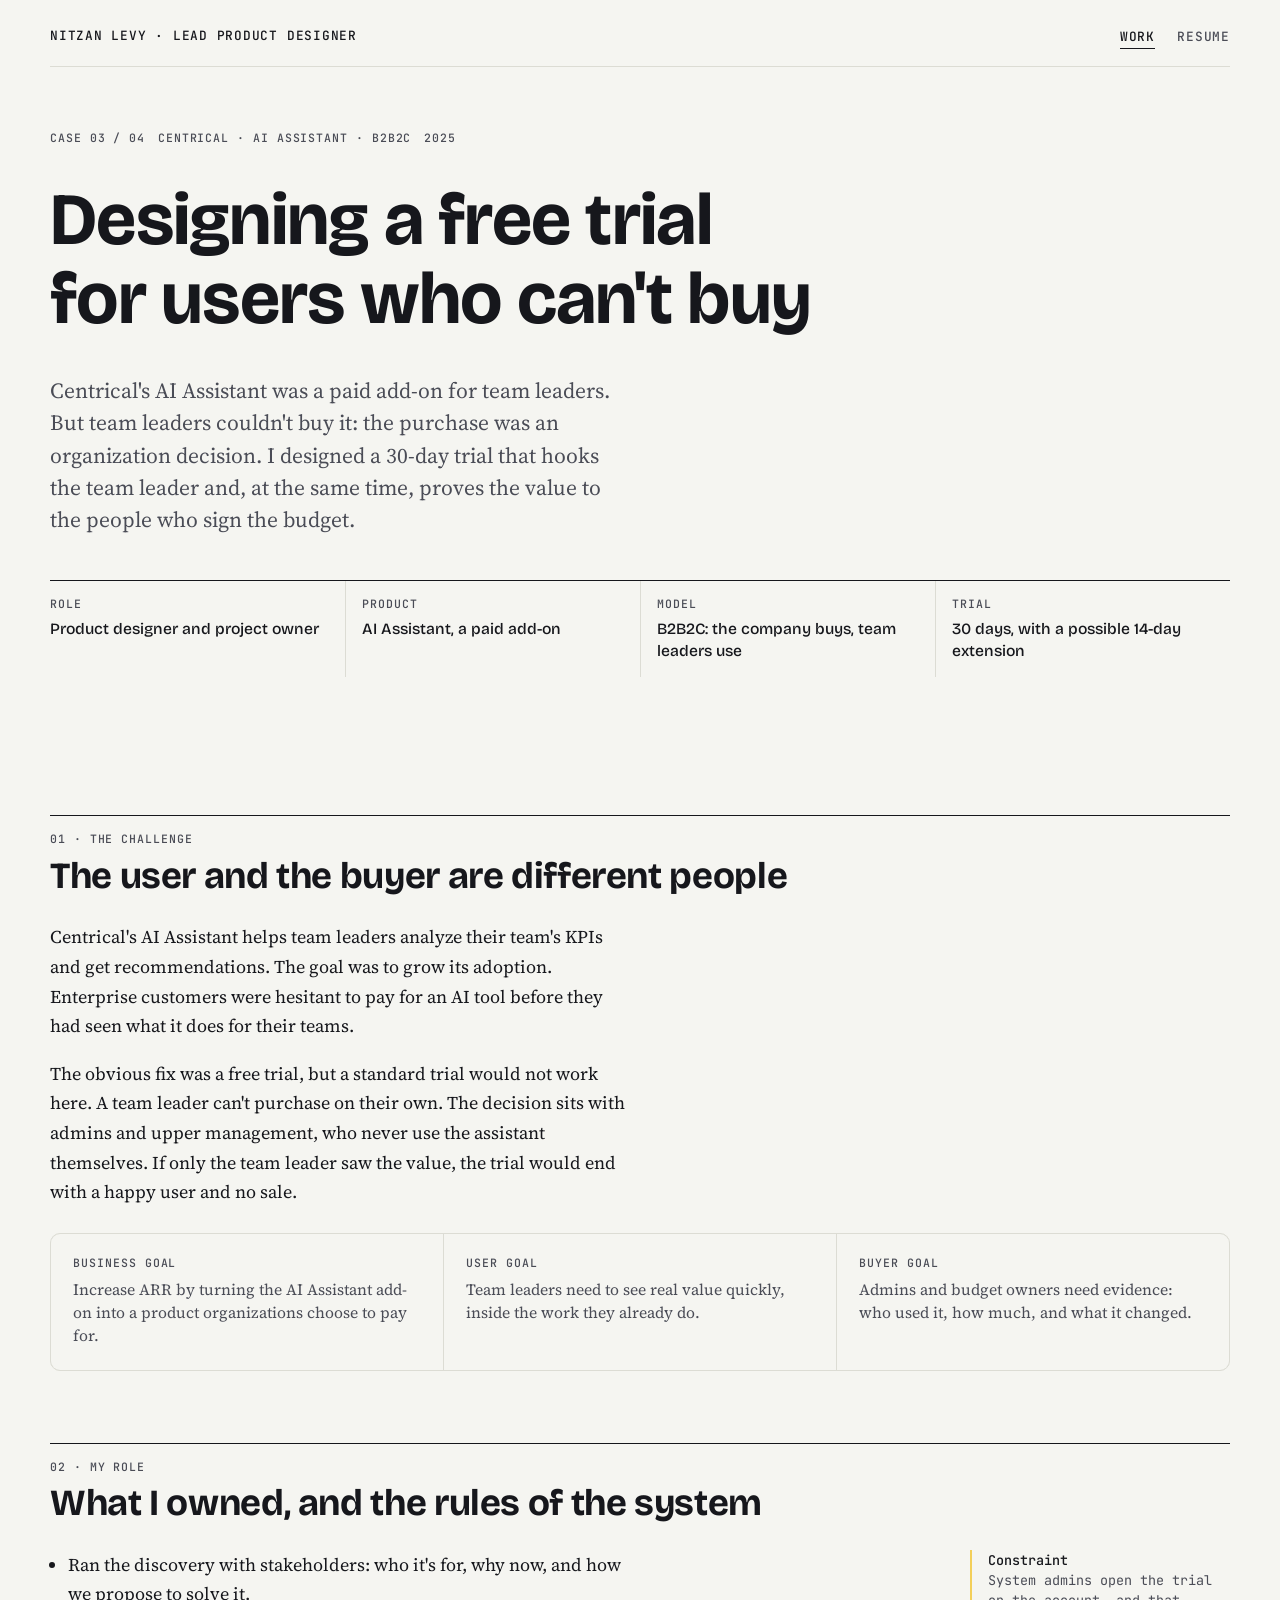
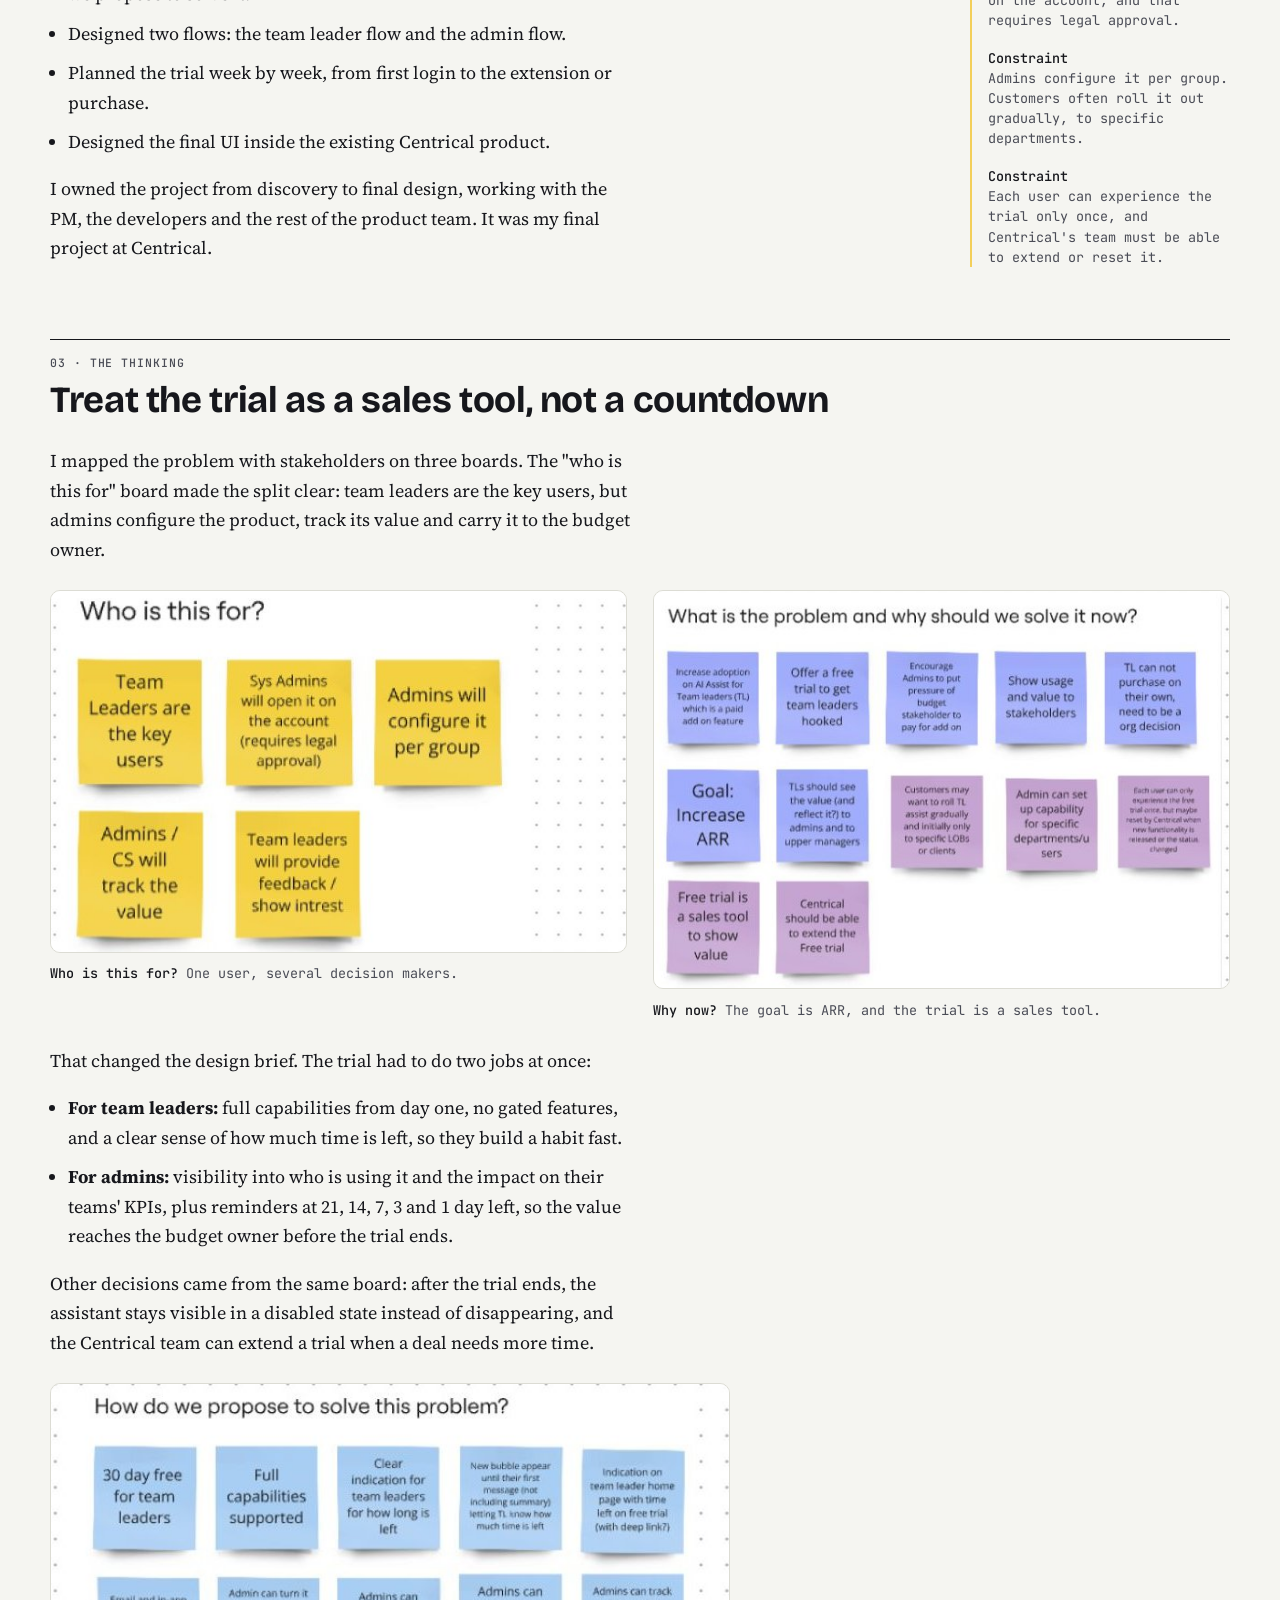
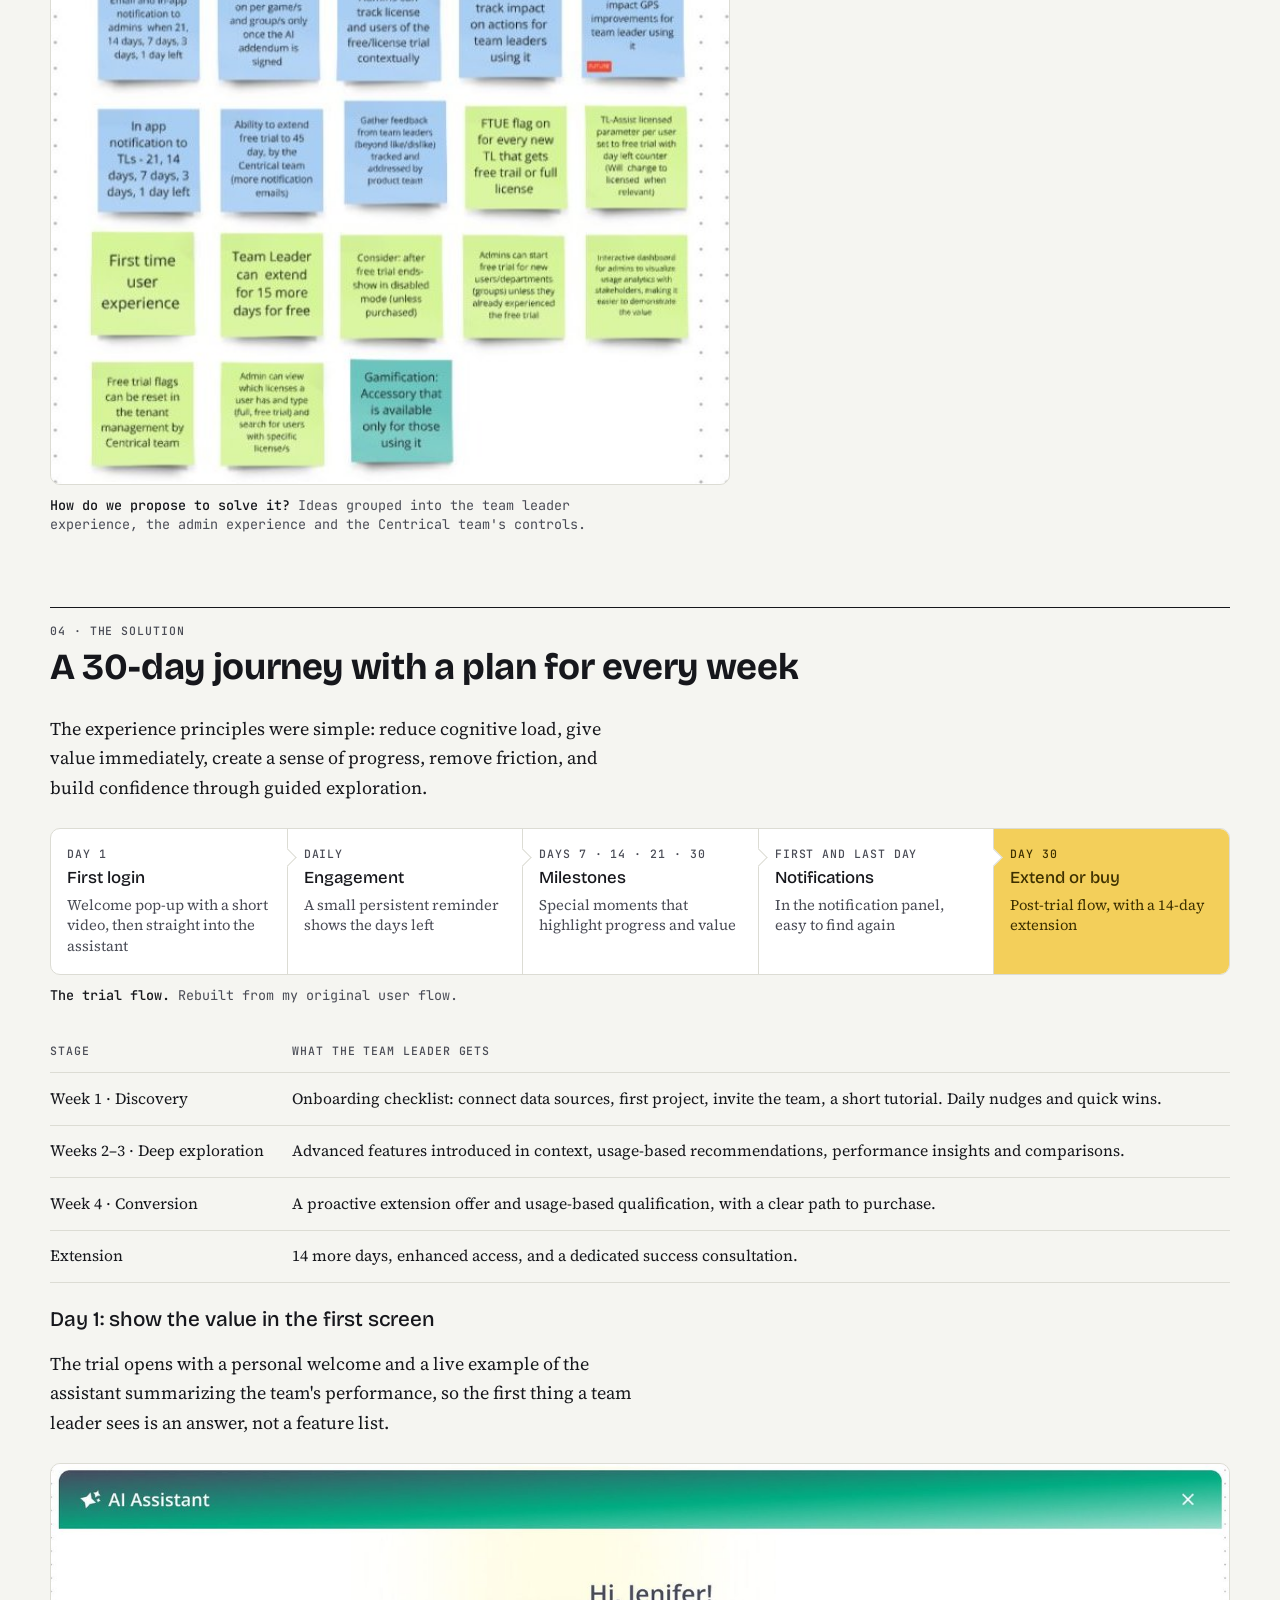
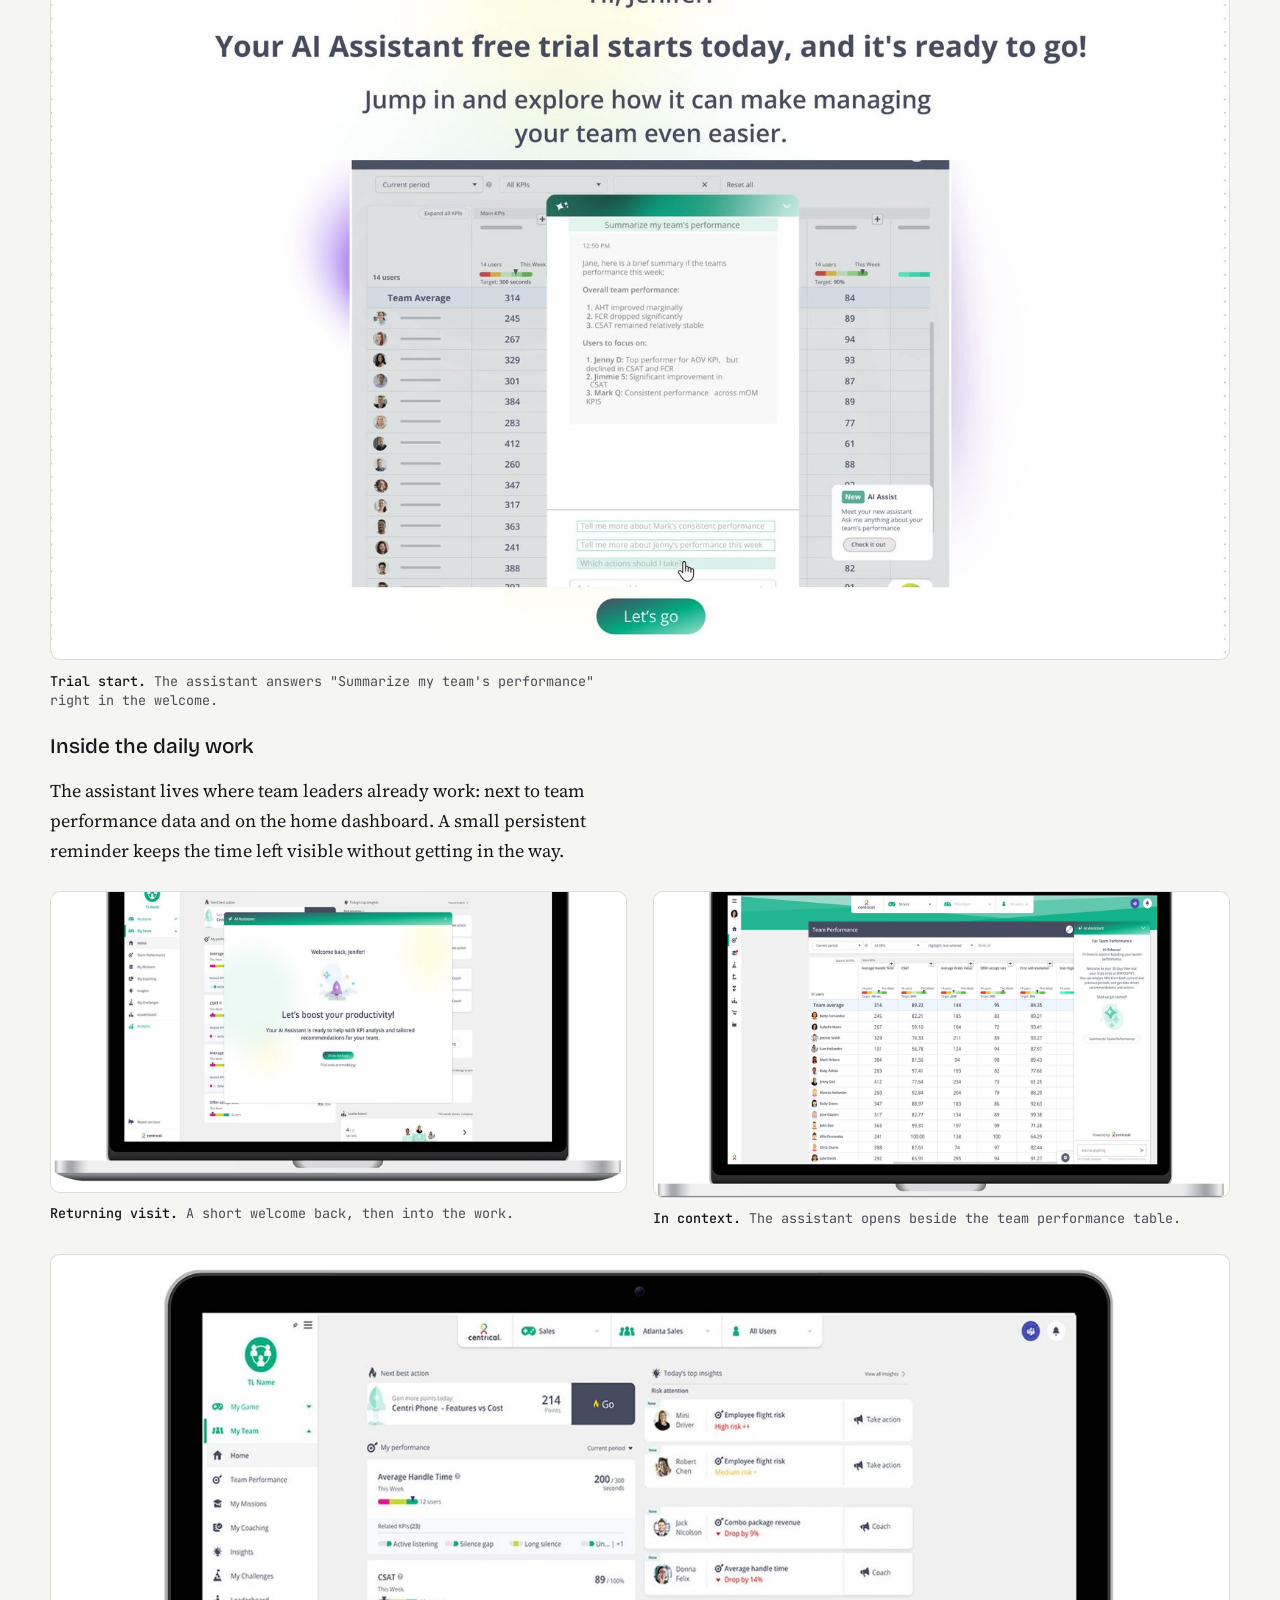
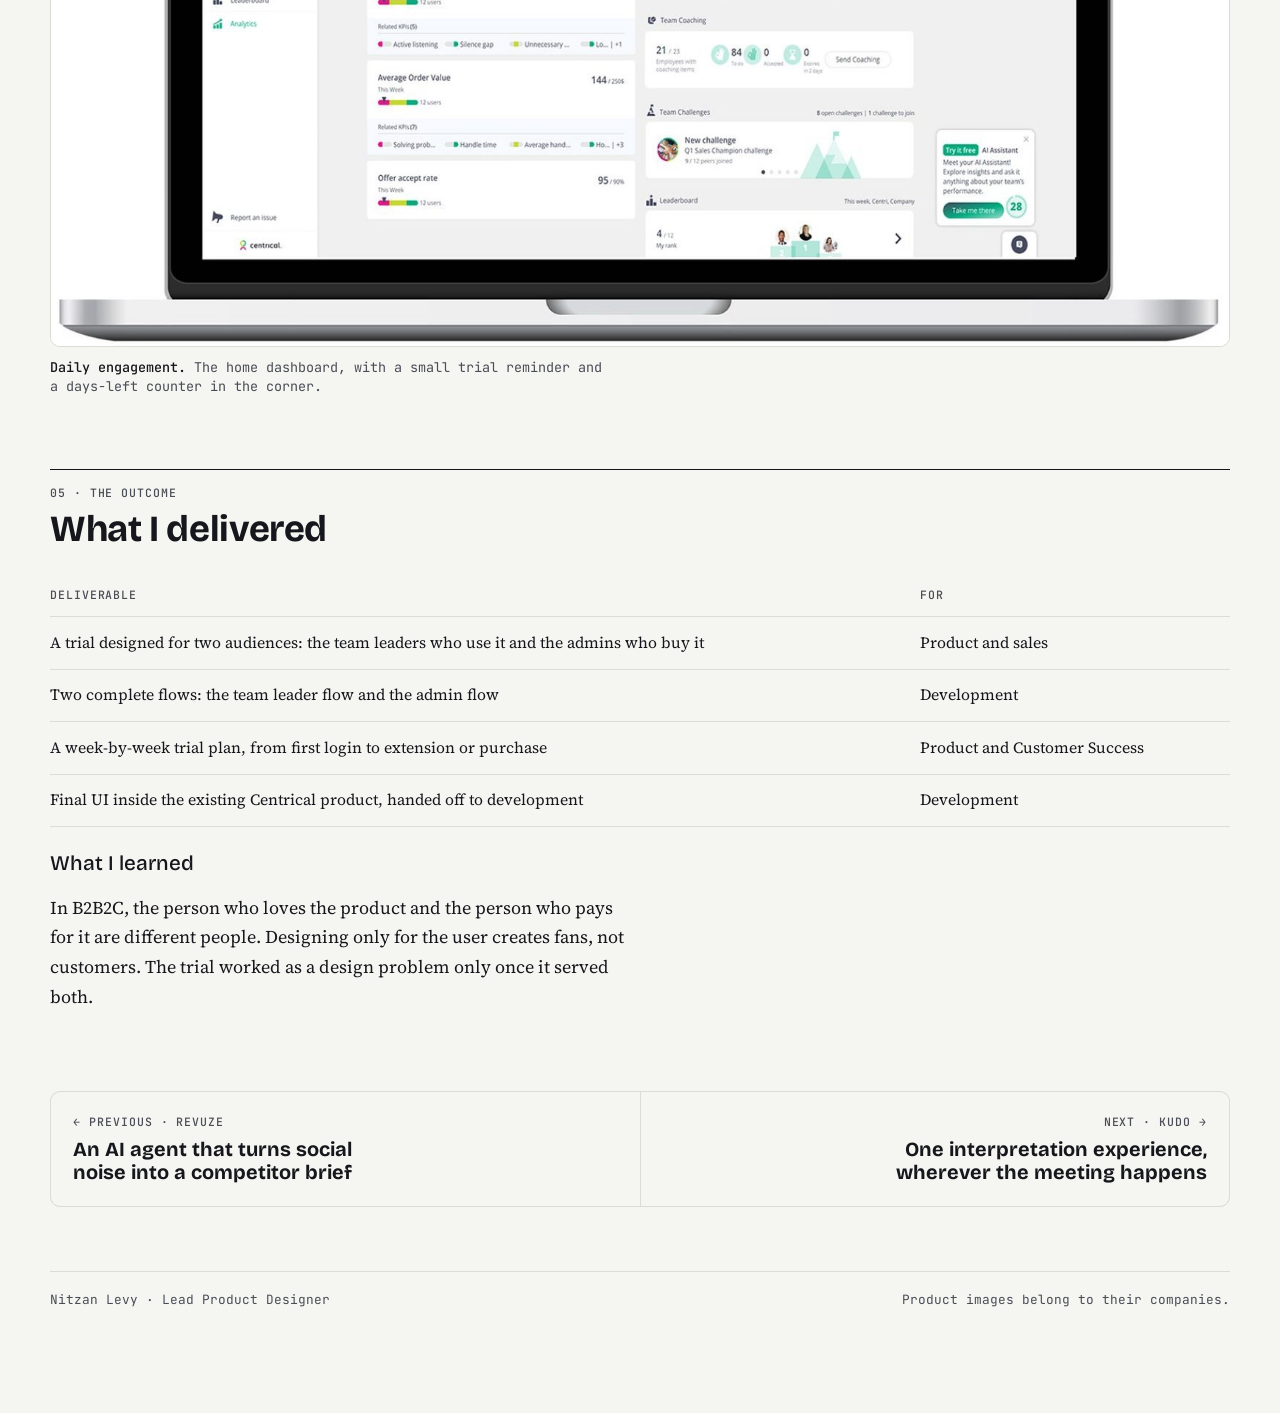
==== ai-assistant-trial.html @ aff9853d "Portfolio site: home, four case studies, resume Co-Authored-By: Claude Opus 5.5 <noreply@anthropic.c" ====
<!doctype html><html lang="en"><head><meta charset="utf-8"><meta name="viewport" content="width=device-width,initial-scale=1,viewport-fit=cover">
<title>AI Assistant trial · Nitzan Levy</title>
<meta name="description" content="A 30-day trial for an AI add-on, designed for two audiences: the team leaders who use it, and the admins who decide whether to pay for it.">
<link rel="preconnect" href="https://fonts.googleapis.com">
<link rel="preconnect" href="https://fonts.gstatic.com" crossorigin>
<link href="https://fonts.googleapis.com/css2?family=Bricolage+Grotesque:opsz,wght@12..96,500;12..96,700&family=Source+Serif+4:ital,opsz,wght@0,8..60,400;0,8..60,600;1,8..60,400&family=JetBrains+Mono:wght@400;500&display=swap" rel="stylesheet">
<link rel="stylesheet" href="site.css">
<script src="site.js" defer></script>
</head><body>
<div class="wrap">
  <nav class="nav" aria-label="Main"><a class="home" href="index.html">Nitzan Levy<span class="long"> · Lead Product Designer</span></a><ul><li><a href="index.html#work" aria-current="page">Work</a></li><li><a href="resume.html">Resume</a></li></ul></nav>

  <div class="hero">
    <div class="kicker"><span class="label">Case 03 / 04</span><span class="label">Centrical · AI Assistant · B2B2C</span><span class="label">2025</span></div>
    <h1>Designing a free trial for users who can't buy</h1>
    <p class="lede">Centrical's AI Assistant was a paid add-on for team leaders. But team leaders couldn't buy it: the purchase was an organization decision. I designed a 30-day trial that hooks the team leader and, at the same time, proves the value to the people who sign the budget.</p>
    <dl class="facts">
      <div><dt class="label">Role</dt><dd>Product designer and project owner</dd></div>
      <div><dt class="label">Product</dt><dd>AI Assistant, a paid add-on</dd></div>
      <div><dt class="label">Model</dt><dd>B2B2C: the company buys, team leaders use</dd></div>
      <div><dt class="label">Trial</dt><dd>30 days, with a possible 14-day extension</dd></div>
    </dl>
  </div>

  <!-- 01 -->
  <section aria-labelledby="ch">
    <div class="sec-head"><span class="label">01 · The challenge</span><h2 id="ch" class="col">The user and the buyer are different people</h2></div>
    <div class="prose col">
      <p>Centrical's AI Assistant helps team leaders analyze their team's KPIs and get recommendations. The goal was to grow its adoption. Enterprise customers were hesitant to pay for an AI tool before they had seen what it does for their teams.</p>
      <p>The obvious fix was a free trial, but a standard trial would not work here. A team leader can't purchase on their own. The decision sits with admins and upper management, who never use the assistant themselves. If only the team leader saw the value, the trial would end with a happy user and no sale.</p>
    </div>
    <div class="outcomes">
      <div><span class="label">Business goal</span><p>Increase ARR by turning the AI Assistant add-on into a product organizations choose to pay for.</p></div>
      <div><span class="label">User goal</span><p>Team leaders need to see real value quickly, inside the work they already do.</p></div>
      <div><span class="label">Buyer goal</span><p>Admins and budget owners need evidence: who used it, how much, and what it changed.</p></div>
    </div>
  </section>

  <!-- 02 -->
  <section aria-labelledby="role">
    <div class="sec-head"><span class="label">02 · My role</span><h2 id="role" class="col">What I owned, and the rules of the system</h2></div>
    <div class="two">
      <div class="prose col">
        <ul class="plain">
          <li>Ran the discovery with stakeholders: who it's for, why now, and how we propose to solve it.</li>
          <li>Designed two flows: the team leader flow and the admin flow.</li>
          <li>Planned the trial week by week, from first login to the extension or purchase.</li>
          <li>Designed the final UI inside the existing Centrical product.</li>
        </ul>
        <p>I owned the project from discovery to final design, working with the PM, the developers and the rest of the product team. It was my final project at Centrical.</p>
      </div>
      <aside class="rail">
        <div><b>Constraint</b>System admins open the trial on the account, and that requires legal approval.</div>
        <div><b>Constraint</b>Admins configure it per group. Customers often roll it out gradually, to specific departments.</div>
        <div><b>Constraint</b>Each user can experience the trial only once, and Centrical's team must be able to extend or reset it.</div>
      </aside>
    </div>
  </section>

  <!-- 03 -->
  <section aria-labelledby="think">
    <div class="sec-head"><span class="label">03 · The thinking</span><h2 id="think" class="col">Treat the trial as a sales tool, not a countdown</h2></div>
    <div class="prose col">
      <p>I mapped the problem with stakeholders on three boards. The "who is this for" board made the split clear: team leaders are the key users, but admins configure the product, track its value and carry it to the budget owner.</p>
    </div>
    <div class="grid2">
      <figure>
        <div class="frame"><img src="media/centrical/who.jpg" alt="Sticky notes: team leaders are the key users, sys admins open it on the account with legal approval, admins configure per group, admins and CS track the value, team leaders provide feedback"></div>
        <figcaption><b>Who is this for?</b> One user, several decision makers.</figcaption>
      </figure>
      <figure>
        <div class="frame"><img src="media/centrical/why-now.jpg" alt="Sticky notes: increase adoption of the paid add-on, get team leaders hooked, encourage admins to pressure the budget stakeholder, show usage and value to stakeholders, team leaders can't purchase on their own, goal: increase ARR, free trial is a sales tool"></div>
        <figcaption><b>Why now?</b> The goal is ARR, and the trial is a sales tool.</figcaption>
      </figure>
    </div>
    <div class="prose col">
      <p>That changed the design brief. The trial had to do two jobs at once:</p>
      <ul class="plain">
        <li><b>For team leaders:</b> full capabilities from day one, no gated features, and a clear sense of how much time is left, so they build a habit fast.</li>
        <li><b>For admins:</b> visibility into who is using it and the impact on their teams' KPIs, plus reminders at 21, 14, 7, 3 and 1 day left, so the value reaches the budget owner before the trial ends.</li>
      </ul>
      <p>Other decisions came from the same board: after the trial ends, the assistant stays visible in a disabled state instead of disappearing, and the Centrical team can extend a trial when a deal needs more time.</p>
    </div>
    <figure class="narrow">
      <div class="frame"><img src="media/centrical/proposals.jpg" alt="Sticky notes of proposed solutions: 30-day free trial for team leaders, full capabilities, clear indication of time left, notifications to admins and team leaders at 21, 14, 7, 3 and 1 days, admins track license and impact, extension, disabled mode after trial, admin usage dashboard"></div>
      <figcaption><b>How do we propose to solve it?</b> Ideas grouped into the team leader experience, the admin experience and the Centrical team's controls.</figcaption>
    </figure>
  </section>

  <!-- 04 -->
  <section aria-labelledby="sol">
    <div class="sec-head"><span class="label">04 · The solution</span><h2 id="sol" class="col">A 30-day journey with a plan for every week</h2></div>
    <div class="prose col">
      <p>The experience principles were simple: reduce cognitive load, give value immediately, create a sense of progress, remove friction, and build confidence through guided exploration.</p>
    </div>

    <figure>
      <div class="journey" role="img" aria-label="Trial flow: first login, then a welcome pop-up with video, then entering the AI Assistant, then daily engagement with a small persistent reminder and milestone moments on days 7, 14, 21 and 30, then first and last day notifications, then the post-trial extension flow">
        <div class="step"><span class="label">Day 1</span><b>First login</b><span>Welcome pop-up with a short video, then straight into the assistant</span></div>
        <div class="step"><span class="label">Daily</span><b>Engagement</b><span>A small persistent reminder shows the days left</span></div>
        <div class="step"><span class="label">Days 7 · 14 · 21 · 30</span><b>Milestones</b><span>Special moments that highlight progress and value</span></div>
        <div class="step"><span class="label">First and last day</span><b>Notifications</b><span>In the notification panel, easy to find again</span></div>
        <div class="step accent"><span class="label">Day 30</span><b>Extend or buy</b><span>Post-trial flow, with a 14-day extension</span></div>
      </div>
      <figcaption><b>The trial flow.</b> Rebuilt from my original user flow.</figcaption>
    </figure>

    <div class="tbl-scroll">
      <table>
        <thead><tr><th>Stage</th><th>What the team leader gets</th></tr></thead>
        <tbody>
          <tr><td>Week 1 · Discovery</td><td>Onboarding checklist: connect data sources, first project, invite the team, a short tutorial. Daily nudges and quick wins.</td></tr>
          <tr><td>Weeks 2–3 · Deep exploration</td><td>Advanced features introduced in context, usage-based recommendations, performance insights and comparisons.</td></tr>
          <tr><td>Week 4 · Conversion</td><td>A proactive extension offer and usage-based qualification, with a clear path to purchase.</td></tr>
          <tr><td>Extension</td><td>14 more days, enhanced access, and a dedicated success consultation.</td></tr>
        </tbody>
      </table>
    </div>

    <div class="prose col">
      <h3>Day 1: show the value in the first screen</h3>
      <p>The trial opens with a personal welcome and a live example of the assistant summarizing the team's performance, so the first thing a team leader sees is an answer, not a feature list.</p>
    </div>
    <figure>
      <div class="frame"><img src="media/centrical/trial-start.jpg" alt="AI Assistant trial welcome: Hi Jenifer, your AI Assistant free trial starts today, with an example of the assistant summarizing team performance"></div>
      <figcaption><b>Trial start.</b> The assistant answers "Summarize my team's performance" right in the welcome.</figcaption>
    </figure>

    <div class="prose col">
      <h3>Inside the daily work</h3>
      <p>The assistant lives where team leaders already work: next to team performance data and on the home dashboard. A small persistent reminder keeps the time left visible without getting in the way.</p>
    </div>
    <div class="grid2">
      <figure>
        <div class="frame"><img src="media/centrical/welcome-back.jpg" alt="Returning user sees Welcome back, Let's boost your productivity, inside the Centrical home"></div>
        <figcaption><b>Returning visit.</b> A short welcome back, then into the work.</figcaption>
      </figure>
      <figure>
        <div class="frame"><img src="media/centrical/team-panel.jpg" alt="Team performance table with the AI Assistant panel open beside it"></div>
        <figcaption><b>In context.</b> The assistant opens beside the team performance table.</figcaption>
      </figure>
    </div>
    <figure>
      <div class="frame"><img src="media/centrical/dashboard-reminder.jpg" alt="Centrical home dashboard with a small AI Assistant trial reminder in the corner"></div>
      <figcaption><b>Daily engagement.</b> The home dashboard, with a small trial reminder and a days-left counter in the corner.</figcaption>
    </figure>
  </section>

  <!-- 05 -->
  <section aria-labelledby="imp">
    <div class="sec-head"><span class="label">05 · The outcome</span><h2 id="imp" class="col">What I delivered</h2></div>
    <div class="tbl-scroll">
      <table>
        <thead><tr><th>Deliverable</th><th>For</th></tr></thead>
        <tbody>
          <tr><td>A trial designed for two audiences: the team leaders who use it and the admins who buy it</td><td>Product and sales</td></tr>
          <tr><td>Two complete flows: the team leader flow and the admin flow</td><td>Development</td></tr>
          <tr><td>A week-by-week trial plan, from first login to extension or purchase</td><td>Product and Customer Success</td></tr>
          <tr><td>Final UI inside the existing Centrical product, handed off to development</td><td>Development</td></tr>
        </tbody>
      </table>
    </div>
    <div class="prose col">
      <h3>What I learned</h3>
      <p>In B2B2C, the person who loves the product and the person who pays for it are different people. Designing only for the user creates fans, not customers. The trial worked as a design problem only once it served both.</p>
    </div>
  </section>
<nav class="pager" aria-label="More case studies"><a href="competitor-agent.html"><span class="label">← Previous · Revuze</span><b>An AI agent that turns social noise into a competitor brief</b></a><a class="next" href="kudo.html"><span class="label">Next · KUDO →</span><b>One interpretation experience, wherever the meeting happens</b></a></nav><footer class="foot"><span>Nitzan Levy · Lead Product Designer</span><span>Product images belong to their companies.</span></footer>
</div>

</body></html>
---- site.css ----
/* Layout: long-form case study. A 65ch reading column, media that breaks out wide,
   and a spec "margin rail" for facts, the way a design review annotates a screen. */
:root{
  --paper:#f5f5f1;        /* page ground, faintly warm */
  --sheet:#ffffff;        /* raised surfaces: media frames */
  --ink:#16171c;          /* text */
  --ink-2:#4a4c56;        /* secondary text */
  --rule:#dcdcd4;         /* hairlines */
  --mark:#f3cf5a;         /* review marker: highlights + "to confirm" */
  --mark-ink:#3d3000;
  --violet:#6938ef;       /* Revuze product accent, used only to point at product */
  --f-display:'Bricolage Grotesque', 'Helvetica Neue', Arial, sans-serif;
  --f-body:'Source Serif 4', Georgia, 'Times New Roman', serif;
  --f-mono:'JetBrains Mono', ui-monospace, Menlo, Consolas, monospace;
  --s-1:clamp(2.4rem,6vw,4.6rem);
  --s-2:clamp(1.6rem,3.2vw,2.3rem);
  --s-3:1.3rem;
  --measure:65ch;
  --wide:1180px;
}
@media (prefers-color-scheme: dark){:root:not([data-theme="light"]){
  --paper:#121317;--sheet:#1b1c22;--ink:#ecebe6;--ink-2:#a9aab3;--rule:#2d2e36;
  --mark:#d9b440;--mark-ink:#1a1400;--violet:#9b84ff;color-scheme:dark}}
:root[data-theme="dark"]{
  --paper:#121317;--sheet:#1b1c22;--ink:#ecebe6;--ink-2:#a9aab3;--rule:#2d2e36;
  --mark:#d9b440;--mark-ink:#1a1400;--violet:#9b84ff;color-scheme:dark}

*{box-sizing:border-box}
body{background:var(--paper);color:var(--ink);font:400 1.125rem/1.65 var(--f-body);
  padding-left:max(16px,env(safe-area-inset-left,0px));padding-right:max(16px,env(safe-area-inset-right,0px));padding-block:0 6rem}
.wrap{max-width:var(--wide);margin-inline:auto}
.col{max-width:var(--measure)}
h1,h2,h3{font-family:var(--f-display);font-weight:700;line-height:1.08;text-wrap:balance;margin:0;letter-spacing:-.01em}
h1{font-size:var(--s-1)}
h2{font-size:var(--s-2)}
h3{font-size:var(--s-3);font-weight:500;letter-spacing:0}
p{margin:0}
a{color:inherit}
.label{font:500 .72rem/1.3 var(--f-mono);letter-spacing:.08em;text-transform:uppercase;color:var(--ink-2)}
mark{background:linear-gradient(transparent 55%,var(--mark) 55%);color:inherit;padding:0 .1em}
.tbc{font:500 .72rem/1 var(--f-mono);background:var(--mark);color:var(--mark-ink);padding:.28em .5em;border-radius:3px;white-space:nowrap;vertical-align:.15em;letter-spacing:.02em}

/* top bar */
.top{display:flex;justify-content:space-between;align-items:center;gap:1rem;padding-block:1.4rem;border-bottom:1px solid var(--rule);font:500 .8rem/1 var(--f-mono)}
.top b{font-weight:500;letter-spacing:.06em}
.draft{color:var(--ink-2)}

/* hero */
.hero{display:grid;gap:2.2rem;padding-block:4rem 3rem}
.hero .kicker{display:flex;gap:.8rem;flex-wrap:wrap;align-items:center}
.hero .lede{font-size:1.35rem;line-height:1.5;color:var(--ink-2);max-width:52ch}
.facts{display:grid;grid-template-columns:repeat(4,minmax(0,1fr));border-top:1px solid var(--ink);margin-top:.5rem}
.facts div{padding:1rem 1rem 1rem 0;display:grid;gap:.35rem;align-content:start;min-width:0}
.facts div+div{padding-left:1rem;border-left:1px solid var(--rule)}
.facts dd{margin:0;font:500 .98rem/1.4 var(--f-display)}
.facts dt{margin:0}
@media (max-width:760px){.facts{grid-template-columns:1fr 1fr}.facts div:nth-child(3){padding-left:0;border-left:0}.facts div:nth-child(n+3){border-top:1px solid var(--rule)}}

/* media */
figure{margin:0;display:grid;gap:.7rem}
.frame{background:var(--sheet);border:1px solid var(--rule);border-radius:10px;overflow:hidden;line-height:0}
.frame video,.frame img{width:100%;height:auto;display:block;max-width:100%}
figcaption{font:400 .84rem/1.45 var(--f-mono);color:var(--ink-2);max-width:70ch}
figcaption b{color:var(--ink);font-weight:500}

/* outcomes strip */
.outcomes{display:grid;grid-template-columns:repeat(3,minmax(0,1fr));gap:1px;background:var(--rule);border:1px solid var(--rule);border-radius:10px;overflow:hidden}
.outcomes div{background:var(--paper);padding:1.4rem;display:grid;gap:.5rem;align-content:start;min-width:0}
.outcomes .n{font:700 2.4rem/1 var(--f-display);font-variant-numeric:tabular-nums}
.outcomes p{font-size:.98rem;line-height:1.45;color:var(--ink-2)}
@media (max-width:760px){.outcomes{grid-template-columns:1fr}}

/* sections */
section{display:grid;gap:1.6rem;padding-block:4.5rem 0}
.sec-head{display:grid;gap:.6rem;border-top:1px solid var(--ink);padding-top:1rem}
.prose{display:grid;gap:1.1rem}
.two{display:grid;grid-template-columns:minmax(0,1fr) 260px;gap:3rem;align-items:start}
.rail{display:grid;gap:1.1rem;font:400 .84rem/1.5 var(--f-mono);color:var(--ink-2);border-left:2px solid var(--mark);padding-left:1rem}
.rail b{display:block;color:var(--ink);font-weight:500}
@media (max-width:900px){.two{grid-template-columns:1fr;gap:1.6rem}}

.grid2{display:grid;grid-template-columns:repeat(2,minmax(0,1fr));gap:2rem 1.6rem}
@media (max-width:760px){.grid2{grid-template-columns:1fr}}
.hub{display:grid;gap:1.2rem}
.hub-head{display:flex;gap:.8rem;align-items:baseline;flex-wrap:wrap}
.hub-head .label{color:var(--violet)}

/* spec diff: before/after from the handoff doc */
.diff{border:1px solid var(--rule);border-radius:10px;overflow:hidden;font:400 .88rem/1.5 var(--f-mono)}
.diff-row{display:grid;grid-template-columns:7.5rem minmax(0,1fr) minmax(0,1fr);border-top:1px solid var(--rule)}
.diff-row:first-child{border-top:0}
.diff-row>div{padding:.8rem 1rem;min-width:0}
.diff-row>div+div{border-left:1px solid var(--rule)}
.diff-h{background:var(--sheet)}
.diff .was{text-decoration:line-through;text-decoration-color:var(--ink-2);color:var(--ink-2)}
.diff-scroll{overflow-x:auto}
.diff-scroll .diff{min-width:620px}

.tbl-scroll{overflow-x:auto}
table{border-collapse:collapse;width:100%;min-width:560px;font-size:.98rem}
th,td{text-align:left;padding:.8rem .9rem .8rem 0;border-bottom:1px solid var(--rule);vertical-align:top}
th{font:500 .72rem/1.3 var(--f-mono);letter-spacing:.08em;text-transform:uppercase;color:var(--ink-2)}
.status{font:500 .75rem/1 var(--f-mono);padding:.3em .55em;border-radius:3px;border:1px solid var(--rule);white-space:nowrap}
.status.ok{border-color:var(--ink)}

ul.plain{margin:0;padding-left:1.1rem;display:grid;gap:.6rem}
.notes{background:var(--sheet);border:1px dashed var(--ink-2);border-radius:10px;padding:1.4rem;display:grid;gap:.8rem;font-size:1rem}
:focus-visible{outline:2px solid var(--violet);outline-offset:3px}
@media (prefers-reduced-motion:reduce){*{transition:none!important;animation:none!important}}
.journey{display:grid;grid-template-columns:repeat(5,minmax(0,1fr));gap:0;border:1px solid var(--rule);border-radius:10px;overflow:hidden;background:var(--sheet)}
.journey .step{display:grid;gap:.4rem;align-content:start;padding:1.1rem 1rem;border-left:1px solid var(--rule);position:relative;min-width:0}
.journey .step:first-child{border-left:0}
.journey .step b{font:500 1.05rem/1.2 var(--f-display)}
.journey .step span:last-child{font-size:.92rem;line-height:1.4;color:var(--ink-2)}
.journey .step:not(:last-child)::after{content:"";position:absolute;right:-7px;top:1.35rem;width:12px;height:12px;background:var(--sheet);border-top:1px solid var(--rule);border-right:1px solid var(--rule);transform:rotate(45deg);z-index:1}
.journey .step.accent{background:var(--mark);color:var(--mark-ink)}
.journey .step.accent .label,.journey .step.accent span:last-child{color:var(--mark-ink)}
@media (max-width:760px){.journey{grid-template-columns:1fr}.journey .step{border-left:0;border-top:1px solid var(--rule)}.journey .step:first-child{border-top:0}.journey .step:not(:last-child)::after{display:none}}
.grid2{align-items:start}
figure.narrow{max-width:680px}

/* ---------- site chrome: shared across every page ---------- */
.nav{display:flex;justify-content:space-between;align-items:center;gap:1rem;padding-block:1.4rem;border-bottom:1px solid var(--rule);font:500 .8rem/1 var(--f-mono)}
.nav .home{font-weight:500;letter-spacing:.06em;text-decoration:none;text-transform:uppercase}
.nav ul{display:flex;gap:1.4rem;list-style:none;margin:0;padding:0}
.nav ul a{text-decoration:none;color:var(--ink-2);letter-spacing:.06em;text-transform:uppercase;padding-block:.3rem;border-bottom:1px solid transparent}
.nav ul a:hover{color:var(--ink)}
.nav ul a[aria-current="page"]{color:var(--ink);border-bottom-color:var(--ink)}
@media (max-width:520px){.nav .home .long{display:none}.nav ul{gap:1rem}}

/* case pager at the bottom of each case */
.pager{display:grid;grid-template-columns:1fr 1fr;gap:1px;background:var(--rule);border:1px solid var(--rule);border-radius:10px;overflow:hidden;margin-top:5rem}
.pager a{background:var(--paper);padding:1.4rem;display:grid;gap:.5rem;text-decoration:none;min-width:0}
.pager a:hover{background:var(--sheet)}
.pager a:hover b{text-decoration:underline;text-underline-offset:.2em}
.pager b{font:700 1.25rem/1.15 var(--f-display);text-wrap:balance}
.pager .next{text-align:right}
.pager .empty{background:var(--paper)}
@media (max-width:620px){.pager{grid-template-columns:1fr}.pager .next{text-align:left}.pager .empty{display:none}}

.foot{margin-top:4rem;padding-top:1.2rem;border-top:1px solid var(--rule);display:flex;justify-content:space-between;gap:1rem;flex-wrap:wrap;font:400 .8rem/1.4 var(--f-mono);color:var(--ink-2)}

/* ---------- home ---------- */
.intro{display:grid;gap:2rem;padding-block:5rem 4rem}
.intro h1{font-size:clamp(2.3rem,5.6vw,4.4rem);max-width:17ch}
.intro h1 em{font-style:normal;background:linear-gradient(transparent 62%,var(--mark) 62%)}
.intro .lede{font-size:1.3rem;line-height:1.5;color:var(--ink-2);max-width:56ch}
.intro .actions{display:flex;gap:1.2rem;flex-wrap:wrap;align-items:center;font:500 .85rem/1 var(--f-mono)}
.btn{display:inline-block;text-decoration:none;padding:.85rem 1.1rem;border:1px solid var(--ink);border-radius:6px;letter-spacing:.04em}
.btn.solid{background:var(--ink);color:var(--paper)}
.btn:hover{background:var(--sheet);color:var(--ink)}

.work{display:grid;gap:0;border-top:1px solid var(--ink)}
.work-head{display:flex;justify-content:space-between;align-items:baseline;padding-block:1rem 0}
.case{display:grid;grid-template-columns:minmax(0,5fr) minmax(0,6fr);gap:2.4rem;align-items:center;padding-block:2.6rem;border-bottom:1px solid var(--rule);text-decoration:none}
.case .thumb{background:var(--sheet);border:1px solid var(--rule);border-radius:10px;overflow:hidden;aspect-ratio:16/10;line-height:0}
.case .thumb img{width:100%;height:100%;object-fit:cover;object-position:top left;display:block;transition:transform .5s ease}
.case:hover .thumb img{transform:scale(1.025)}
.case .txt{display:grid;gap:.9rem;align-content:center}
.case .meta{display:flex;gap:.9rem;flex-wrap:wrap}
.case .meta .label:first-child{color:var(--ink)}
.case h2{font-size:clamp(1.5rem,2.6vw,2.1rem)}
.case:hover h2{text-decoration:underline;text-decoration-thickness:2px;text-underline-offset:.15em}
.case p{color:var(--ink-2);font-size:1.05rem;line-height:1.55;max-width:52ch}
.case .go{font:500 .8rem/1 var(--f-mono);letter-spacing:.06em;text-transform:uppercase}
@media (max-width:760px){.case{grid-template-columns:1fr;gap:1.2rem;padding-block:2rem}}

.about{display:grid;grid-template-columns:minmax(0,1fr) minmax(0,1fr);gap:3rem;padding-block:4.5rem 0}
.about .sec-head{grid-column:1/-1}
.principles{display:grid;gap:1.1rem;margin:0;padding:0;list-style:none}
.principles li{display:grid;gap:.25rem;padding-left:1rem;border-left:2px solid var(--mark)}
.principles b{font:500 1.05rem/1.3 var(--f-display)}
.principles span{color:var(--ink-2);font-size:1rem;line-height:1.5}
@media (max-width:760px){.about{grid-template-columns:1fr;gap:2rem}}

/* ---------- resume ---------- */
.cv-head{display:grid;grid-template-columns:minmax(0,1fr) auto;gap:2rem;align-items:end;padding-block:4rem 2.4rem;border-bottom:1px solid var(--ink)}
.cv-head .contact{display:grid;gap:.35rem;font:400 .85rem/1.4 var(--f-mono);color:var(--ink-2);text-align:right}
.cv-head .contact a{text-decoration:none}
.cv-head .contact a:hover{text-decoration:underline}
@media (max-width:760px){.cv-head{grid-template-columns:1fr}.cv-head .contact{text-align:left}}
.cv-sec{display:grid;grid-template-columns:200px minmax(0,1fr);gap:2rem;padding-block:2.4rem;border-bottom:1px solid var(--rule)}
.cv-sec>.label{padding-top:.35rem}
@media (max-width:760px){.cv-sec{grid-template-columns:1fr;gap:1rem}}
.job{display:grid;gap:.55rem}
.job+.job{margin-top:2rem}
.job-top{display:flex;justify-content:space-between;gap:1rem;flex-wrap:wrap;align-items:baseline}
.job-top h3{font-size:1.25rem;font-weight:700}
.job-top .when{font:400 .82rem/1 var(--f-mono);color:var(--ink-2);white-space:nowrap}
.job .co{font:500 .95rem/1.3 var(--f-display);color:var(--ink-2)}
.job ul{margin:.2rem 0 0;padding-left:1.1rem;display:grid;gap:.4rem;font-size:1.02rem;line-height:1.55}
.job .cs-link{font:500 .78rem/1 var(--f-mono);letter-spacing:.04em}
.skills{display:flex;flex-wrap:wrap;gap:.5rem;margin:0;padding:0;list-style:none}
.skills li{font:400 .85rem/1 var(--f-mono);border:1px solid var(--rule);background:var(--sheet);padding:.55em .7em;border-radius:4px}
@media print{.nav,.pager,.foot .print{display:none}body{padding-block:0}.cv-head{padding-top:0}}

/* ================= motion & personal behaviour ================= */
/* hero: text + live data figure */
.intro{grid-template-columns:minmax(0,1.25fr) minmax(0,1fr);align-items:center;column-gap:3rem}
.intro-txt{display:grid;gap:2rem;align-content:start}
.clarity{margin:0;display:grid;gap:.8rem}
.clarity canvas{width:100%;aspect-ratio:1/1;display:block;background:transparent;cursor:crosshair;touch-action:pan-y}
.clarity figcaption{display:grid;gap:.25rem}
.clarity .hint{font:400 .8rem/1.45 var(--f-mono);color:var(--ink-2)}
@media (max-width:900px){.intro{grid-template-columns:1fr}.clarity{max-width:460px}.clarity canvas{aspect-ratio:4/3}}

/* highlighter sweep on the hero promise */
.js .intro h1 em{background-size:0% 100%;background-repeat:no-repeat;background-image:linear-gradient(transparent 62%,var(--mark) 62%);background-color:transparent;transition:background-size 1.1s cubic-bezier(.65,0,.35,1) .5s}
.js .intro h1 em.on{background-size:100% 100%}
.intro h1 em{-webkit-box-decoration-break:clone;box-decoration-break:clone}

/* staggered reveal on scroll */
.js .rv{opacity:0;transform:translateY(18px);transition:opacity .7s ease,transform .7s cubic-bezier(.2,.7,.2,1)}
.js .rv.in{opacity:1;transform:none}

/* case thumbs: hover media */
.case .thumb{position:relative}
.case .thumb .alt{position:absolute;inset:0;width:100%;height:100%;object-fit:cover;object-position:top left;opacity:0;transition:opacity .45s ease}
.case:hover .thumb .alt,.case:focus-visible .thumb .alt{opacity:1}
.case .thumb .tag{position:absolute;left:.7rem;bottom:.7rem;font:500 .68rem/1 var(--f-mono);letter-spacing:.08em;text-transform:uppercase;background:var(--ink);color:var(--paper);padding:.45em .6em;border-radius:3px;transition:opacity .3s}
.case .thumb .tag .a{display:none}
.case:hover .thumb .tag .b,.case:focus-visible .thumb .tag .b{display:none}
.case:hover .thumb .tag .a,.case:focus-visible .thumb .tag .a{display:inline}

/* case pages: reading progress + 01–05 step tracker */
.progress{position:fixed;top:0;left:0;height:3px;width:100%;transform-origin:0 50%;transform:scaleX(0);background:var(--ink);z-index:50}
.steps{position:fixed;left:max(16px,calc((100vw - var(--wide))/2 - 150px));top:50%;transform:translateY(-50%);display:grid;gap:.15rem;z-index:40;opacity:0;pointer-events:none;transition:opacity .4s}
.steps.show{opacity:1;pointer-events:auto}
.steps a{display:grid;grid-template-columns:1.6rem auto;align-items:center;gap:.4rem;text-decoration:none;font:500 .68rem/1 var(--f-mono);letter-spacing:.06em;text-transform:uppercase;color:var(--ink-2);padding:.35rem 0}
.steps a .t{opacity:0;transform:translateX(-4px);transition:opacity .25s,transform .25s;white-space:nowrap}
.steps:hover a .t,.steps a.on .t{opacity:1;transform:none}
.steps a .d{width:1.6rem;height:2px;background:var(--rule);transition:background .3s,width .3s}
.steps a.on{color:var(--ink)}
.steps a.on .d{background:var(--ink)}
.steps a.done .d{background:var(--ink-2)}
@media (max-width:1460px){.steps{display:none}}
/* compact tracker for narrower screens: in the progress bar's place */
.stepnow{position:fixed;top:10px;right:max(16px,env(safe-area-inset-right,0px));z-index:45;font:500 .68rem/1 var(--f-mono);letter-spacing:.06em;text-transform:uppercase;background:var(--ink);color:var(--paper);padding:.5em .7em;border-radius:3px;opacity:0;transform:translateY(-6px);transition:opacity .3s,transform .3s;pointer-events:none}
.stepnow.show{opacity:1;transform:none}
@media (min-width:1461px){.stepnow{display:none}}

/* before / after toggle (built from Before/After figure pairs) */
.ba{display:grid;gap:.7rem}
.ba-bar{display:flex;gap:.8rem;align-items:center;justify-content:space-between;flex-wrap:wrap}
.ba-switch{display:inline-grid;grid-auto-flow:column;border:1px solid var(--ink);border-radius:999px;padding:3px;position:relative;font:500 .74rem/1 var(--f-mono);letter-spacing:.06em;text-transform:uppercase}
.ba-switch button{all:unset;cursor:pointer;padding:.55em 1em;border-radius:999px;position:relative;z-index:1;transition:color .3s}
.ba-switch button[aria-pressed="true"]{color:var(--paper)}
.ba-switch .pill{position:absolute;top:3px;bottom:3px;left:3px;border-radius:999px;background:var(--ink);transition:transform .35s cubic-bezier(.65,0,.35,1),width .35s}
.ba-switch button:focus-visible{outline:2px solid var(--violet);outline-offset:2px}
.ba-hint{font:400 .78rem/1.3 var(--f-mono);color:var(--ink-2)}
.ba .stage{position:relative;aspect-ratio:16/10;background:var(--sheet);border:1px solid var(--rule);border-radius:10px;overflow:hidden}
.ba .stage img{position:absolute;inset:0;width:100%;height:100%;object-fit:contain;transition:opacity .5s ease,transform .6s cubic-bezier(.2,.7,.2,1)}
.ba .stage img.off{opacity:0;transform:scale(.985)}
.ba .caps figcaption{display:none}
.ba .caps figcaption.on{display:block}

@media (prefers-reduced-motion:reduce){
  .js .rv{opacity:1;transform:none}
  .js .intro h1 em{background-size:100% 100%}
  .progress{display:none}
}

/* ================= layer 2: hover & special moments ================= */
/* custom cursor (fine pointers only) */
.cur{position:fixed;left:0;top:0;z-index:9999;pointer-events:none;display:none}
.has-cur .cur{display:block}
.cur .dot{position:absolute;width:8px;height:8px;margin:-4px 0 0 -4px;border-radius:50%;background:var(--ink);transition:opacity .2s}
.cur .ring{position:absolute;width:34px;height:34px;margin:-17px 0 0 -17px;border-radius:50%;border:1px solid var(--ink);display:grid;place-items:center;
  font:500 .62rem/1.1 var(--f-mono);letter-spacing:.08em;text-transform:uppercase;color:var(--paper);text-align:center;
  transition:width .35s cubic-bezier(.2,.7,.2,1),height .35s cubic-bezier(.2,.7,.2,1),margin .35s cubic-bezier(.2,.7,.2,1),background .25s,border-color .25s,opacity .25s}
.cur .ring span{opacity:0;transition:opacity .2s;padding:0 .5rem}
.cur.big .ring{width:92px;height:92px;margin:-46px 0 0 -46px;background:var(--ink)}
.cur.big .ring span{opacity:1}
.cur.big .dot{opacity:0}
.cur.link .ring{width:52px;height:52px;margin:-26px 0 0 -26px;border-color:var(--violet)}
.cur.hide{opacity:0}
.has-cur, .has-cur a, .has-cur button, .has-cur .case, .has-cur .zoomable, .has-cur .ba .stage{cursor:none}
.has-cur .clarity canvas{cursor:none}

/* headline words rise in */
.js .intro h1 .w{display:inline-block;overflow:hidden;vertical-align:top;padding-bottom:.08em;margin-bottom:-.08em}
.js .intro h1 .w>span{display:inline-block;transform:translateY(105%);transition:transform .9s cubic-bezier(.2,.75,.2,1)}
.js .intro h1.up .w>span{transform:none}

/* case cards: tilt + arrow */
.case .thumb{transform-style:preserve-3d;transition:transform .5s cubic-bezier(.2,.7,.2,1),box-shadow .5s}
.case:hover .thumb{box-shadow:0 24px 48px -24px rgba(0,0,0,.35)}
.case .go{display:inline-flex;gap:.5rem;align-items:center}
.case .go i{font-style:normal;display:inline-block;transition:transform .35s cubic-bezier(.2,.7,.2,1)}
.case:hover .go i{transform:translateX(8px)}
.case .num{font:700 clamp(3rem,6vw,5rem)/.8 var(--f-display);color:transparent;-webkit-text-stroke:1px var(--rule);transition:color .4s,-webkit-text-stroke-color .4s}
.case:hover .num{color:var(--mark);-webkit-text-stroke-color:var(--mark)}

/* nav underline draw */
.nav ul a{background:linear-gradient(currentColor,currentColor) 0 100%/0 1px no-repeat;transition:background-size .35s cubic-bezier(.2,.7,.2,1),color .2s;border-bottom:0}
.nav ul a:hover,.nav ul a[aria-current="page"]{background-size:100% 1px}

/* magnetic buttons */
.btn{transition:transform .35s cubic-bezier(.2,.7,.2,1),background .2s,color .2s}

/* principles: marker grows on hover */
.principles li{transition:border-color .3s, padding-left .3s}
.principles li:hover{border-left-color:var(--violet);padding-left:1.3rem}

/* screenshots: click to zoom */
.zoomable{cursor:zoom-in}
.lb{position:fixed;inset:0;z-index:9000;background:color-mix(in srgb,var(--paper) 92%,transparent);backdrop-filter:blur(6px);display:grid;place-items:center;opacity:0;pointer-events:none;transition:opacity .3s}
.lb.open{opacity:1;pointer-events:auto}
.lb .lb-in{width:min(96vw,1600px);max-height:92vh;overflow:auto;border:1px solid var(--rule);border-radius:10px;background:var(--sheet);transform:scale(.96);transition:transform .35s cubic-bezier(.2,.7,.2,1)}
.lb.open .lb-in{transform:none}
.lb img{display:block;width:100%;height:auto;cursor:zoom-in}
.lb img.z{width:200%;cursor:zoom-out}
.lb .lb-bar{position:fixed;top:14px;right:16px;display:flex;gap:.6rem;align-items:center;font:500 .72rem/1 var(--f-mono);letter-spacing:.06em;text-transform:uppercase}
.lb .lb-bar span{color:var(--ink-2)}
.lb button{all:unset;cursor:pointer;background:var(--ink);color:var(--paper);padding:.6em .8em;border-radius:4px}
.lb button:focus-visible{outline:2px solid var(--violet);outline-offset:2px}

/* figures lift slightly on hover */
section figure .frame{transition:transform .45s cubic-bezier(.2,.7,.2,1),box-shadow .45s}
section figure:hover .frame{transform:translateY(-3px);box-shadow:0 18px 40px -26px rgba(0,0,0,.4)}

/* pager: big arrow slide */
.pager a b{transition:transform .35s cubic-bezier(.2,.7,.2,1)}
.pager a:hover b{transform:translateX(6px)}
.pager a:first-child:hover b{transform:translateX(-6px)}

@media (prefers-reduced-motion:reduce){
  .js .intro h1 .w>span{transform:none}
  .case .thumb,section figure:hover .frame{transform:none!important}
}

/* resume: expertise chips fall in and land with a bounce */
.skills li{transition:transform .25s cubic-bezier(.2,.7,.2,1),background .2s,border-color .2s}
.skills li:hover{transform:translateY(-3px) rotate(var(--tilt,0deg));border-color:var(--ink)}
.js .skills.drop li{opacity:0}
.js .skills.drop.go li{animation:chipFall .95s cubic-bezier(.3,0,.4,1) both;animation-delay:var(--d,0ms)}
@keyframes chipFall{
  0%  {opacity:0;transform:translateY(-140px) rotate(var(--r0,-12deg))}
  12% {opacity:1}
  55% {transform:translateY(0) rotate(var(--r1,4deg))}
  70% {transform:translateY(-16px) rotate(calc(var(--r1,4deg) * -.5))}
  84% {transform:translateY(0) rotate(var(--tilt,0deg))}
  92% {transform:translateY(-4px) rotate(var(--tilt,0deg))}
  100%{opacity:1;transform:translateY(0) rotate(var(--tilt,0deg))}
}
.skills-replay{all:unset;cursor:pointer;margin-top:.9rem;font:500 .72rem/1 var(--f-mono);letter-spacing:.06em;text-transform:uppercase;color:var(--ink-2);display:inline-block}
.skills-replay:hover{color:var(--ink)}
.skills-replay:focus-visible{outline:2px solid var(--violet);outline-offset:3px}
@media (prefers-reduced-motion:reduce){.js .skills.drop li{opacity:1;animation:none!important}.skills-replay{display:none}}

/* resume: physics pit for expertise pills */
.sr-only{position:absolute!important;width:1px;height:1px;overflow:hidden;clip:rect(0 0 0 0);white-space:nowrap}
.pit{position:relative;height:300px;overflow:hidden;background:transparent;border-bottom:1px solid var(--ink);touch-action:pan-y;user-select:none;-webkit-user-select:none;cursor:grab}
.pit.grab{cursor:grabbing}
.has-cur .pit{cursor:none}
.pit .pill{position:absolute;left:0;top:0;white-space:nowrap;font:500 clamp(.7rem,1.45vw,.86rem)/1 var(--f-mono);letter-spacing:.06em;text-transform:uppercase;padding:.95em 1.35em;border-radius:999px;will-change:transform;transform:translate(-999px,-999px)}
.pit .pill.dot{width:2.8rem;height:2.8rem;padding:0;display:grid;place-items:center;font-size:1.15rem;text-transform:none}
.p-ink{background:var(--ink);color:var(--paper)}
.p-mark{background:var(--mark);color:var(--mark-ink)}
.p-violet{background:var(--violet);color:#fff}
.p-lilac{background:color-mix(in srgb,var(--violet) 22%,var(--sheet));color:var(--ink)}
.p-sheet{background:var(--paper);color:var(--ink);box-shadow:inset 0 0 0 1px var(--ink)}
.pit-bar{display:flex;justify-content:space-between;align-items:center;gap:1rem;margin-top:.7rem;font:400 .78rem/1.3 var(--f-mono);color:var(--ink-2)}
.pit-bar .skills-replay{margin-top:0}
@media (max-width:600px){.pit{height:340px}}
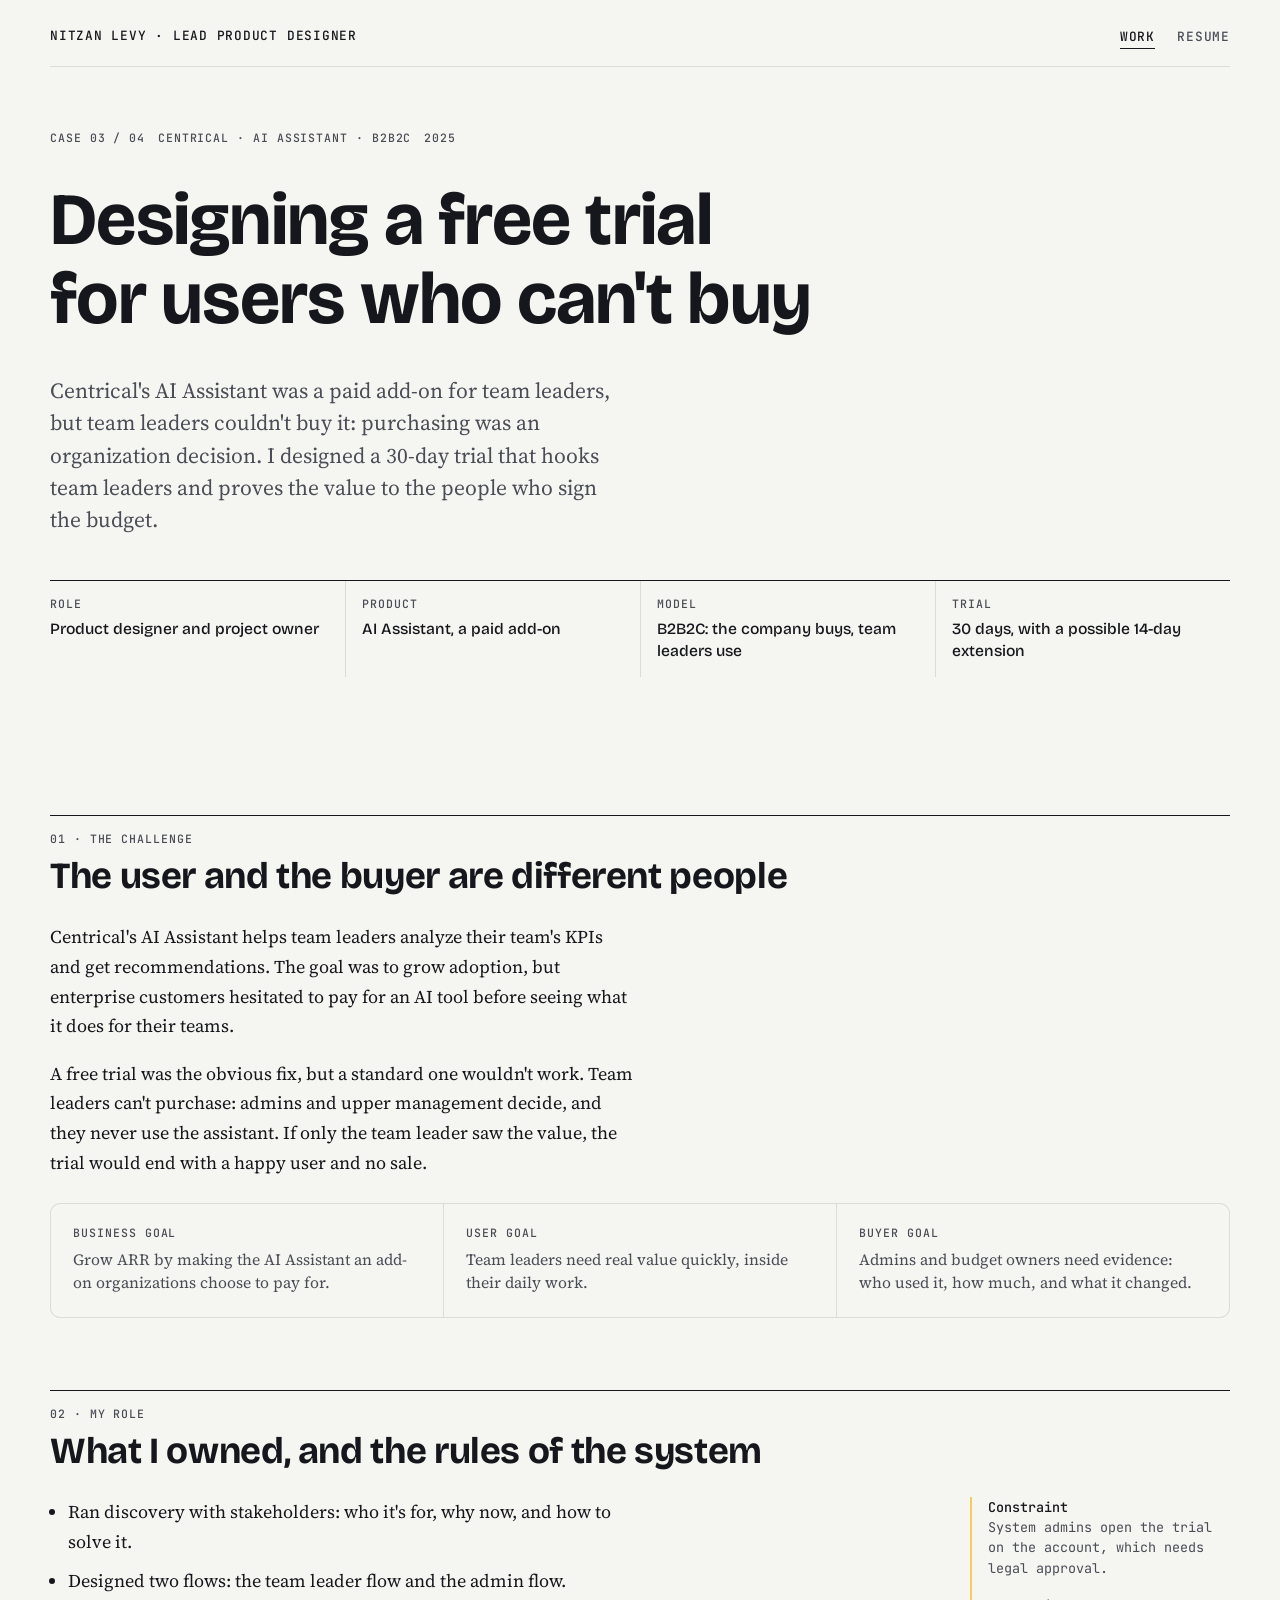
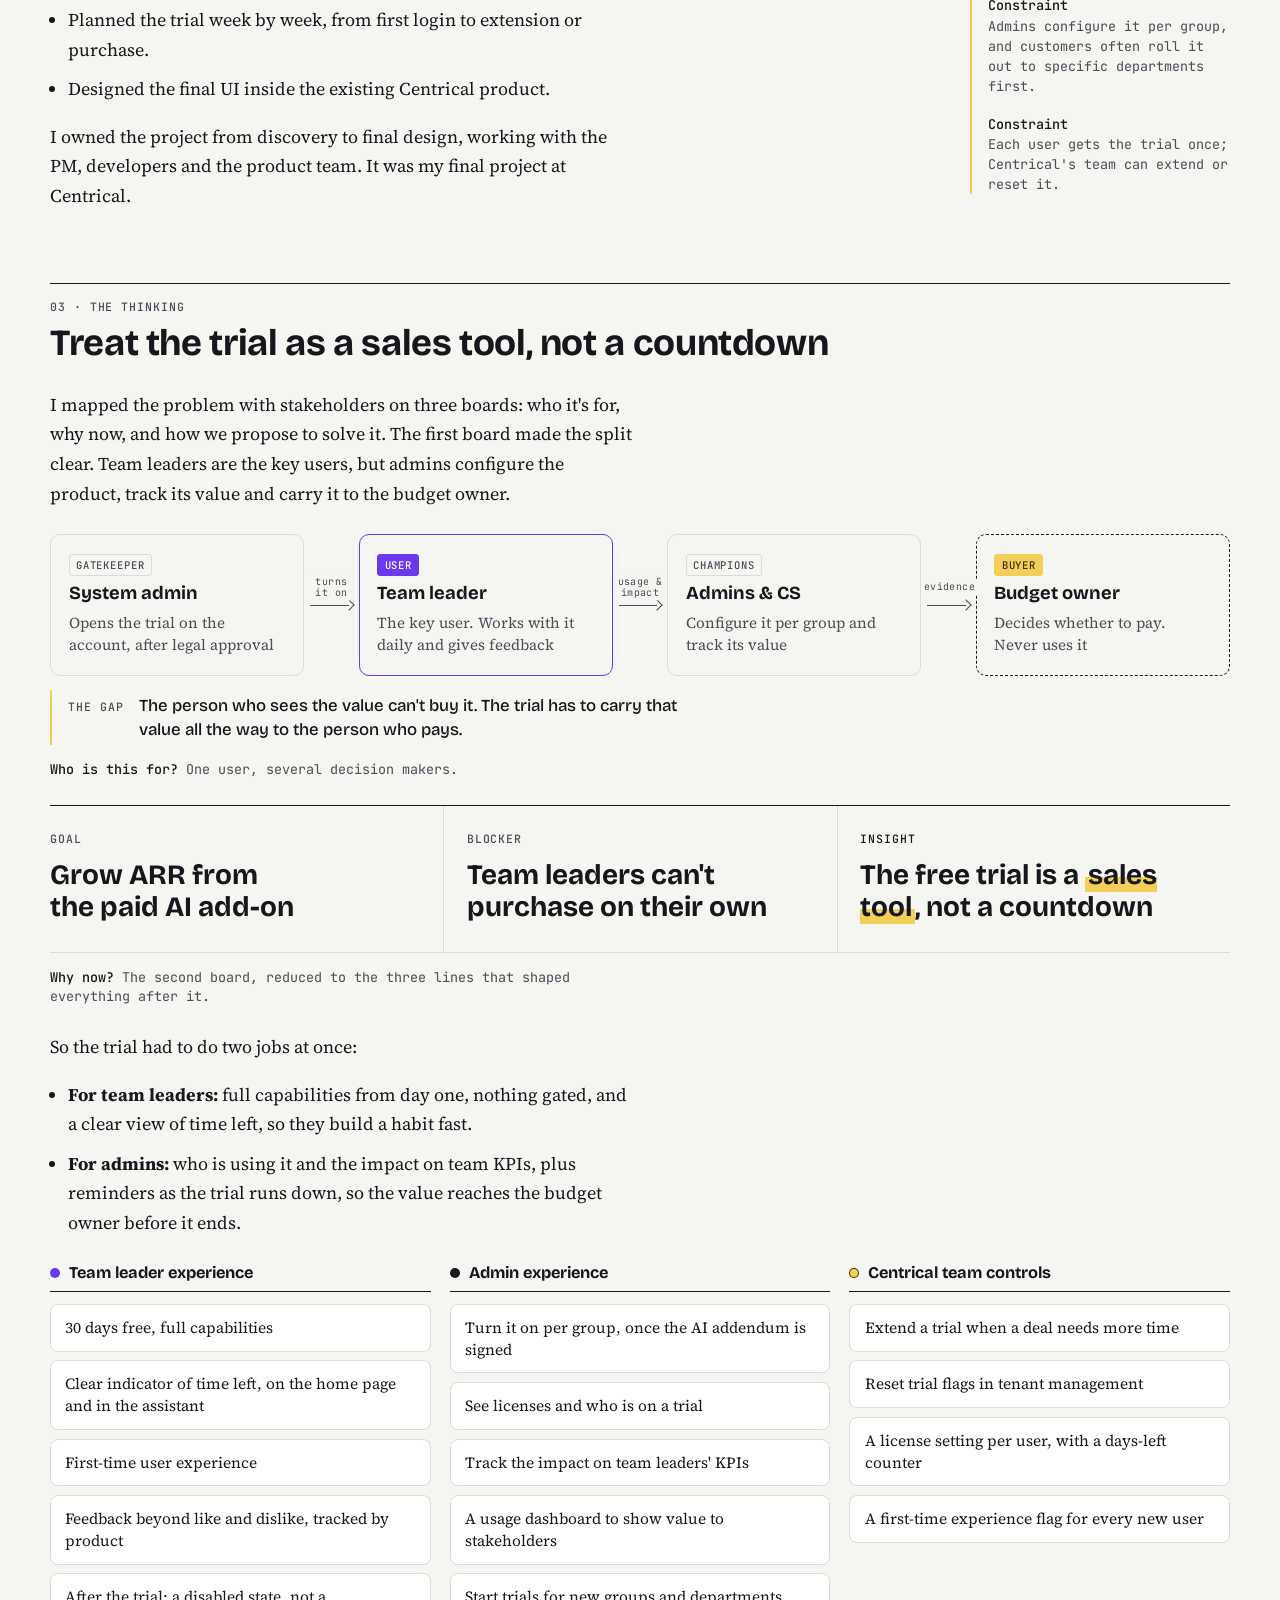
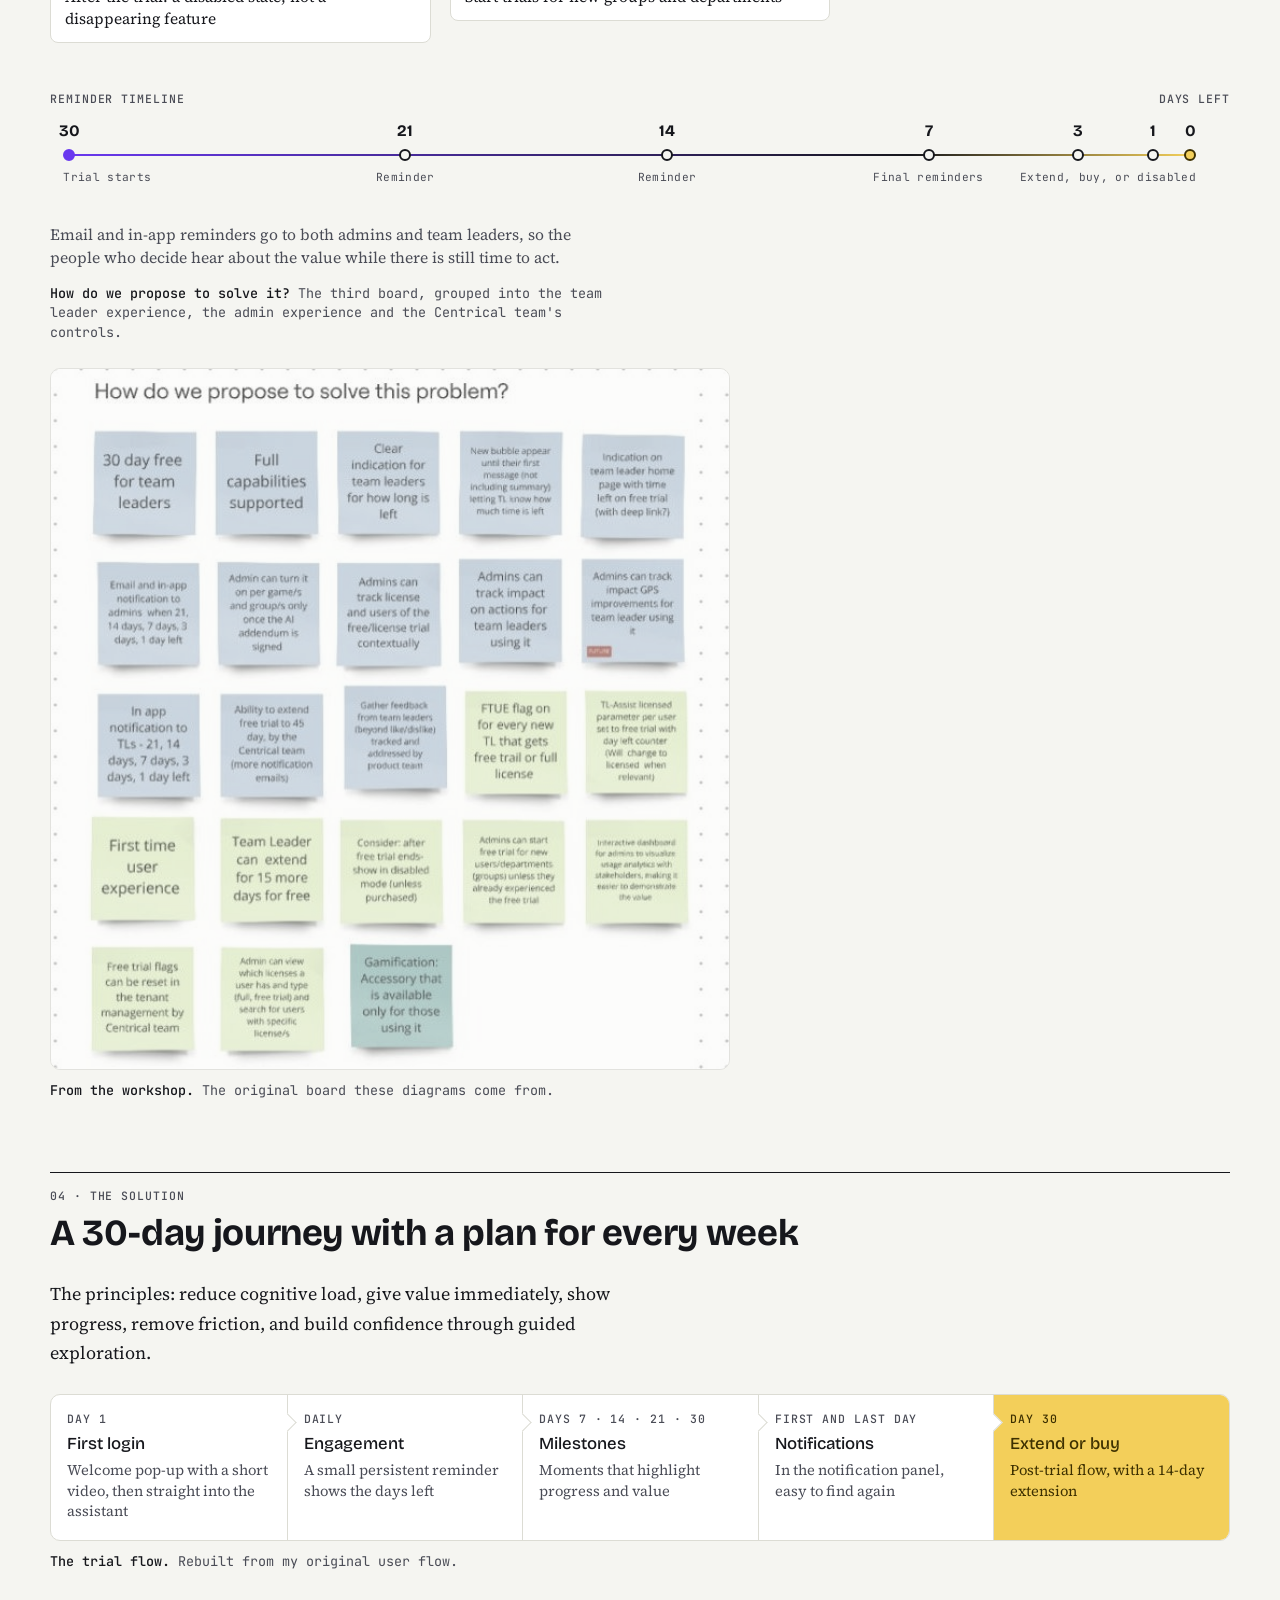
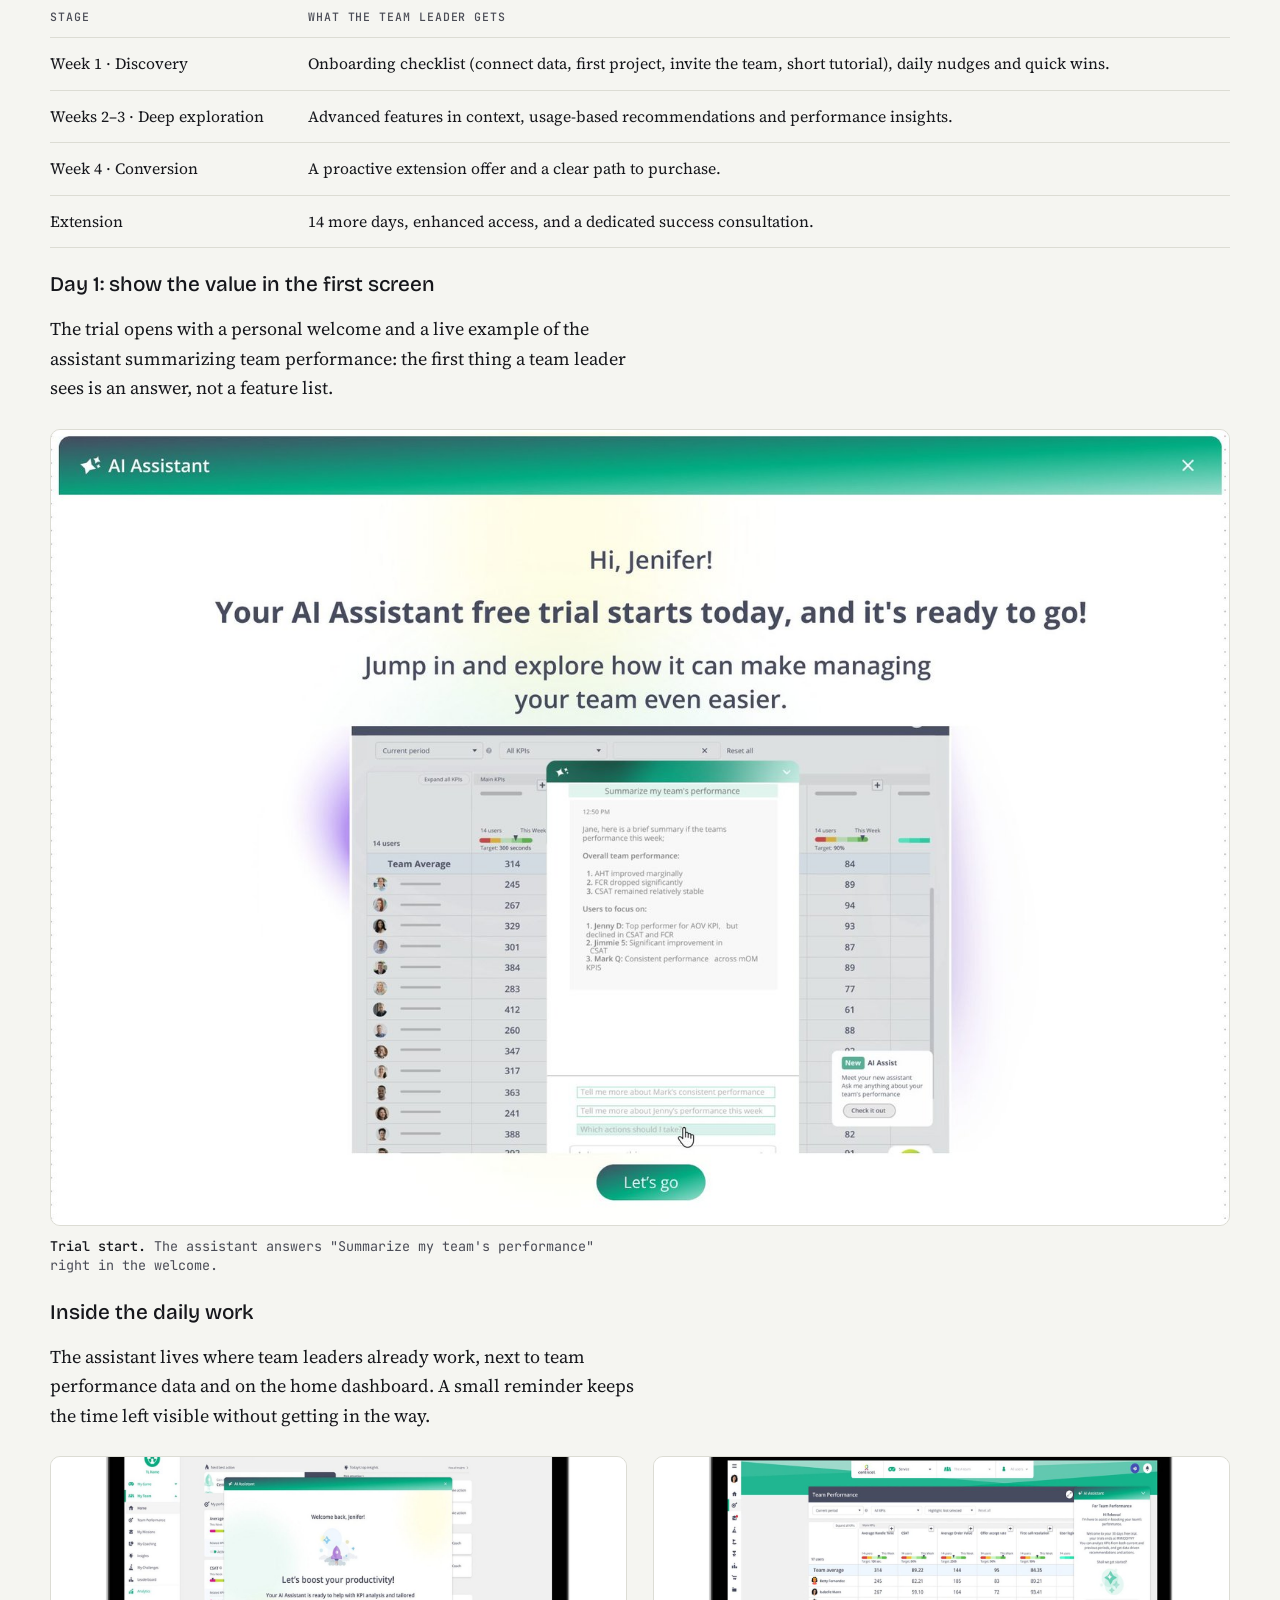
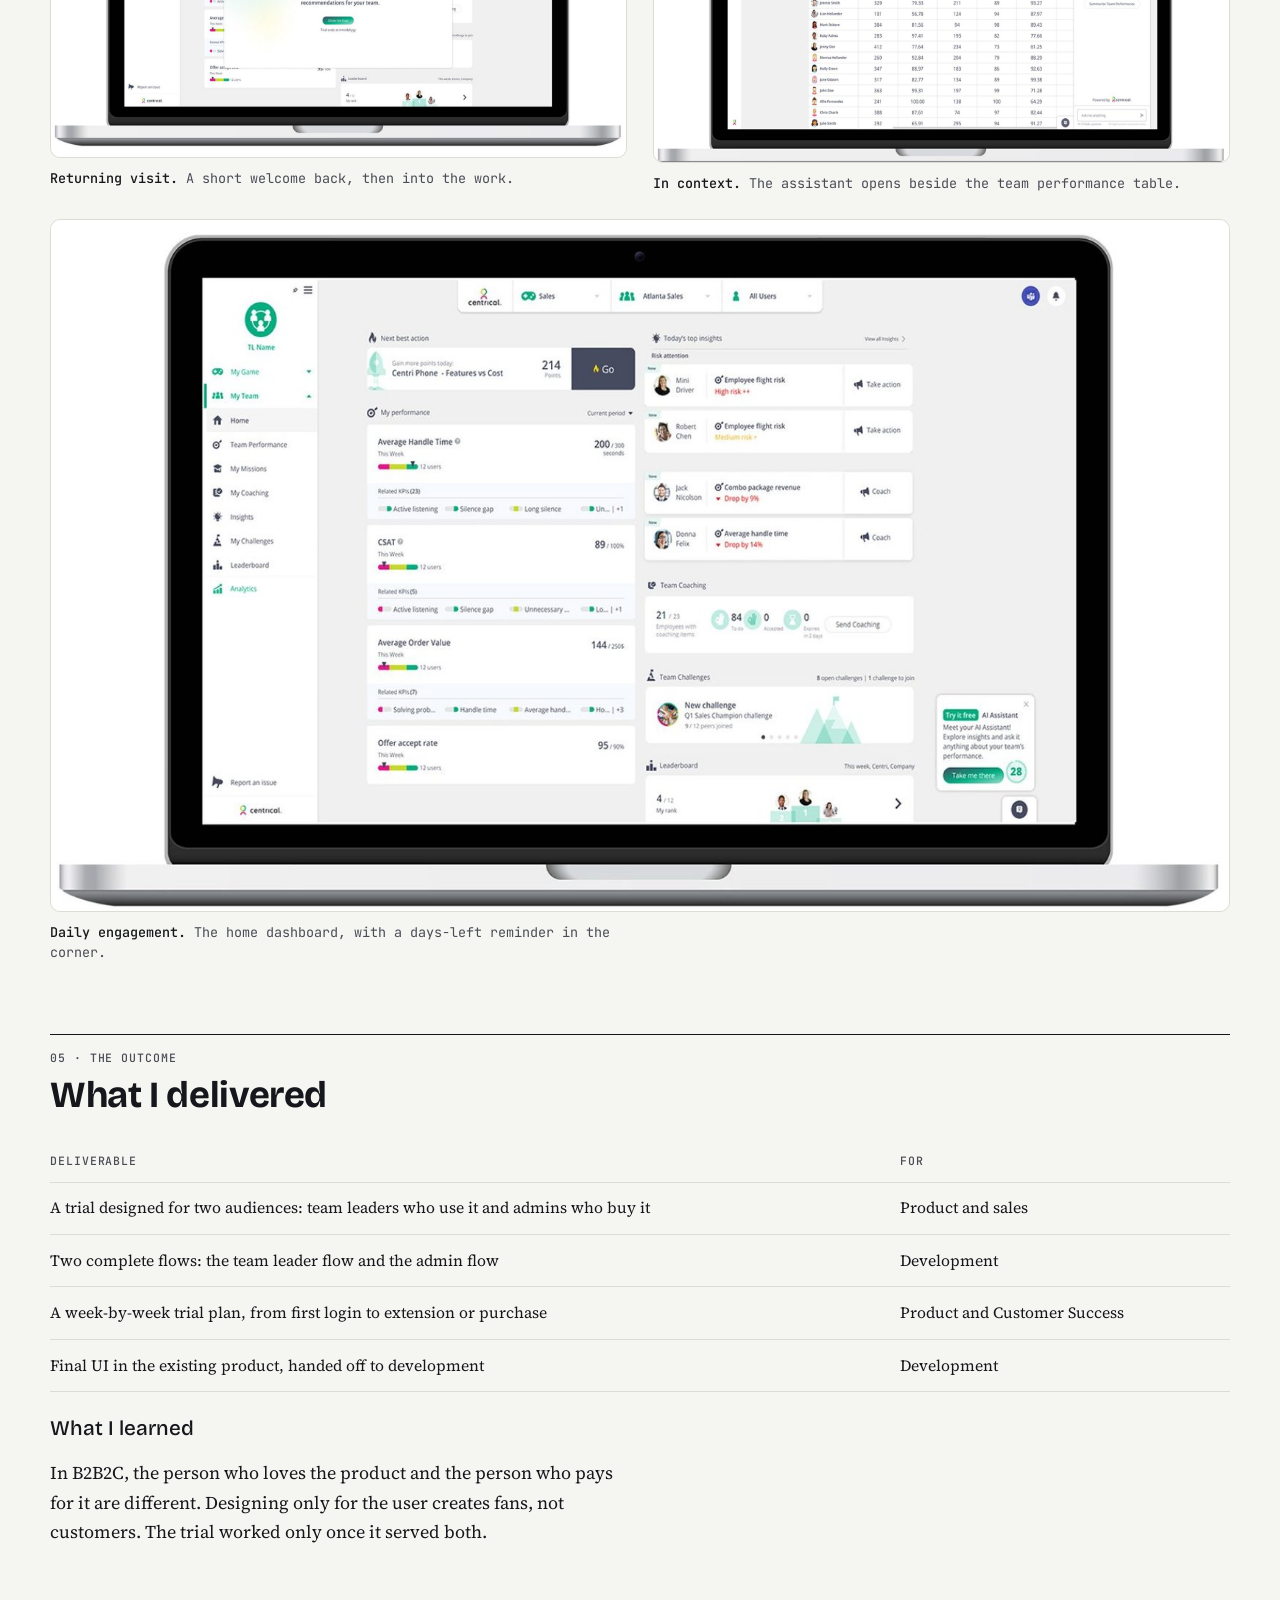
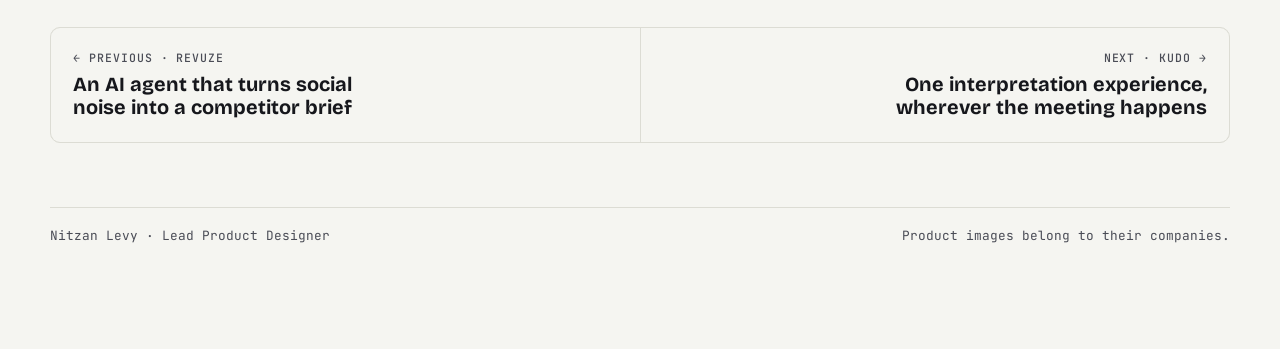
==== commit 6e8d3b6c: "Shorter intro and case studies, Centrical diagrams, downloadable resume PDF Co-Authored-By: Claude O" ====
--- a/ai-assistant-trial.html
+++ b/ai-assistant-trial.html
@@ -13,7 +13,7 @@
   <div class="hero">
     <div class="kicker"><span class="label">Case 03 / 04</span><span class="label">Centrical · AI Assistant · B2B2C</span><span class="label">2025</span></div>
     <h1>Designing a free trial for users who can't buy</h1>
-    <p class="lede">Centrical's AI Assistant was a paid add-on for team leaders. But team leaders couldn't buy it: the purchase was an organization decision. I designed a 30-day trial that hooks the team leader and, at the same time, proves the value to the people who sign the budget.</p>
+    <p class="lede">Centrical's AI Assistant was a paid add-on for team leaders, but team leaders couldn't buy it: purchasing was an organization decision. I designed a 30-day trial that hooks team leaders and proves the value to the people who sign the budget.</p>
     <dl class="facts">
       <div><dt class="label">Role</dt><dd>Product designer and project owner</dd></div>
       <div><dt class="label">Product</dt><dd>AI Assistant, a paid add-on</dd></div>
@@ -26,12 +26,12 @@
   <section aria-labelledby="ch">
     <div class="sec-head"><span class="label">01 · The challenge</span><h2 id="ch" class="col">The user and the buyer are different people</h2></div>
     <div class="prose col">
-      <p>Centrical's AI Assistant helps team leaders analyze their team's KPIs and get recommendations. The goal was to grow its adoption. Enterprise customers were hesitant to pay for an AI tool before they had seen what it does for their teams.</p>
-      <p>The obvious fix was a free trial, but a standard trial would not work here. A team leader can't purchase on their own. The decision sits with admins and upper management, who never use the assistant themselves. If only the team leader saw the value, the trial would end with a happy user and no sale.</p>
+      <p>Centrical's AI Assistant helps team leaders analyze their team's KPIs and get recommendations. The goal was to grow adoption, but enterprise customers hesitated to pay for an AI tool before seeing what it does for their teams.</p>
+      <p>A free trial was the obvious fix, but a standard one wouldn't work. Team leaders can't purchase: admins and upper management decide, and they never use the assistant. If only the team leader saw the value, the trial would end with a happy user and no sale.</p>
     </div>
     <div class="outcomes">
-      <div><span class="label">Business goal</span><p>Increase ARR by turning the AI Assistant add-on into a product organizations choose to pay for.</p></div>
-      <div><span class="label">User goal</span><p>Team leaders need to see real value quickly, inside the work they already do.</p></div>
+      <div><span class="label">Business goal</span><p>Grow ARR by making the AI Assistant an add-on organizations choose to pay for.</p></div>
+      <div><span class="label">User goal</span><p>Team leaders need real value quickly, inside their daily work.</p></div>
       <div><span class="label">Buyer goal</span><p>Admins and budget owners need evidence: who used it, how much, and what it changed.</p></div>
     </div>
   </section>
@@ -42,17 +42,17 @@
     <div class="two">
       <div class="prose col">
         <ul class="plain">
-          <li>Ran the discovery with stakeholders: who it's for, why now, and how we propose to solve it.</li>
+          <li>Ran discovery with stakeholders: who it's for, why now, and how to solve it.</li>
           <li>Designed two flows: the team leader flow and the admin flow.</li>
-          <li>Planned the trial week by week, from first login to the extension or purchase.</li>
+          <li>Planned the trial week by week, from first login to extension or purchase.</li>
           <li>Designed the final UI inside the existing Centrical product.</li>
         </ul>
-        <p>I owned the project from discovery to final design, working with the PM, the developers and the rest of the product team. It was my final project at Centrical.</p>
+        <p>I owned the project from discovery to final design, working with the PM, developers and the product team. It was my final project at Centrical.</p>
       </div>
       <aside class="rail">
-        <div><b>Constraint</b>System admins open the trial on the account, and that requires legal approval.</div>
-        <div><b>Constraint</b>Admins configure it per group. Customers often roll it out gradually, to specific departments.</div>
-        <div><b>Constraint</b>Each user can experience the trial only once, and Centrical's team must be able to extend or reset it.</div>
+        <div><b>Constraint</b>System admins open the trial on the account, which needs legal approval.</div>
+        <div><b>Constraint</b>Admins configure it per group, and customers often roll it out to specific departments first.</div>
+        <div><b>Constraint</b>Each user gets the trial once; Centrical's team can extend or reset it.</div>
       </aside>
     </div>
   </section>
@@ -61,29 +61,87 @@
   <section aria-labelledby="think">
     <div class="sec-head"><span class="label">03 · The thinking</span><h2 id="think" class="col">Treat the trial as a sales tool, not a countdown</h2></div>
     <div class="prose col">
-      <p>I mapped the problem with stakeholders on three boards. The "who is this for" board made the split clear: team leaders are the key users, but admins configure the product, track its value and carry it to the budget owner.</p>
-    </div>
-    <div class="grid2">
-      <figure>
-        <div class="frame"><img src="media/centrical/who.jpg" alt="Sticky notes: team leaders are the key users, sys admins open it on the account with legal approval, admins configure per group, admins and CS track the value, team leaders provide feedback"></div>
-        <figcaption><b>Who is this for?</b> One user, several decision makers.</figcaption>
-      </figure>
-      <figure>
-        <div class="frame"><img src="media/centrical/why-now.jpg" alt="Sticky notes: increase adoption of the paid add-on, get team leaders hooked, encourage admins to pressure the budget stakeholder, show usage and value to stakeholders, team leaders can't purchase on their own, goal: increase ARR, free trial is a sales tool"></div>
-        <figcaption><b>Why now?</b> The goal is ARR, and the trial is a sales tool.</figcaption>
-      </figure>
-    </div>
-    <div class="prose col">
-      <p>That changed the design brief. The trial had to do two jobs at once:</p>
+      <p>I mapped the problem with stakeholders on three boards: who it's for, why now, and how we propose to solve it. The first board made the split clear. Team leaders are the key users, but admins configure the product, track its value and carry it to the budget owner.</p>
+    </div>
+
+    <figure class="dg">
+      <div class="chain" role="img" aria-label="Stakeholder map. The system admin opens the trial on the account after legal approval. The team leader uses the assistant and gives feedback. Admins and Customer Success configure it per group and track its value. The budget owner decides whether to pay. Team leaders cannot purchase on their own.">
+        <div class="node"><span class="tag">Gatekeeper</span><b>System admin</b><span>Opens the trial on the account, after legal approval</span></div>
+        <div class="link"><span>turns it on</span></div>
+        <div class="node user"><span class="tag">User</span><b>Team leader</b><span>The key user. Works with it daily and gives feedback</span></div>
+        <div class="link"><span>usage &amp; impact</span></div>
+        <div class="node"><span class="tag">Champions</span><b>Admins &amp; CS</b><span>Configure it per group and track its value</span></div>
+        <div class="link"><span>evidence</span></div>
+        <div class="node buyer"><span class="tag">Buyer</span><b>Budget owner</b><span>Decides whether to pay. Never uses it</span></div>
+      </div>
+      <div class="gap-note"><span class="label">The gap</span><p>The person who sees the value can't buy it. The trial has to carry that value all the way to the person who pays.</p></div>
+      <figcaption><b>Who is this for?</b> One user, several decision makers.</figcaption>
+    </figure>
+
+    <figure class="dg">
+      <div class="brief">
+        <div><span class="label">Goal</span><p>Grow ARR from the paid AI add-on</p></div>
+        <div><span class="label">Blocker</span><p>Team leaders can't purchase on their own</p></div>
+        <div class="hl"><span class="label">Insight</span><p>The free trial is a <mark>sales tool</mark>, not a countdown</p></div>
+      </div>
+      <figcaption><b>Why now?</b> The second board, reduced to the three lines that shaped everything after it.</figcaption>
+    </figure>
+
+    <div class="prose col">
+      <p>So the trial had to do two jobs at once:</p>
       <ul class="plain">
-        <li><b>For team leaders:</b> full capabilities from day one, no gated features, and a clear sense of how much time is left, so they build a habit fast.</li>
-        <li><b>For admins:</b> visibility into who is using it and the impact on their teams' KPIs, plus reminders at 21, 14, 7, 3 and 1 day left, so the value reaches the budget owner before the trial ends.</li>
+        <li><b>For team leaders:</b> full capabilities from day one, nothing gated, and a clear view of time left, so they build a habit fast.</li>
+        <li><b>For admins:</b> who is using it and the impact on team KPIs, plus reminders as the trial runs down, so the value reaches the budget owner before it ends.</li>
       </ul>
-      <p>Other decisions came from the same board: after the trial ends, the assistant stays visible in a disabled state instead of disappearing, and the Centrical team can extend a trial when a deal needs more time.</p>
-    </div>
-    <figure class="narrow">
-      <div class="frame"><img src="media/centrical/proposals.jpg" alt="Sticky notes of proposed solutions: 30-day free trial for team leaders, full capabilities, clear indication of time left, notifications to admins and team leaders at 21, 14, 7, 3 and 1 days, admins track license and impact, extension, disabled mode after trial, admin usage dashboard"></div>
-      <figcaption><b>How do we propose to solve it?</b> Ideas grouped into the team leader experience, the admin experience and the Centrical team's controls.</figcaption>
+    </div>
+
+    <figure class="dg">
+      <div class="smap">
+        <div class="lane">
+          <div class="lane-h"><span class="dot u"></span><b>Team leader experience</b></div>
+          <div class="sm-card">30 days free, full capabilities</div>
+          <div class="sm-card">Clear indicator of time left, on the home page and in the assistant</div>
+          <div class="sm-card">First-time user experience</div>
+          <div class="sm-card">Feedback beyond like and dislike, tracked by product</div>
+          <div class="sm-card">After the trial: a disabled state, not a disappearing feature</div>
+        </div>
+        <div class="lane">
+          <div class="lane-h"><span class="dot a"></span><b>Admin experience</b></div>
+          <div class="sm-card">Turn it on per group, once the AI addendum is signed</div>
+          <div class="sm-card">See licenses and who is on a trial</div>
+          <div class="sm-card">Track the impact on team leaders' KPIs</div>
+          <div class="sm-card">A usage dashboard to show value to stakeholders</div>
+          <div class="sm-card">Start trials for new groups and departments</div>
+        </div>
+        <div class="lane">
+          <div class="lane-h"><span class="dot c"></span><b>Centrical team controls</b></div>
+          <div class="sm-card">Extend a trial when a deal needs more time</div>
+          <div class="sm-card">Reset trial flags in tenant management</div>
+          <div class="sm-card">A license setting per user, with a days-left counter</div>
+          <div class="sm-card">A first-time experience flag for every new user</div>
+        </div>
+      </div>
+
+      <div class="tl" role="img" aria-label="Reminder timeline: email and in-app reminders to admins and team leaders at 21, 14, 7, 3 and 1 days left. At day 0 the trial ends and the assistant moves to a disabled state, or the trial is extended.">
+        <div class="tl-h"><span class="label">Reminder timeline</span><span class="label">Days left</span></div>
+        <div class="tl-track">
+          <div class="tl-bar"></div>
+          <div class="tl-pt start" style="--x:0%"><i></i><b>30</b><span>Trial starts</span></div>
+          <div class="tl-pt" style="--x:30%"><i></i><b>21</b><span>Reminder</span></div>
+          <div class="tl-pt" style="--x:53.33%"><i></i><b>14</b><span>Reminder</span></div>
+          <div class="tl-pt" style="--x:76.67%"><i></i><b>7</b><span>Final reminders</span></div>
+          <div class="tl-pt" style="--x:90%"><i></i><b>3</b></div>
+          <div class="tl-pt" style="--x:96.67%"><i></i><b>1</b></div>
+          <div class="tl-pt end" style="--x:100%"><i></i><b>0</b><span>Extend, buy, or disabled</span></div>
+        </div>
+        <p class="tl-note">Email and in-app reminders go to both admins and team leaders, so the people who decide hear about the value while there is still time to act.</p>
+      </div>
+      <figcaption><b>How do we propose to solve it?</b> The third board, grouped into the team leader experience, the admin experience and the Centrical team's controls.</figcaption>
+    </figure>
+
+    <figure class="narrow raw">
+      <div class="frame"><img src="media/centrical/proposals.jpg" alt="The original sticky-note board of proposed solutions from the stakeholder workshop"></div>
+      <figcaption><b>From the workshop.</b> The original board these diagrams come from.</figcaption>
     </figure>
   </section>
 
@@ -91,14 +149,14 @@
   <section aria-labelledby="sol">
     <div class="sec-head"><span class="label">04 · The solution</span><h2 id="sol" class="col">A 30-day journey with a plan for every week</h2></div>
     <div class="prose col">
-      <p>The experience principles were simple: reduce cognitive load, give value immediately, create a sense of progress, remove friction, and build confidence through guided exploration.</p>
+      <p>The principles: reduce cognitive load, give value immediately, show progress, remove friction, and build confidence through guided exploration.</p>
     </div>
 
     <figure>
       <div class="journey" role="img" aria-label="Trial flow: first login, then a welcome pop-up with video, then entering the AI Assistant, then daily engagement with a small persistent reminder and milestone moments on days 7, 14, 21 and 30, then first and last day notifications, then the post-trial extension flow">
         <div class="step"><span class="label">Day 1</span><b>First login</b><span>Welcome pop-up with a short video, then straight into the assistant</span></div>
         <div class="step"><span class="label">Daily</span><b>Engagement</b><span>A small persistent reminder shows the days left</span></div>
-        <div class="step"><span class="label">Days 7 · 14 · 21 · 30</span><b>Milestones</b><span>Special moments that highlight progress and value</span></div>
+        <div class="step"><span class="label">Days 7 · 14 · 21 · 30</span><b>Milestones</b><span>Moments that highlight progress and value</span></div>
         <div class="step"><span class="label">First and last day</span><b>Notifications</b><span>In the notification panel, easy to find again</span></div>
         <div class="step accent"><span class="label">Day 30</span><b>Extend or buy</b><span>Post-trial flow, with a 14-day extension</span></div>
       </div>
@@ -109,9 +167,9 @@
       <table>
         <thead><tr><th>Stage</th><th>What the team leader gets</th></tr></thead>
         <tbody>
-          <tr><td>Week 1 · Discovery</td><td>Onboarding checklist: connect data sources, first project, invite the team, a short tutorial. Daily nudges and quick wins.</td></tr>
-          <tr><td>Weeks 2–3 · Deep exploration</td><td>Advanced features introduced in context, usage-based recommendations, performance insights and comparisons.</td></tr>
-          <tr><td>Week 4 · Conversion</td><td>A proactive extension offer and usage-based qualification, with a clear path to purchase.</td></tr>
+          <tr><td>Week 1 · Discovery</td><td>Onboarding checklist (connect data, first project, invite the team, short tutorial), daily nudges and quick wins.</td></tr>
+          <tr><td>Weeks 2–3 · Deep exploration</td><td>Advanced features in context, usage-based recommendations and performance insights.</td></tr>
+          <tr><td>Week 4 · Conversion</td><td>A proactive extension offer and a clear path to purchase.</td></tr>
           <tr><td>Extension</td><td>14 more days, enhanced access, and a dedicated success consultation.</td></tr>
         </tbody>
       </table>
@@ -119,7 +177,7 @@
 
     <div class="prose col">
       <h3>Day 1: show the value in the first screen</h3>
-      <p>The trial opens with a personal welcome and a live example of the assistant summarizing the team's performance, so the first thing a team leader sees is an answer, not a feature list.</p>
+      <p>The trial opens with a personal welcome and a live example of the assistant summarizing team performance: the first thing a team leader sees is an answer, not a feature list.</p>
     </div>
     <figure>
       <div class="frame"><img src="media/centrical/trial-start.jpg" alt="AI Assistant trial welcome: Hi Jenifer, your AI Assistant free trial starts today, with an example of the assistant summarizing team performance"></div>
@@ -128,7 +186,7 @@
 
     <div class="prose col">
       <h3>Inside the daily work</h3>
-      <p>The assistant lives where team leaders already work: next to team performance data and on the home dashboard. A small persistent reminder keeps the time left visible without getting in the way.</p>
+      <p>The assistant lives where team leaders already work, next to team performance data and on the home dashboard. A small reminder keeps the time left visible without getting in the way.</p>
     </div>
     <div class="grid2">
       <figure>
@@ -142,7 +200,7 @@
     </div>
     <figure>
       <div class="frame"><img src="media/centrical/dashboard-reminder.jpg" alt="Centrical home dashboard with a small AI Assistant trial reminder in the corner"></div>
-      <figcaption><b>Daily engagement.</b> The home dashboard, with a small trial reminder and a days-left counter in the corner.</figcaption>
+      <figcaption><b>Daily engagement.</b> The home dashboard, with a days-left reminder in the corner.</figcaption>
     </figure>
   </section>
 
@@ -153,16 +211,16 @@
       <table>
         <thead><tr><th>Deliverable</th><th>For</th></tr></thead>
         <tbody>
-          <tr><td>A trial designed for two audiences: the team leaders who use it and the admins who buy it</td><td>Product and sales</td></tr>
+          <tr><td>A trial designed for two audiences: team leaders who use it and admins who buy it</td><td>Product and sales</td></tr>
           <tr><td>Two complete flows: the team leader flow and the admin flow</td><td>Development</td></tr>
           <tr><td>A week-by-week trial plan, from first login to extension or purchase</td><td>Product and Customer Success</td></tr>
-          <tr><td>Final UI inside the existing Centrical product, handed off to development</td><td>Development</td></tr>
+          <tr><td>Final UI in the existing product, handed off to development</td><td>Development</td></tr>
         </tbody>
       </table>
     </div>
     <div class="prose col">
       <h3>What I learned</h3>
-      <p>In B2B2C, the person who loves the product and the person who pays for it are different people. Designing only for the user creates fans, not customers. The trial worked as a design problem only once it served both.</p>
+      <p>In B2B2C, the person who loves the product and the person who pays for it are different. Designing only for the user creates fans, not customers. The trial worked only once it served both.</p>
     </div>
   </section>
 <nav class="pager" aria-label="More case studies"><a href="competitor-agent.html"><span class="label">← Previous · Revuze</span><b>An AI agent that turns social noise into a competitor brief</b></a><a class="next" href="kudo.html"><span class="label">Next · KUDO →</span><b>One interpretation experience, wherever the meeting happens</b></a></nav><footer class="foot"><span>Nitzan Levy · Lead Product Designer</span><span>Product images belong to their companies.</span></footer>
--- a/site.css
+++ b/site.css
@@ -363,3 +363,108 @@
 .pit-bar{display:flex;justify-content:space-between;align-items:center;gap:1rem;margin-top:.7rem;font:400 .78rem/1.3 var(--f-mono);color:var(--ink-2)}
 .pit-bar .skills-replay{margin-top:0}
 @media (max-width:600px){.pit{height:340px}}
+
+/* ================= diagrams (Centrical thinking) ================= */
+figure.dg{gap:.9rem}
+/* stakeholder chain */
+.chain{display:grid;grid-template-columns:minmax(0,1fr) 3.4rem minmax(0,1fr) 3.4rem minmax(0,1fr) 3.4rem minmax(0,1fr);align-items:stretch}
+.chain .node{display:grid;gap:.45rem;align-content:start;padding:1.2rem 1.1rem;border:1px solid var(--rule);border-radius:10px;background:var(--paper);min-width:0}
+.chain .node b{font:700 1.15rem/1.15 var(--f-display)}
+.chain .node>span:last-child{font-size:.95rem;line-height:1.45;color:var(--ink-2)}
+.chain .tag{justify-self:start;font:500 .66rem/1 var(--f-mono);letter-spacing:.08em;text-transform:uppercase;padding:.45em .6em;border-radius:3px;border:1px solid var(--rule);color:var(--ink-2)}
+.chain .user{border-color:var(--violet)}
+.chain .user .tag{background:var(--violet);border-color:var(--violet);color:#fff}
+.chain .buyer{border-color:var(--ink);border-style:dashed}
+.chain .buyer .tag{background:var(--mark);border-color:var(--mark);color:var(--mark-ink)}
+.chain .link{position:relative;display:grid;place-items:center}
+.chain .link::before{content:"";position:absolute;left:6px;right:10px;top:50%;height:1px;background:var(--ink-2)}
+.chain .link::after{content:"";position:absolute;right:6px;top:50%;width:7px;height:7px;border-top:1px solid var(--ink-2);border-right:1px solid var(--ink-2);transform:translateY(-50%) rotate(45deg)}
+.chain .link span{position:relative;z-index:1;background:var(--paper);padding:.2em .25em;font:400 .62rem/1.15 var(--f-mono);letter-spacing:.04em;color:var(--ink-2);text-align:center;transform:translateY(-1.1rem)}
+.gap-note{display:grid;grid-template-columns:auto minmax(0,1fr);gap:1rem;align-items:baseline;border-left:2px solid var(--mark);padding:.2rem 0 .2rem 1rem;max-width:70ch}
+.gap-note p{font:500 1.05rem/1.45 var(--f-display)}
+@media (max-width:900px){
+  .chain{grid-template-columns:1fr}
+  .chain .link{height:2.6rem}
+  .chain .link::before{left:50%;right:auto;top:6px;bottom:10px;width:1px;height:auto}
+  .chain .link::after{left:50%;right:auto;top:auto;bottom:6px;transform:translateX(-50%) rotate(135deg)}
+  .chain .link span{transform:translateX(4.2rem)}
+  .gap-note{grid-template-columns:1fr;gap:.4rem}
+}
+/* brief */
+.brief{display:grid;grid-template-columns:repeat(3,minmax(0,1fr));border-top:1px solid var(--ink);border-bottom:1px solid var(--rule)}
+.brief>div{display:grid;gap:.8rem;align-content:start;padding:1.6rem 1.4rem 1.8rem 0}
+.brief>div+div{padding-left:1.4rem;border-left:1px solid var(--rule)}
+.brief p{font:700 clamp(1.3rem,2.4vw,1.75rem)/1.15 var(--f-display);text-wrap:balance}
+.brief .hl .label{color:var(--ink)}
+@media (max-width:760px){.brief{grid-template-columns:1fr}.brief>div+div{padding-left:0;border-left:0;border-top:1px solid var(--rule)}}
+/* solution map */
+.smap{display:grid;grid-template-columns:repeat(3,minmax(0,1fr));gap:1.2rem}
+.lane{display:grid;gap:.55rem;align-content:start}
+.lane-h{display:flex;gap:.55rem;align-items:center;padding-bottom:.5rem;border-bottom:1px solid var(--ink);margin-bottom:.2rem}
+.lane-h b{font:700 1.02rem/1.2 var(--f-display)}
+.dot{width:10px;height:10px;border-radius:50%;flex:none}
+.dot.u{background:var(--violet)} .dot.a{background:var(--ink)} .dot.c{background:var(--mark);box-shadow:inset 0 0 0 1px var(--mark-ink)}
+.sm-card{font-size:.97rem;line-height:1.4;padding:.75rem .9rem;border:1px solid var(--rule);border-radius:8px;background:var(--sheet);transition:transform .3s cubic-bezier(.2,.7,.2,1),border-color .3s}
+.sm-card:hover{transform:translateX(4px);border-color:var(--ink)}
+@media (max-width:860px){.smap{grid-template-columns:1fr;gap:1.8rem}}
+/* reminder timeline */
+.tl{margin-top:2.2rem;display:grid;gap:1rem}
+.tl-h{display:flex;justify-content:space-between}
+.tl-track{position:relative;height:5.2rem;margin:0 2.5rem 0 1.2rem}
+.tl-bar{position:absolute;left:0;right:0;top:2rem;height:2px;margin-top:-1px;background:linear-gradient(90deg,var(--violet),var(--ink) 75%,var(--mark));transform-origin:0 50%}
+.tl-pt{position:absolute;left:var(--x);top:0;width:0;height:100%}
+.tl-pt b{position:absolute;top:0;left:0;transform:translateX(-50%);font:700 1rem/1 var(--f-display);white-space:nowrap}
+.tl-pt i{position:absolute;top:2rem;left:0;width:12px;height:12px;margin:-6px 0 0 -6px;border-radius:50%;background:var(--paper);border:2px solid var(--ink);box-sizing:border-box}
+.tl-pt span{position:absolute;top:3rem;left:0;transform:translateX(-50%);font:400 .7rem/1.2 var(--f-mono);letter-spacing:.03em;color:var(--ink-2);white-space:nowrap}
+.tl-pt.start i{border-color:var(--violet);background:var(--violet)}
+.tl-pt.end i{border-color:var(--mark-ink);background:var(--mark)}
+.tl-pt.start span{transform:none;left:-6px}
+.tl-pt.end span{transform:none;left:auto;right:-6px}
+.tl-note{font-size:.98rem;line-height:1.5;color:var(--ink-2);max-width:70ch}
+@media (max-width:700px){
+  .tl-track{height:auto;margin:0 0 0 .4rem;display:grid;gap:1rem;padding-left:1.6rem}
+  .tl-bar{left:5px;right:auto;top:6px;bottom:6px;width:2px;height:auto;margin:0;background:linear-gradient(180deg,var(--violet),var(--ink) 75%,var(--mark))}
+  .tl-pt{position:relative;left:auto;width:auto;height:auto;display:flex;align-items:center;gap:.8rem}
+  .tl-pt b,.tl-pt span,.tl-pt.start span,.tl-pt.end span{position:static;transform:none}
+  .tl-pt b{min-width:1.6rem}
+  .tl-pt i{position:absolute;top:50%;left:-1.6rem;margin:-6px 0 0 0}
+}
+}
+/* raw workshop photo: quiet */
+figure.raw{max-width:360px}
+figure.raw .frame{opacity:.75;filter:grayscale(.6);transition:opacity .3s,filter .3s}
+figure.raw:hover .frame{opacity:1;filter:none}
+
+/* reveal choreography */
+.js .dg.rv .node,.js .dg.rv .link,.js .dg.rv .sm-card,.js .dg.rv .brief>div,.js .dg.rv .tl-pt{opacity:0;transform:translateY(10px);transition:opacity .5s ease,transform .55s cubic-bezier(.2,.7,.2,1)}
+.js .dg.rv .tl-bar{transform:scaleX(0);transition:transform 1.1s cubic-bezier(.65,0,.35,1) .2s}
+.js .dg.rv.in .node,.js .dg.rv.in .link,.js .dg.rv.in .sm-card,.js .dg.rv.in .brief>div,.js .dg.rv.in .tl-pt{opacity:1;transform:none}
+.js .dg.rv.in .tl-bar{transform:scaleX(1)}
+@media (max-width:700px){.js .dg.rv.in .tl-pt{transform:none}.js .dg.rv .tl-bar{transform:none}}
+@media (prefers-reduced-motion:reduce){.js .dg.rv *{opacity:1!important;transform:none!important}}
+
+/* print / Save as PDF: plain chips instead of the physics pit */
+@media print{
+  .pit,.pit-bar,.skills-replay,.cur,.progress,.steps,.stepnow,.print,.lb{display:none!important}
+  .skills.sr-only{position:static!important;width:auto!important;height:auto!important;overflow:visible!important;clip:auto!important;white-space:normal!important}
+  .skills li{opacity:1!important;animation:none!important;transform:none!important}
+}
+@media print{
+  :root{--paper:#fff;--sheet:#fff}
+  html,body{background:#fff!important}
+  body{font-size:10pt;line-height:1.45;padding:0!important}
+  .js .rv{opacity:1!important;transform:none!important}
+  .cv-head{padding-block:0 1rem}
+  .cv-head h1{font-size:30pt!important}
+  .cv-sec{padding-block:.9rem;grid-template-columns:130px minmax(0,1fr);gap:1.2rem}
+  .cv-sec p.col{font-size:11pt!important}
+  .job{display:block;break-inside:avoid}
+  .job+.job{margin-top:1rem}
+  .job-top h3{font-size:12pt}
+  .job .co{display:block;margin:.15rem 0 .3rem}
+  .job ul{display:block;margin:.2rem 0 .3rem;font-size:10pt}
+  .job ul li{margin-bottom:.2rem}
+  .job .cs-link{display:none!important}
+  .foot{display:none}
+  a{color:inherit}
+}
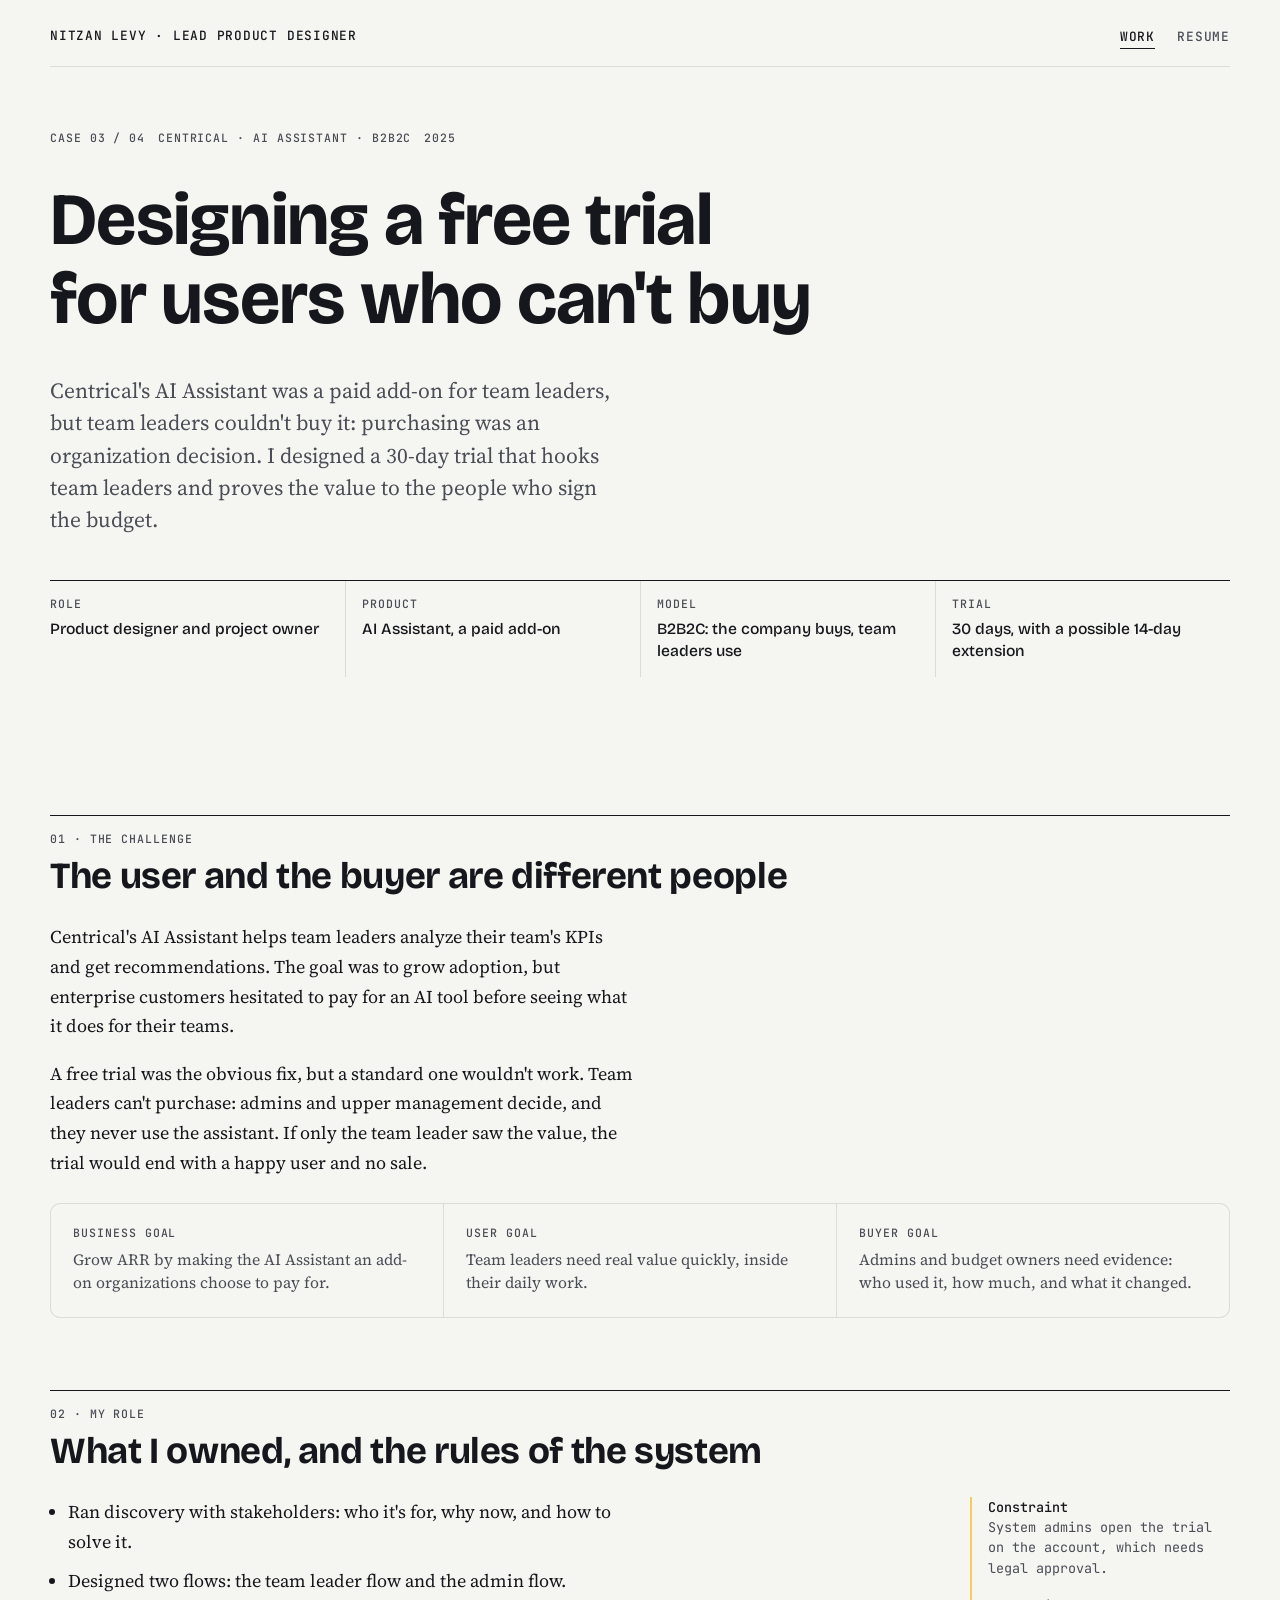
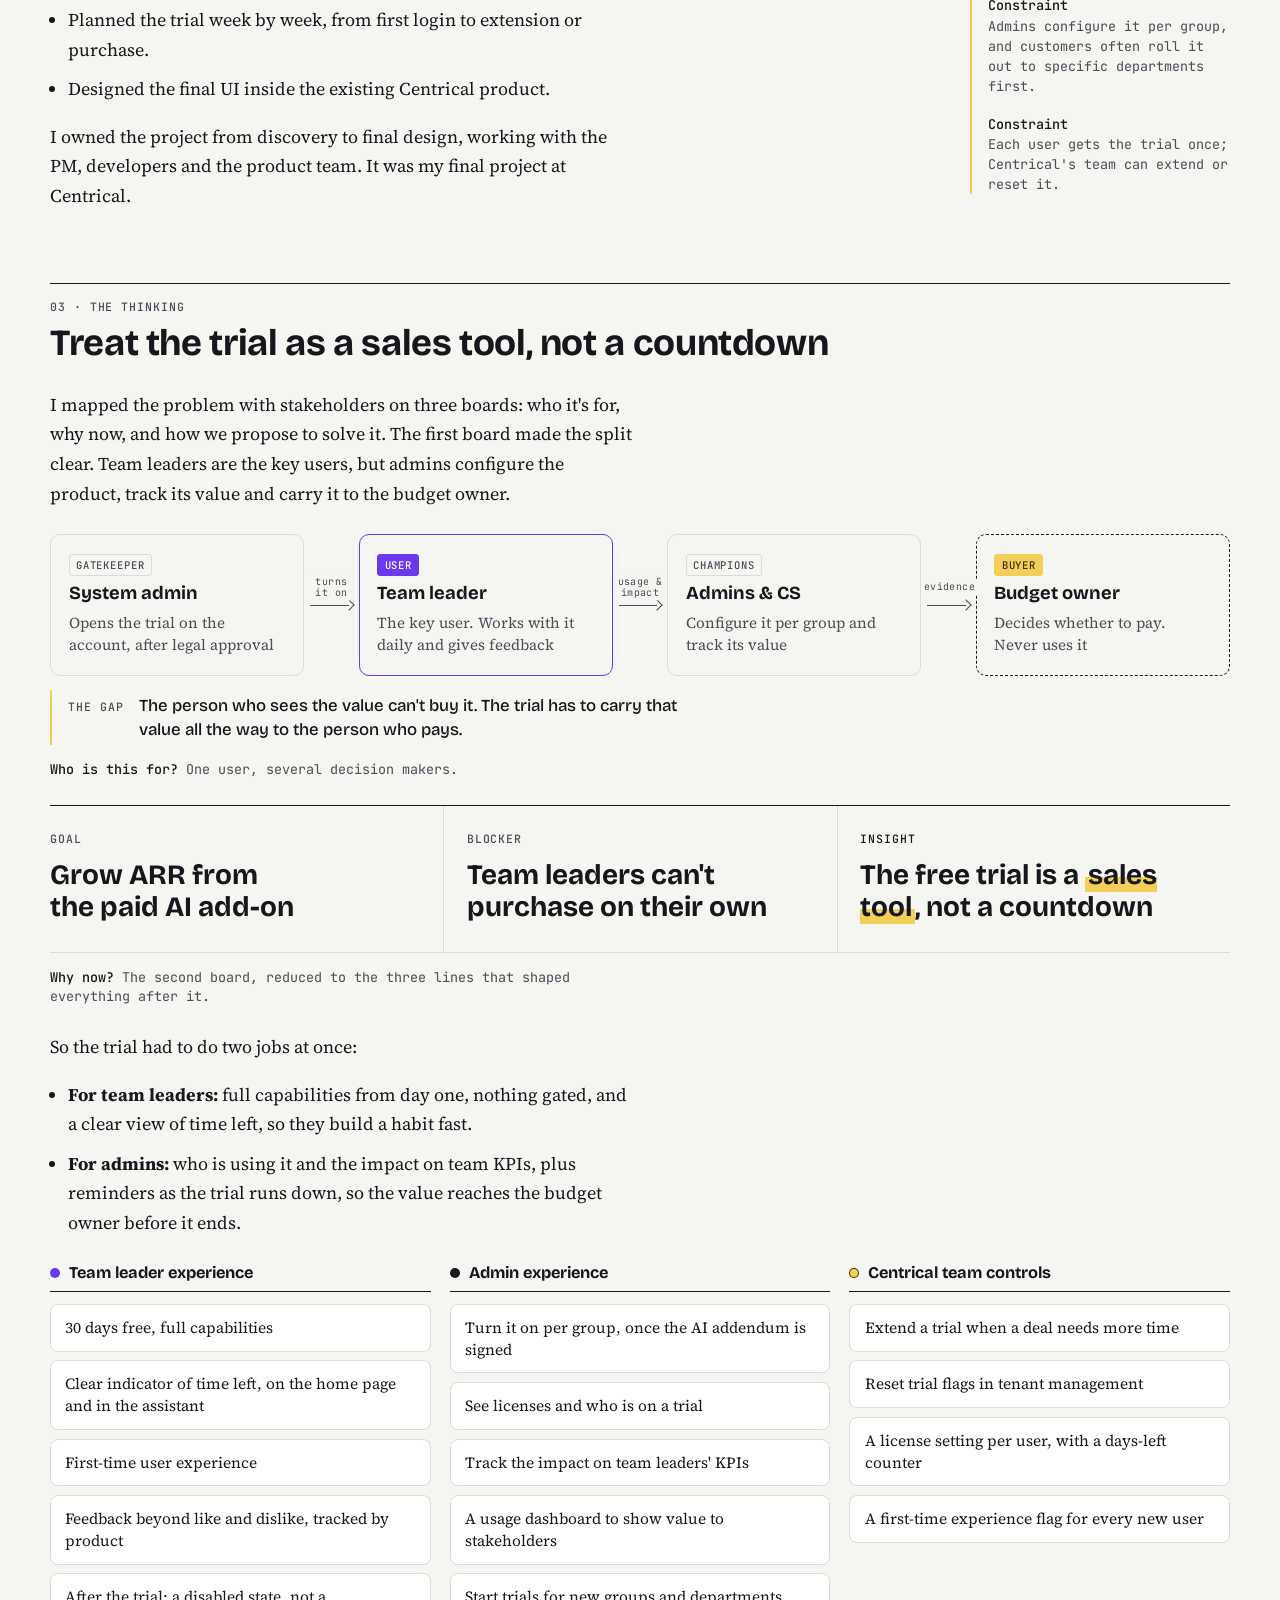
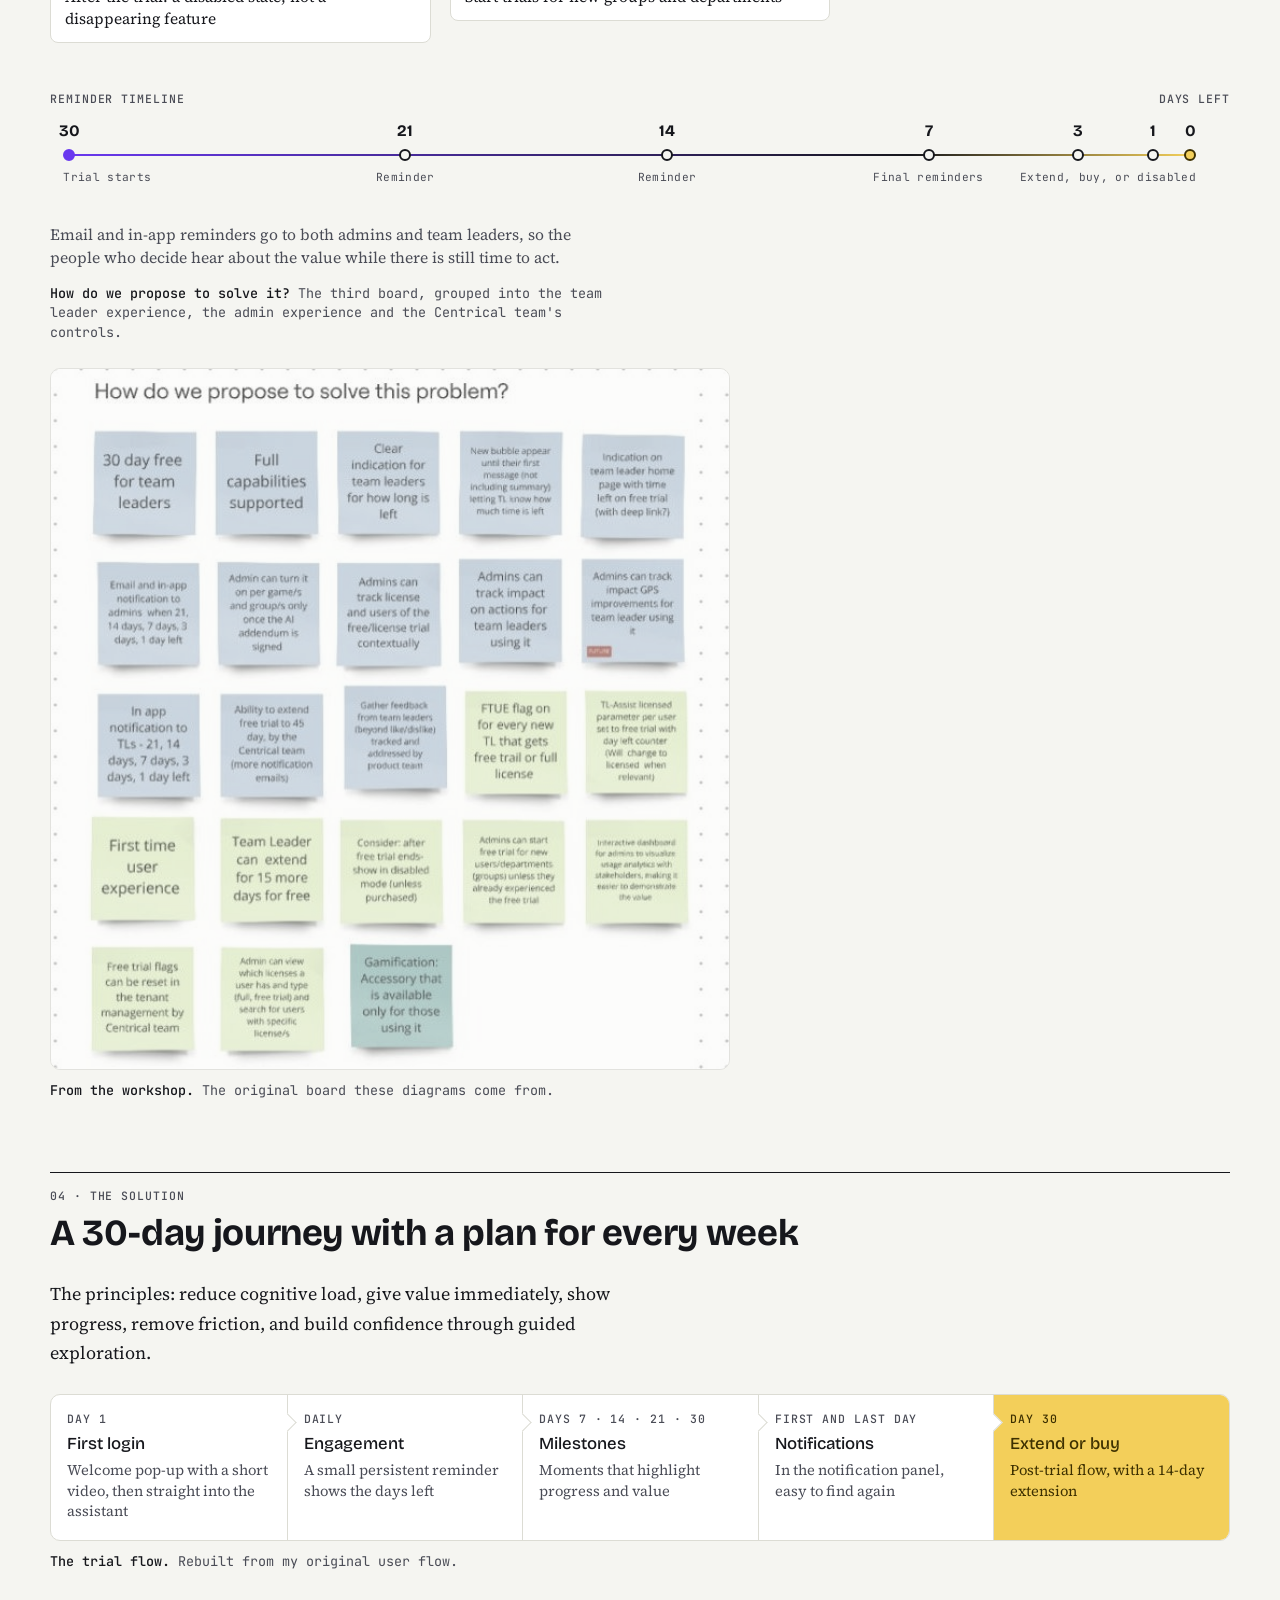
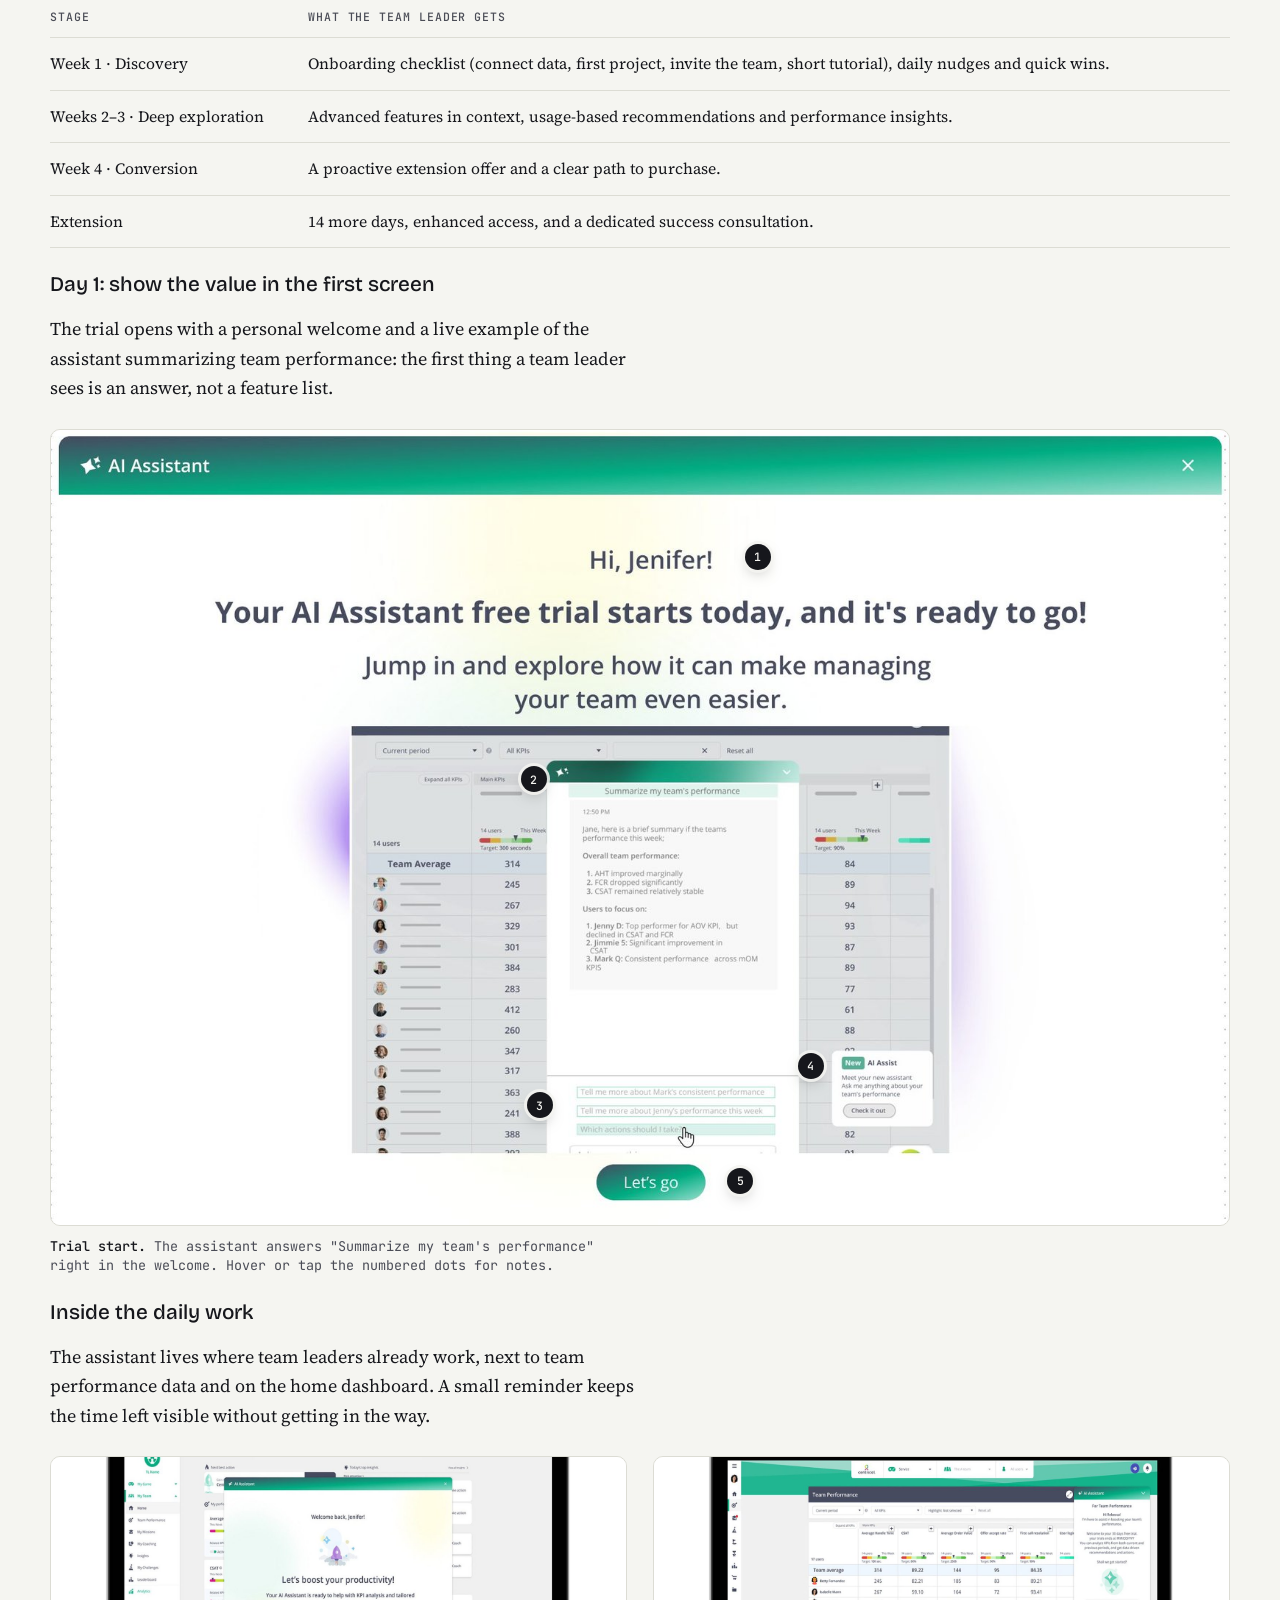
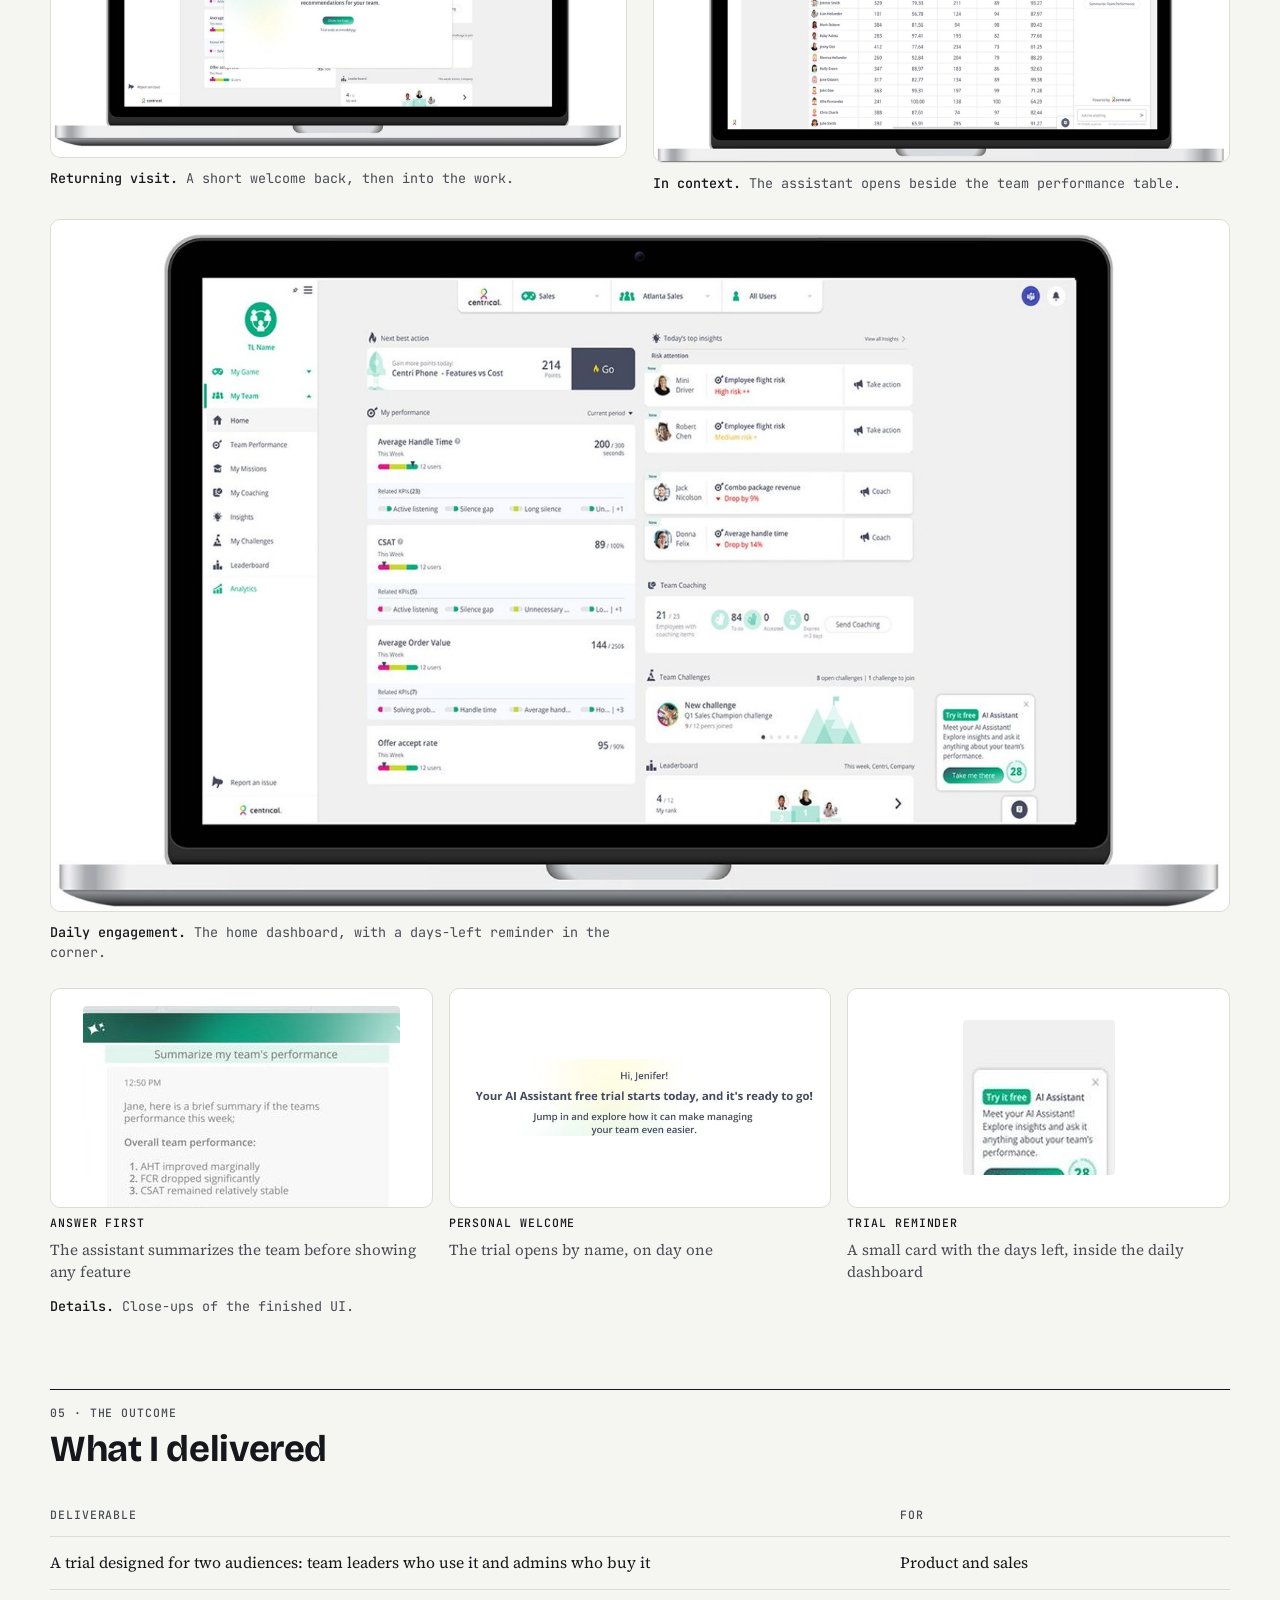
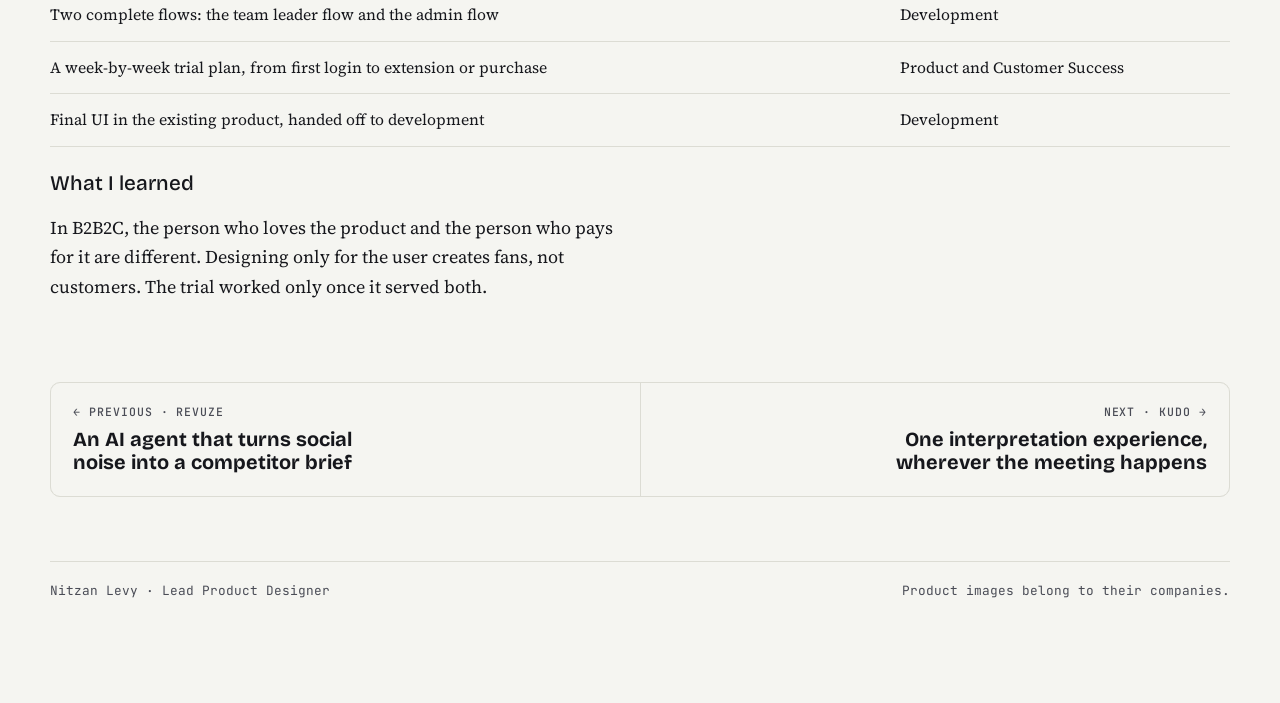
==== commit ba90cfcf: "Showreel, matching case covers, impact numbers, hotspots and detail strips Co-Authored-By: Claude Op" ====
--- a/ai-assistant-trial.html
+++ b/ai-assistant-trial.html
@@ -180,7 +180,7 @@
       <p>The trial opens with a personal welcome and a live example of the assistant summarizing team performance: the first thing a team leader sees is an answer, not a feature list.</p>
     </div>
     <figure>
-      <div class="frame"><img src="media/centrical/trial-start.jpg" alt="AI Assistant trial welcome: Hi Jenifer, your AI Assistant free trial starts today, with an example of the assistant summarizing team performance"></div>
+      <div class="frame hs-wrap"><img src="media/centrical/trial-start.jpg" alt="AI Assistant trial welcome: Hi Jenifer, your AI Assistant free trial starts today, with an example of the assistant summarizing team performance"><div class="hs" style="--x:60%;--y:16%"><button type="button" aria-expanded="false" aria-label="Note 1: Opens by name, and says the trial starts today">1</button><span class="hs-note" role="tooltip">Opens by name, and says the trial starts today</span></div><div class="hs" style="--x:41%;--y:44%"><button type="button" aria-expanded="false" aria-label="Note 2: A live answer first: the assistant summarizing the team">2</button><span class="hs-note" role="tooltip">A live answer first: the assistant summarizing the team</span></div><div class="hs" style="--x:41.5%;--y:85%"><button type="button" aria-expanded="false" aria-label="Note 3: Suggested follow-up questions, one click away">3</button><span class="hs-note" role="tooltip">Suggested follow-up questions, one click away</span></div><div class="hs" style="--x:64.5%;--y:80%"><button type="button" aria-expanded="false" aria-label="Note 4: The AI Assist entry point the team leader will keep seeing">4</button><span class="hs-note" role="tooltip">The AI Assist entry point the team leader will keep seeing</span></div><div class="hs" style="--x:58.5%;--y:94.5%"><button type="button" aria-expanded="false" aria-label="Note 5: One clear action to begin">5</button><span class="hs-note" role="tooltip">One clear action to begin</span></div></div>
       <figcaption><b>Trial start.</b> The assistant answers "Summarize my team's performance" right in the welcome.</figcaption>
     </figure>
 
@@ -202,6 +202,8 @@
       <div class="frame"><img src="media/centrical/dashboard-reminder.jpg" alt="Centrical home dashboard with a small AI Assistant trial reminder in the corner"></div>
       <figcaption><b>Daily engagement.</b> The home dashboard, with a days-left reminder in the corner.</figcaption>
     </figure>
+
+    <figure class="details"><div class="dt-row"><div class="dt"><div class="dt-img"><img src="media/centrical/d-answer.jpg" alt="Assistant panel summarizing the team performance this week" loading="lazy"></div><span class="label">Answer first</span><p>The assistant summarizes the team before showing any feature</p></div><div class="dt"><div class="dt-img"><img src="media/centrical/d-welcome.jpg" alt="Hi Jenifer, your AI Assistant free trial starts today" loading="lazy"></div><span class="label">Personal welcome</span><p>The trial opens by name, on day one</p></div><div class="dt"><div class="dt-img"><img src="media/centrical/d-reminder.jpg" alt="Try it free AI Assistant card with a 28 days counter" loading="lazy"></div><span class="label">Trial reminder</span><p>A small card with the days left, inside the daily dashboard</p></div></div><figcaption><b>Details.</b> Close-ups of the finished UI.</figcaption></figure>
   </section>
 
   <!-- 05 -->
--- a/site.css
+++ b/site.css
@@ -468,3 +468,81 @@
   .foot{display:none}
   a{color:inherit}
 }
+
+/* ================= showreel ================= */
+.reel{padding-block:0 4.5rem;display:grid;gap:.8rem}
+.reel-frame{position:relative;border-radius:14px;overflow:hidden;background:var(--paper);box-shadow:0 0 0 1px var(--rule);line-height:0}
+.reel-frame video{width:100%;height:auto;display:block;aspect-ratio:16/10}
+.reel-btn{all:unset;cursor:pointer;position:absolute;right:1rem;top:1rem;line-height:1;font:500 .74rem/1 var(--f-mono);letter-spacing:.06em;text-transform:uppercase;background:var(--ink);color:var(--paper);padding:.75em 1em;border-radius:999px;display:inline-flex;gap:.5em;align-items:center;transition:transform .3s cubic-bezier(.2,.7,.2,1)}
+.reel-btn:hover{transform:scale(1.05)}
+.reel-btn:focus-visible{outline:2px solid var(--violet);outline-offset:3px}
+.reel-cap{display:flex;justify-content:space-between;gap:1rem;flex-wrap:wrap}
+
+/* ================= matching case covers ================= */
+.case .thumb{background:var(--tint,var(--sheet));border-color:transparent;display:block}
+.case .thumb .win{position:absolute;left:8%;right:8%;top:10%;bottom:-12px;border-radius:10px 10px 0 0;overflow:hidden;background:var(--sheet);box-shadow:0 1px 0 rgba(0,0,0,.04),0 18px 40px -18px rgba(20,20,40,.35);transition:transform .5s cubic-bezier(.2,.7,.2,1)}
+.case:hover .thumb .win{transform:translateY(-6px)}
+.case .thumb .bar{display:flex;gap:5px;align-items:center;height:20px;padding:0 10px;background:var(--sheet);border-bottom:1px solid var(--rule)}
+.case .thumb .bar i{width:7px;height:7px;border-radius:50%;background:var(--rule)}
+.case .thumb .scr{position:absolute;left:0;right:0;top:20px;bottom:0;overflow:hidden}
+.case .thumb .scr img,.case .thumb .scr video{width:100%;height:100%;object-fit:cover;object-position:top left;display:block}
+.case .thumb .scr .alt{position:absolute;inset:0}
+.case:hover .thumb img{transform:none}
+.case .thumb .tag{z-index:2}
+@media (prefers-color-scheme: dark){:root:not([data-theme="light"]) .case .thumb{background:color-mix(in srgb,var(--tint) 18%,var(--paper))}}
+:root[data-theme="dark"] .case .thumb{background:color-mix(in srgb,var(--tint) 18%,var(--paper))}
+
+/* ================= impact numbers ================= */
+.stats{display:grid;gap:1.6rem;padding-block:4.5rem 0}
+.stat-grid{display:grid;grid-template-columns:repeat(4,minmax(0,1fr));gap:1px;background:var(--rule);border:1px solid var(--rule);border-radius:12px;overflow:hidden}
+.stat{background:var(--paper);padding:1.6rem 1.4rem 1.4rem;display:grid;gap:.6rem;align-content:start;min-width:0;transition:background .3s}
+.stat:hover{background:var(--sheet)}
+.stat .n{font:700 clamp(2.6rem,5vw,3.8rem)/1 var(--f-display);font-variant-numeric:tabular-nums;letter-spacing:-.02em;display:flex;align-items:baseline;gap:.1em;white-space:nowrap}
+.stat .n small{font:500 .32em/1 var(--f-mono);letter-spacing:.04em;text-transform:uppercase;color:var(--ink-2);margin-left:.15em}
+.stat .n .arr{font-style:normal;font-weight:500;font-size:.6em;color:var(--violet);margin:0 .2em;display:inline-block}
+.stat p{font-size:1rem;line-height:1.45;color:var(--ink-2)}
+.stat:first-child .n{color:var(--ink)}
+.stat:first-child{background:var(--mark);}
+.stat:first-child p,.stat:first-child .label{color:var(--mark-ink)}
+@media (max-width:900px){.stat-grid{grid-template-columns:1fr 1fr}}
+@media (max-width:480px){.stat-grid{grid-template-columns:1fr}}
+.js .stats.counting .arr{animation:arrSlide 1.2s cubic-bezier(.2,.7,.2,1) both .4s}
+@keyframes arrSlide{0%{opacity:0;transform:translateX(-14px)}100%{opacity:1;transform:none}}
+
+/* ================= hotspots ================= */
+.hs-wrap{position:relative;line-height:normal}
+.hs-wrap img{line-height:0}
+.hs{position:absolute;left:var(--x);top:var(--y);transform:translate(-50%,-50%);z-index:3}
+.hs button{all:unset;cursor:pointer;width:26px;height:26px;border-radius:50%;display:grid;place-items:center;background:var(--ink);color:var(--paper);font:500 .72rem/1 var(--f-mono);box-shadow:0 0 0 3px color-mix(in srgb,var(--paper) 85%,transparent),0 6px 16px -6px rgba(0,0,0,.5);transition:transform .25s cubic-bezier(.2,.7,.2,1),background .2s}
+.hs button::after{content:"";position:absolute;inset:-6px;border-radius:50%;border:2px solid var(--violet);opacity:0;animation:hsPulse 2.4s ease-out infinite}
+.hs:nth-child(odd) button::after{animation-delay:1.2s}
+@keyframes hsPulse{0%{opacity:.7;transform:scale(.7)}80%,100%{opacity:0;transform:scale(1.5)}}
+.hs button:hover,.hs.open button,.hs button:focus-visible{background:var(--violet);transform:scale(1.12)}
+.hs button:focus-visible{outline:2px solid var(--violet);outline-offset:3px}
+.hs-note{position:absolute;left:50%;bottom:calc(100% + 12px);transform:translate(-50%,6px);width:max-content;max-width:230px;background:var(--ink);color:var(--paper);font:400 .82rem/1.4 var(--f-body);padding:.6rem .75rem;border-radius:8px;opacity:0;pointer-events:none;transition:opacity .2s,transform .25s cubic-bezier(.2,.7,.2,1)}
+.hs-note::after{content:"";position:absolute;left:50%;top:100%;margin-left:-6px;border:6px solid transparent;border-top-color:var(--ink)}
+.hs:hover .hs-note,.hs.open .hs-note,.hs button:focus-visible+.hs-note{opacity:1;transform:translate(-50%,0)}
+.hs.low .hs-note{bottom:auto;top:calc(100% + 12px)}
+.hs.low .hs-note::after{top:auto;bottom:100%;border-top-color:transparent;border-bottom-color:var(--ink)}
+.hs.r .hs-note{left:auto;right:-10px;transform:translate(0,6px)} .hs.r .hs-note::after{left:auto;right:16px}
+.hs.r:hover .hs-note,.hs.r.open .hs-note{transform:none}
+.hs.l .hs-note{left:-10px;transform:translate(0,6px)} .hs.l .hs-note::after{left:22px}
+.hs.l:hover .hs-note,.hs.l.open .hs-note{transform:none}
+@media (max-width:600px){.hs button{width:22px;height:22px;font-size:.66rem}.hs-note{max-width:180px;font-size:.76rem}}
+@media (prefers-reduced-motion:reduce){.hs button::after{animation:none}}
+@media print{.hs{display:none}}
+
+/* ================= detail strips ================= */
+figure.details{gap:.9rem}
+.dt-row{display:grid;grid-template-columns:repeat(3,minmax(0,1fr));gap:1rem}
+.dt{display:grid;gap:.5rem;align-content:start}
+.dt-img{height:220px;background:var(--sheet);border:1px solid var(--rule);border-radius:10px;display:grid;place-items:center;padding:1.1rem;overflow:hidden;line-height:0;transition:transform .4s cubic-bezier(.2,.7,.2,1),box-shadow .4s}
+.dt-img img{max-width:100%;max-height:100%;width:auto;height:auto;object-fit:contain;border-radius:4px;transition:transform .5s cubic-bezier(.2,.7,.2,1)}
+.dt:hover .dt-img{transform:translateY(-4px);box-shadow:0 18px 36px -24px rgba(0,0,0,.45)}
+.dt:hover .dt-img img{transform:scale(1.04)}
+.dt .label{color:var(--ink)}
+.dt p{font-size:.95rem;line-height:1.45;color:var(--ink-2)}
+@media (max-width:760px){.dt-row{grid-template-columns:1fr}.dt-img{height:200px}}
+.js .details.rv .dt{opacity:0;transform:translateY(12px);transition:opacity .5s ease,transform .55s cubic-bezier(.2,.7,.2,1)}
+.js .details.rv.in .dt{opacity:1;transform:none}
+.js .details.rv.in .dt:nth-child(2){transition-delay:.12s}.js .details.rv.in .dt:nth-child(3){transition-delay:.24s}
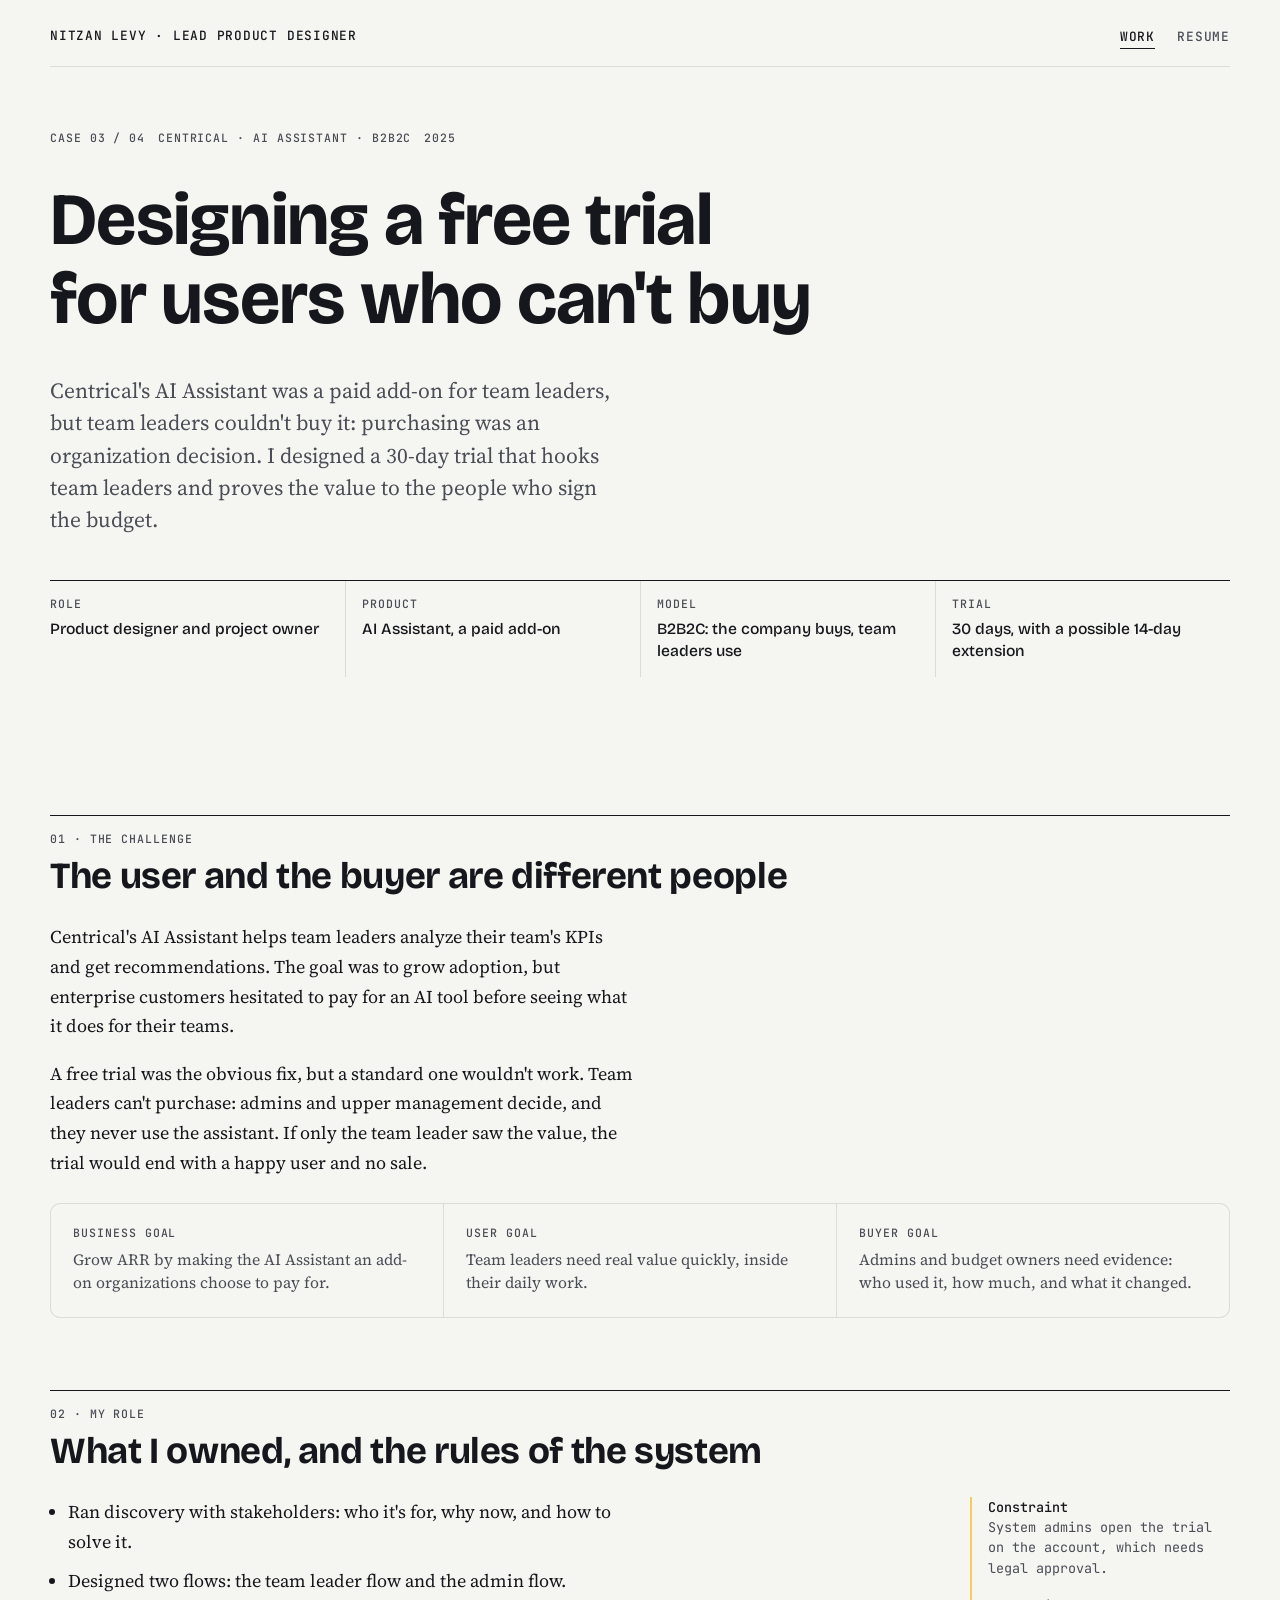
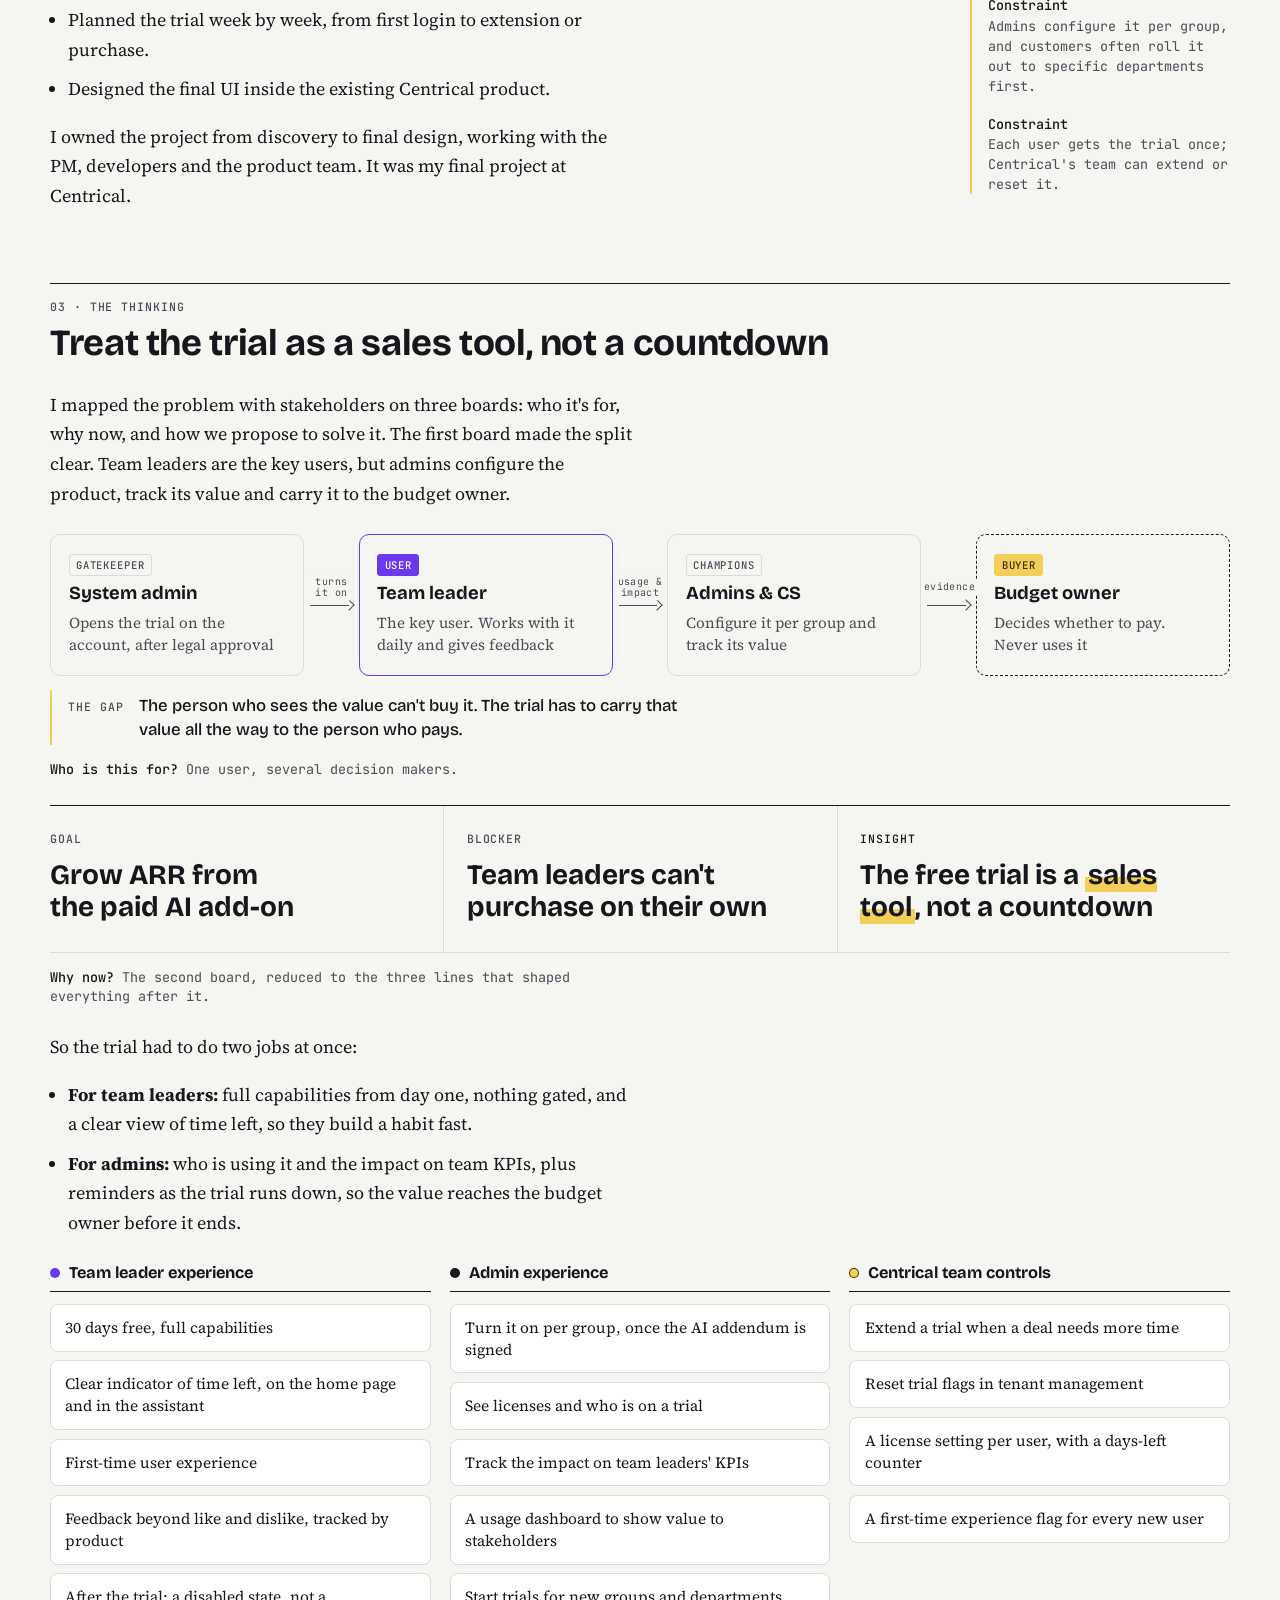
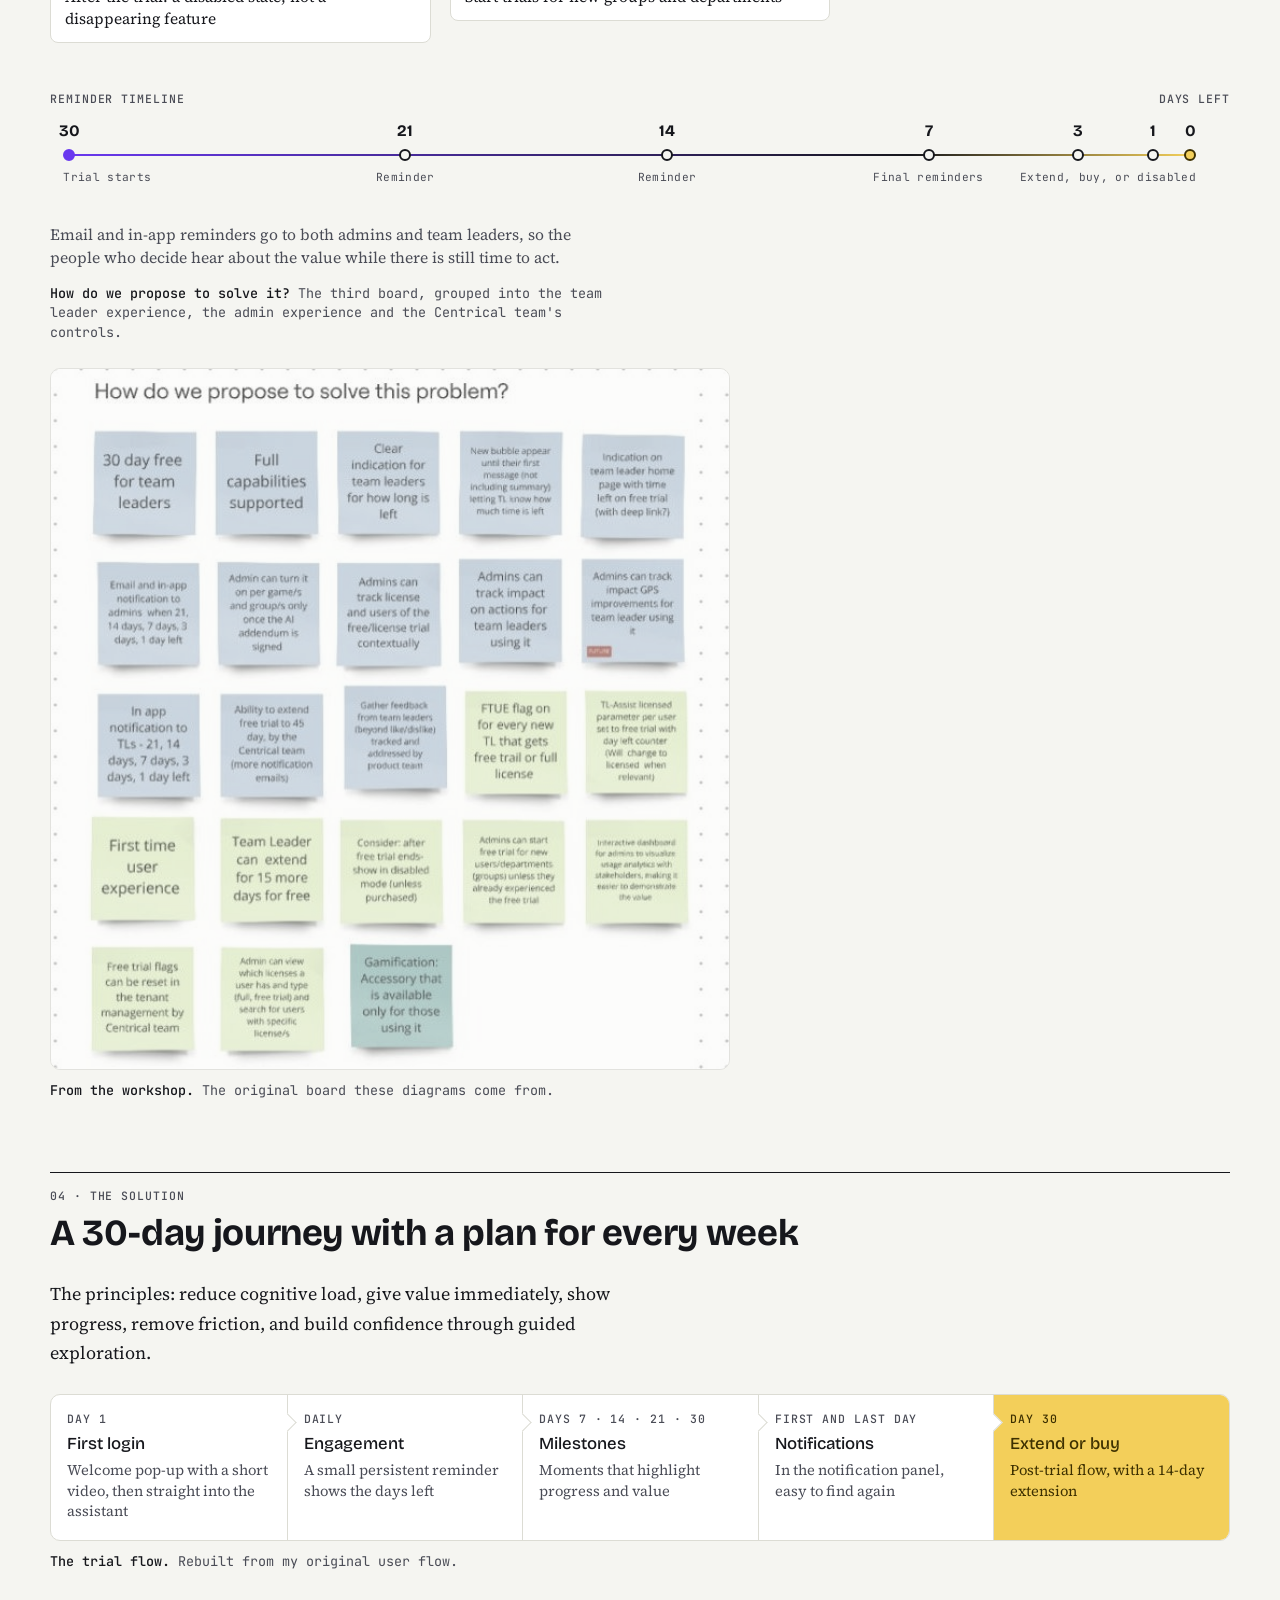
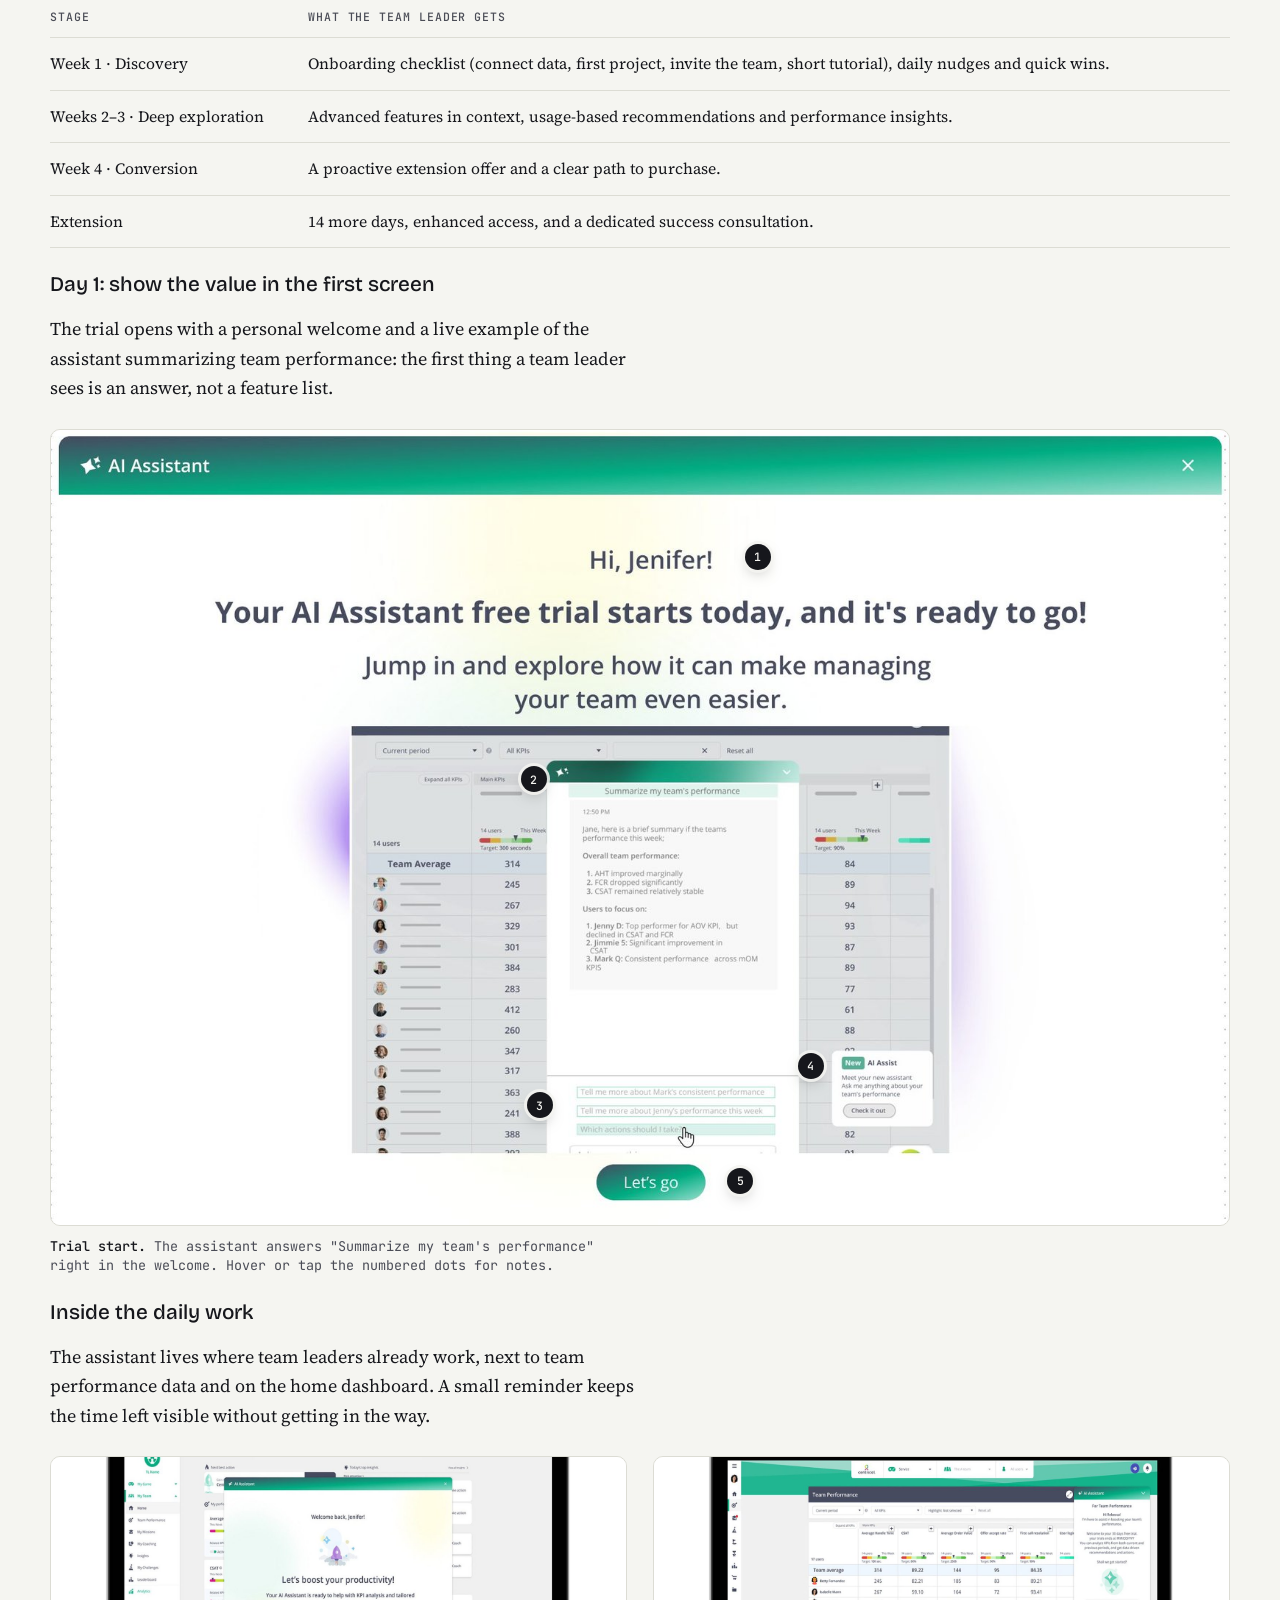
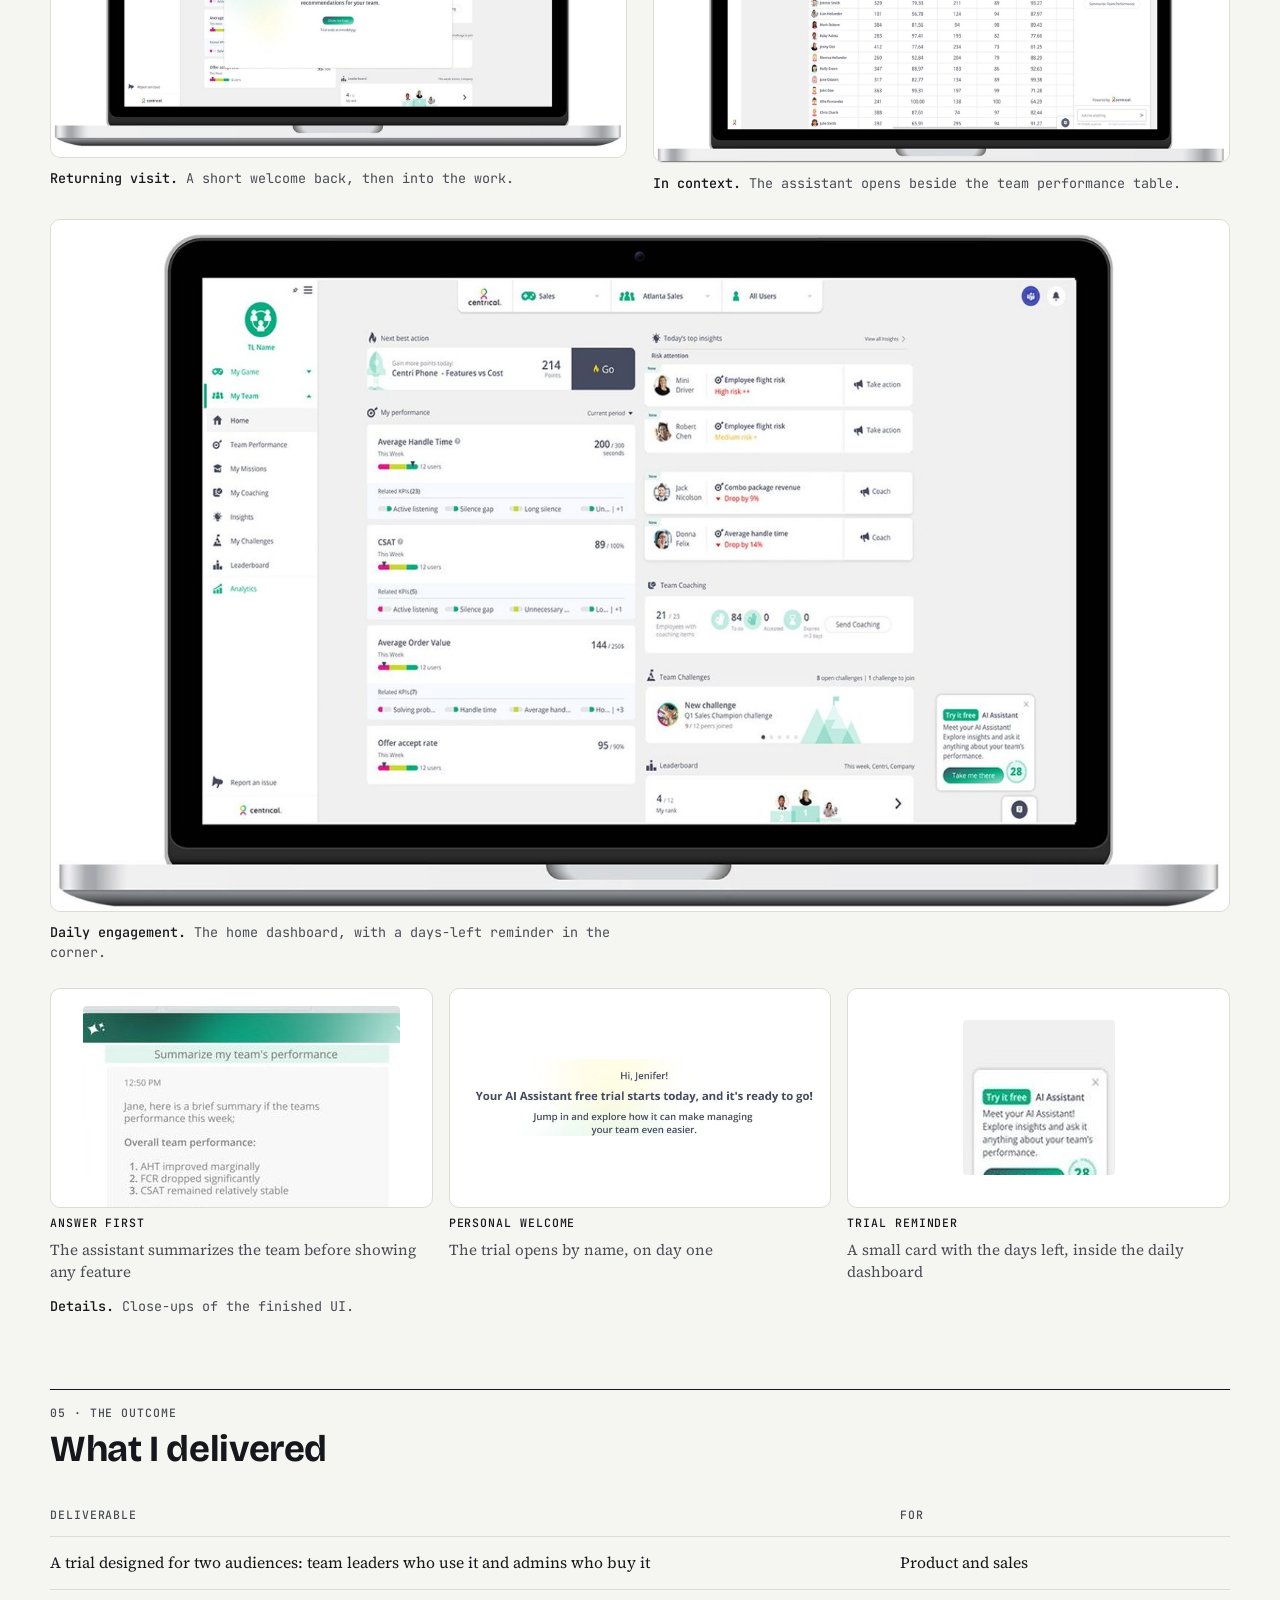
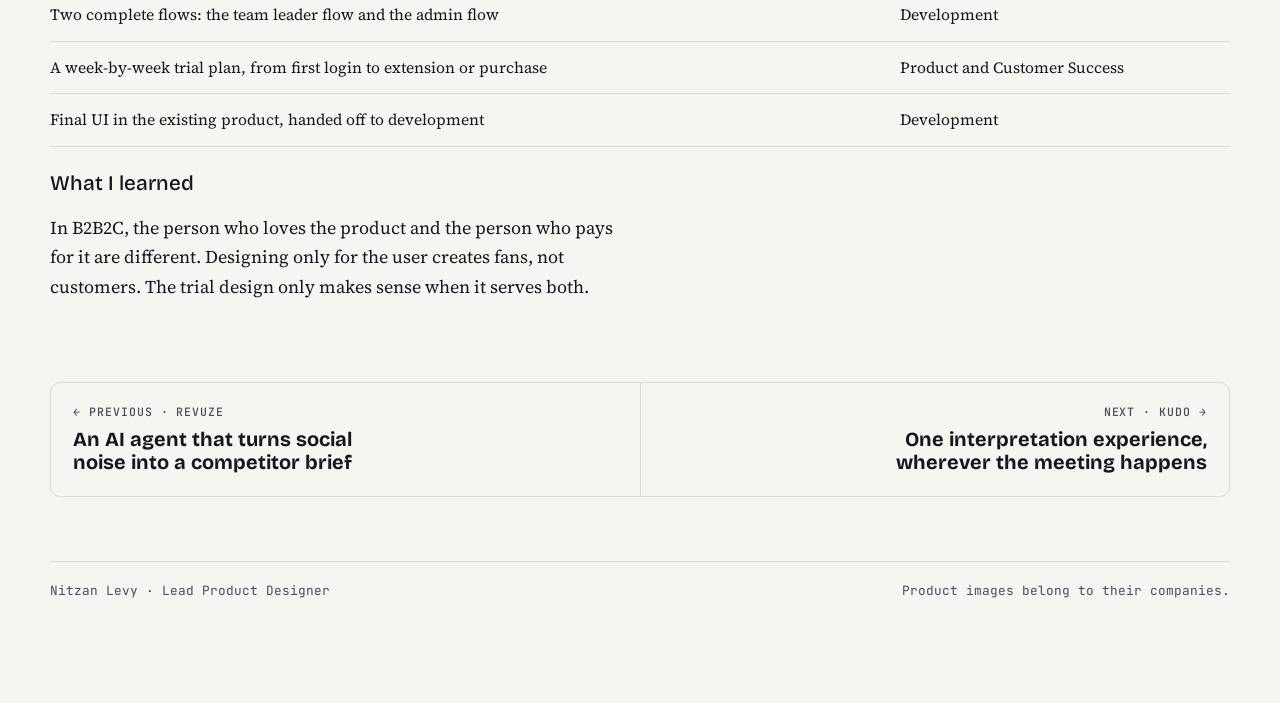
==== commit 2a39b5f2: "Resume intro with business goals, up to 50% wording, lowercase email; trim agent and Centrical wordi" ====
--- a/ai-assistant-trial.html
+++ b/ai-assistant-trial.html
@@ -222,7 +222,7 @@
     </div>
     <div class="prose col">
       <h3>What I learned</h3>
-      <p>In B2B2C, the person who loves the product and the person who pays for it are different. Designing only for the user creates fans, not customers. The trial worked only once it served both.</p>
+      <p>In B2B2C, the person who loves the product and the person who pays for it are different. Designing only for the user creates fans, not customers. The trial design only makes sense when it serves both.</p>
     </div>
   </section>
 <nav class="pager" aria-label="More case studies"><a href="competitor-agent.html"><span class="label">← Previous · Revuze</span><b>An AI agent that turns social noise into a competitor brief</b></a><a class="next" href="kudo.html"><span class="label">Next · KUDO →</span><b>One interpretation experience, wherever the meeting happens</b></a></nav><footer class="foot"><span>Nitzan Levy · Lead Product Designer</span><span>Product images belong to their companies.</span></footer>
--- a/site.css
+++ b/site.css
@@ -494,7 +494,7 @@
 
 /* ================= impact numbers ================= */
 .stats{display:grid;gap:1.6rem;padding-block:4.5rem 0}
-.stat-grid{display:grid;grid-template-columns:repeat(4,minmax(0,1fr));gap:1px;background:var(--rule);border:1px solid var(--rule);border-radius:12px;overflow:hidden}
+.stat-grid{display:grid;grid-template-columns:repeat(3,minmax(0,1fr));gap:1px;background:var(--rule);border:1px solid var(--rule);border-radius:12px;overflow:hidden}
 .stat{background:var(--paper);padding:1.6rem 1.4rem 1.4rem;display:grid;gap:.6rem;align-content:start;min-width:0;transition:background .3s}
 .stat:hover{background:var(--sheet)}
 .stat .n{font:700 clamp(2.6rem,5vw,3.8rem)/1 var(--f-display);font-variant-numeric:tabular-nums;letter-spacing:-.02em;display:flex;align-items:baseline;gap:.1em;white-space:nowrap}
@@ -504,7 +504,7 @@
 .stat:first-child .n{color:var(--ink)}
 .stat:first-child{background:var(--mark);}
 .stat:first-child p,.stat:first-child .label{color:var(--mark-ink)}
-@media (max-width:900px){.stat-grid{grid-template-columns:1fr 1fr}}
+@media (max-width:900px){.stat-grid{grid-template-columns:1fr}}
 @media (max-width:480px){.stat-grid{grid-template-columns:1fr}}
 .js .stats.counting .arr{animation:arrSlide 1.2s cubic-bezier(.2,.7,.2,1) both .4s}
 @keyframes arrSlide{0%{opacity:0;transform:translateX(-14px)}100%{opacity:1;transform:none}}
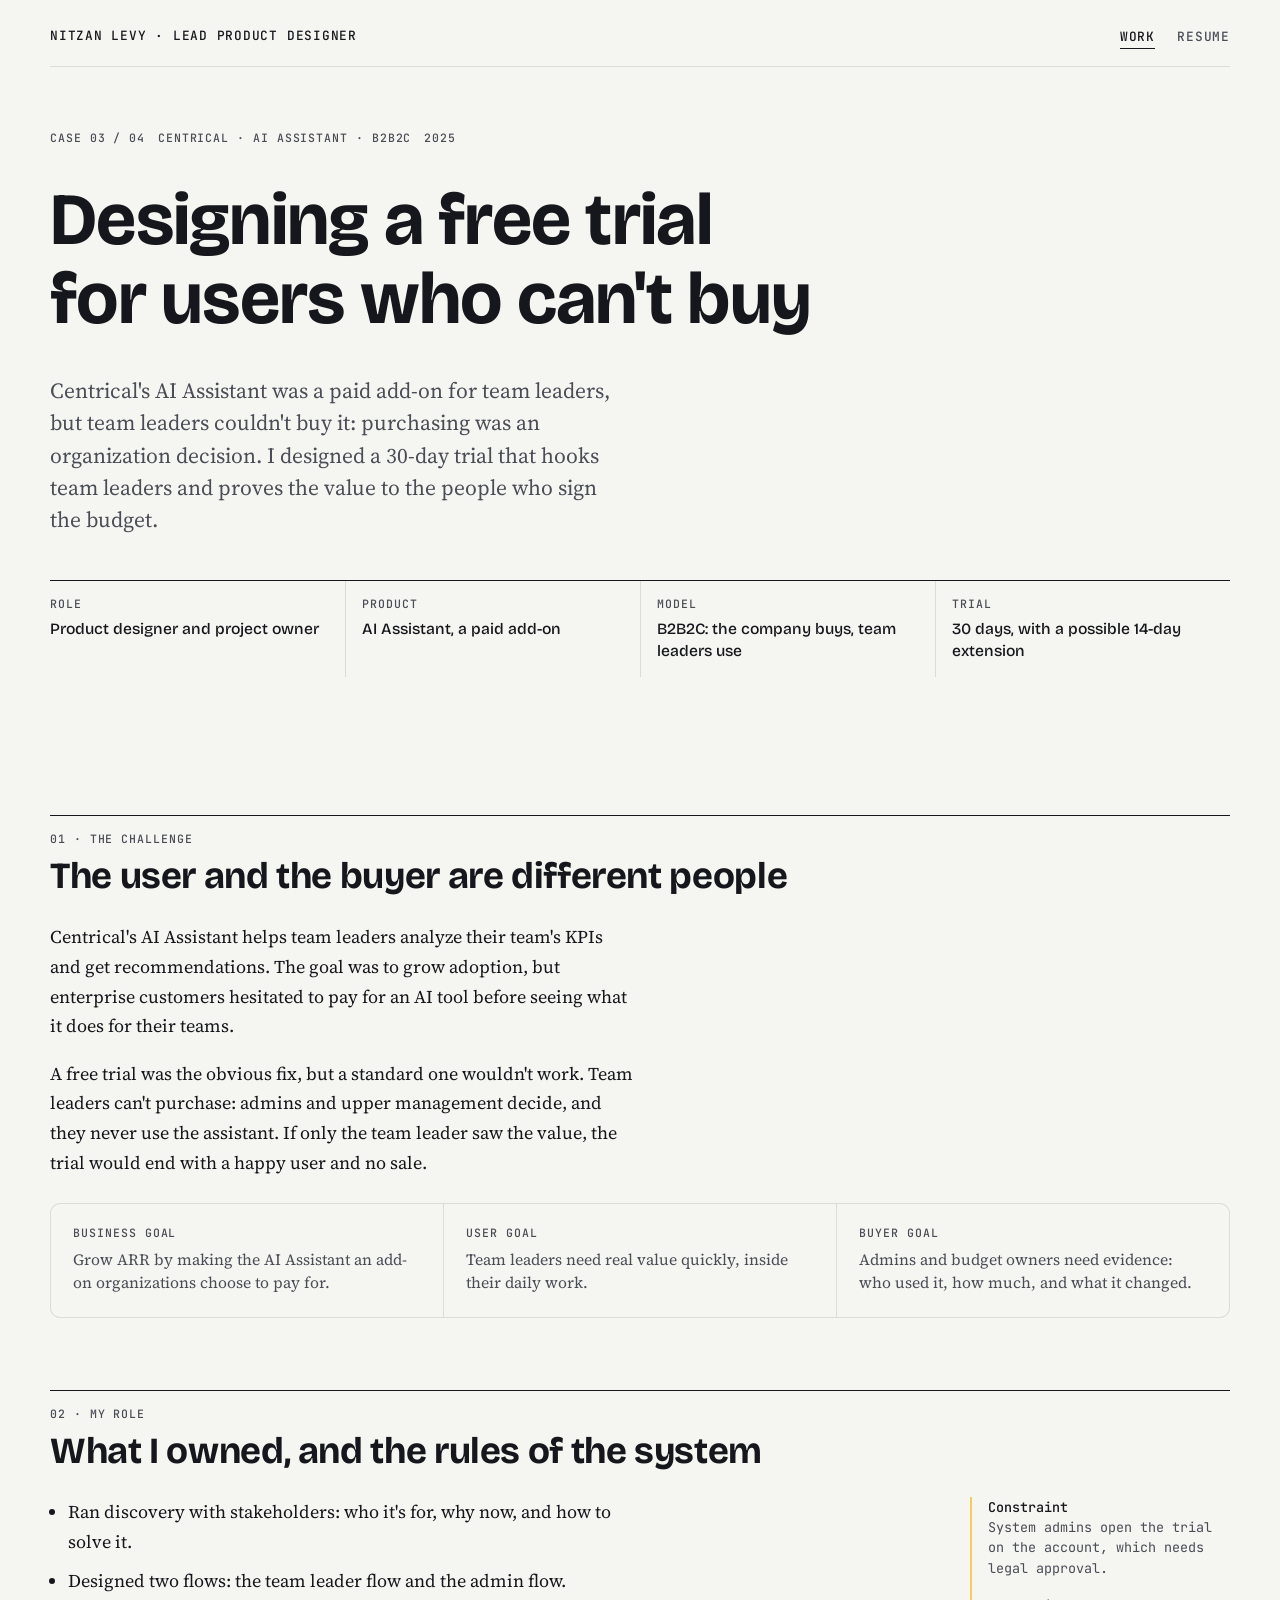
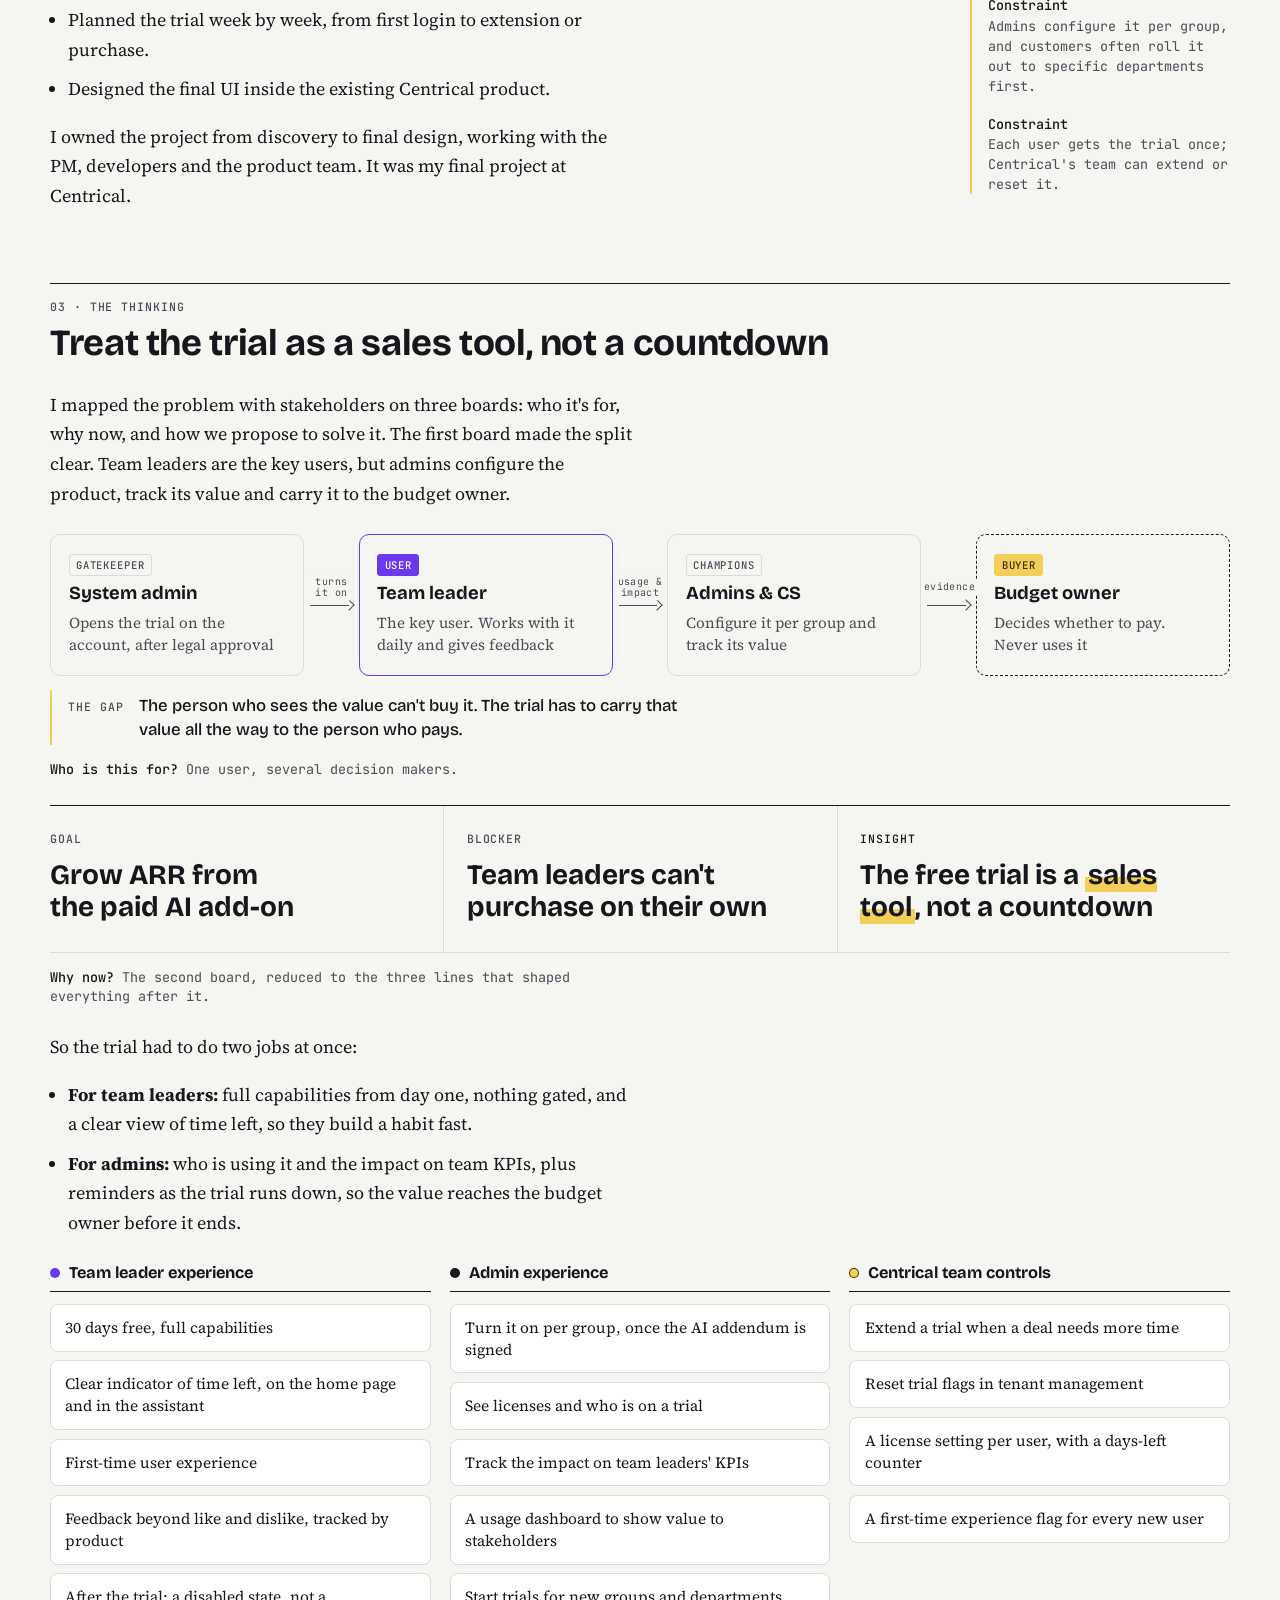
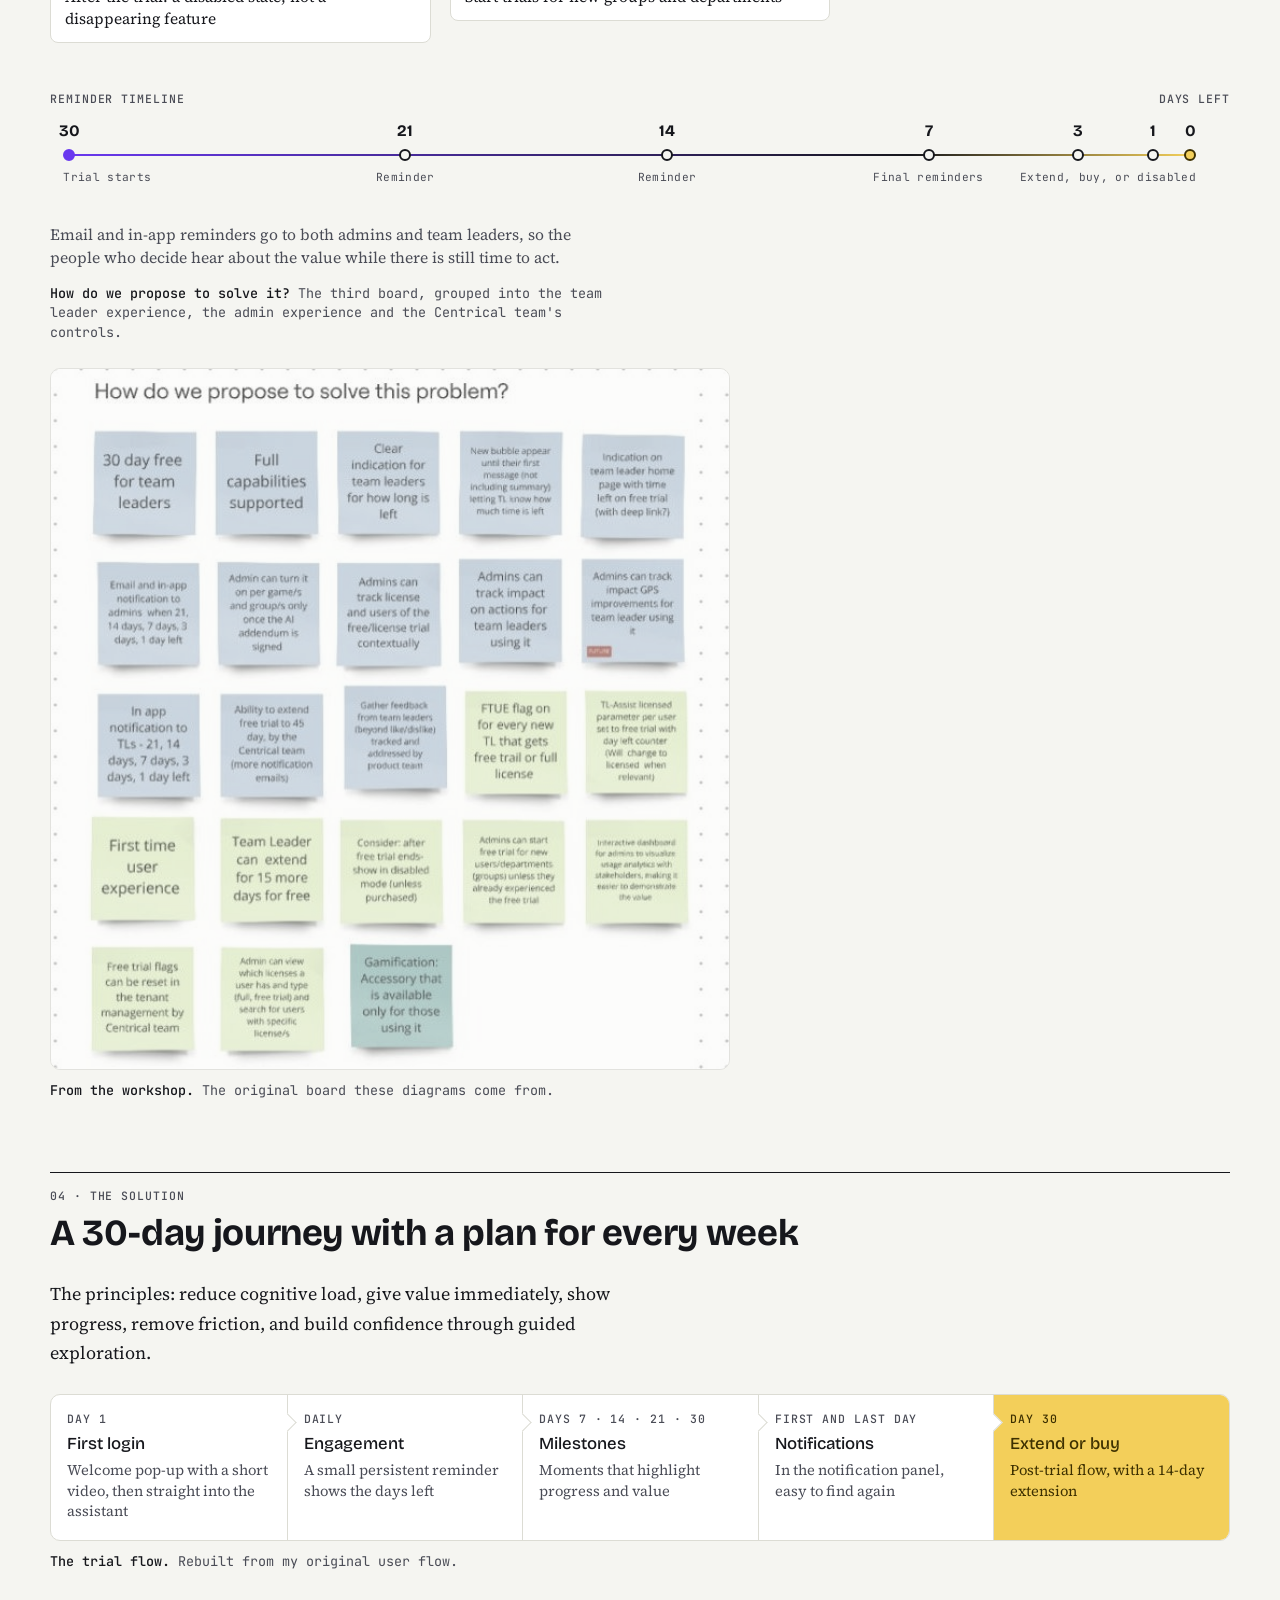
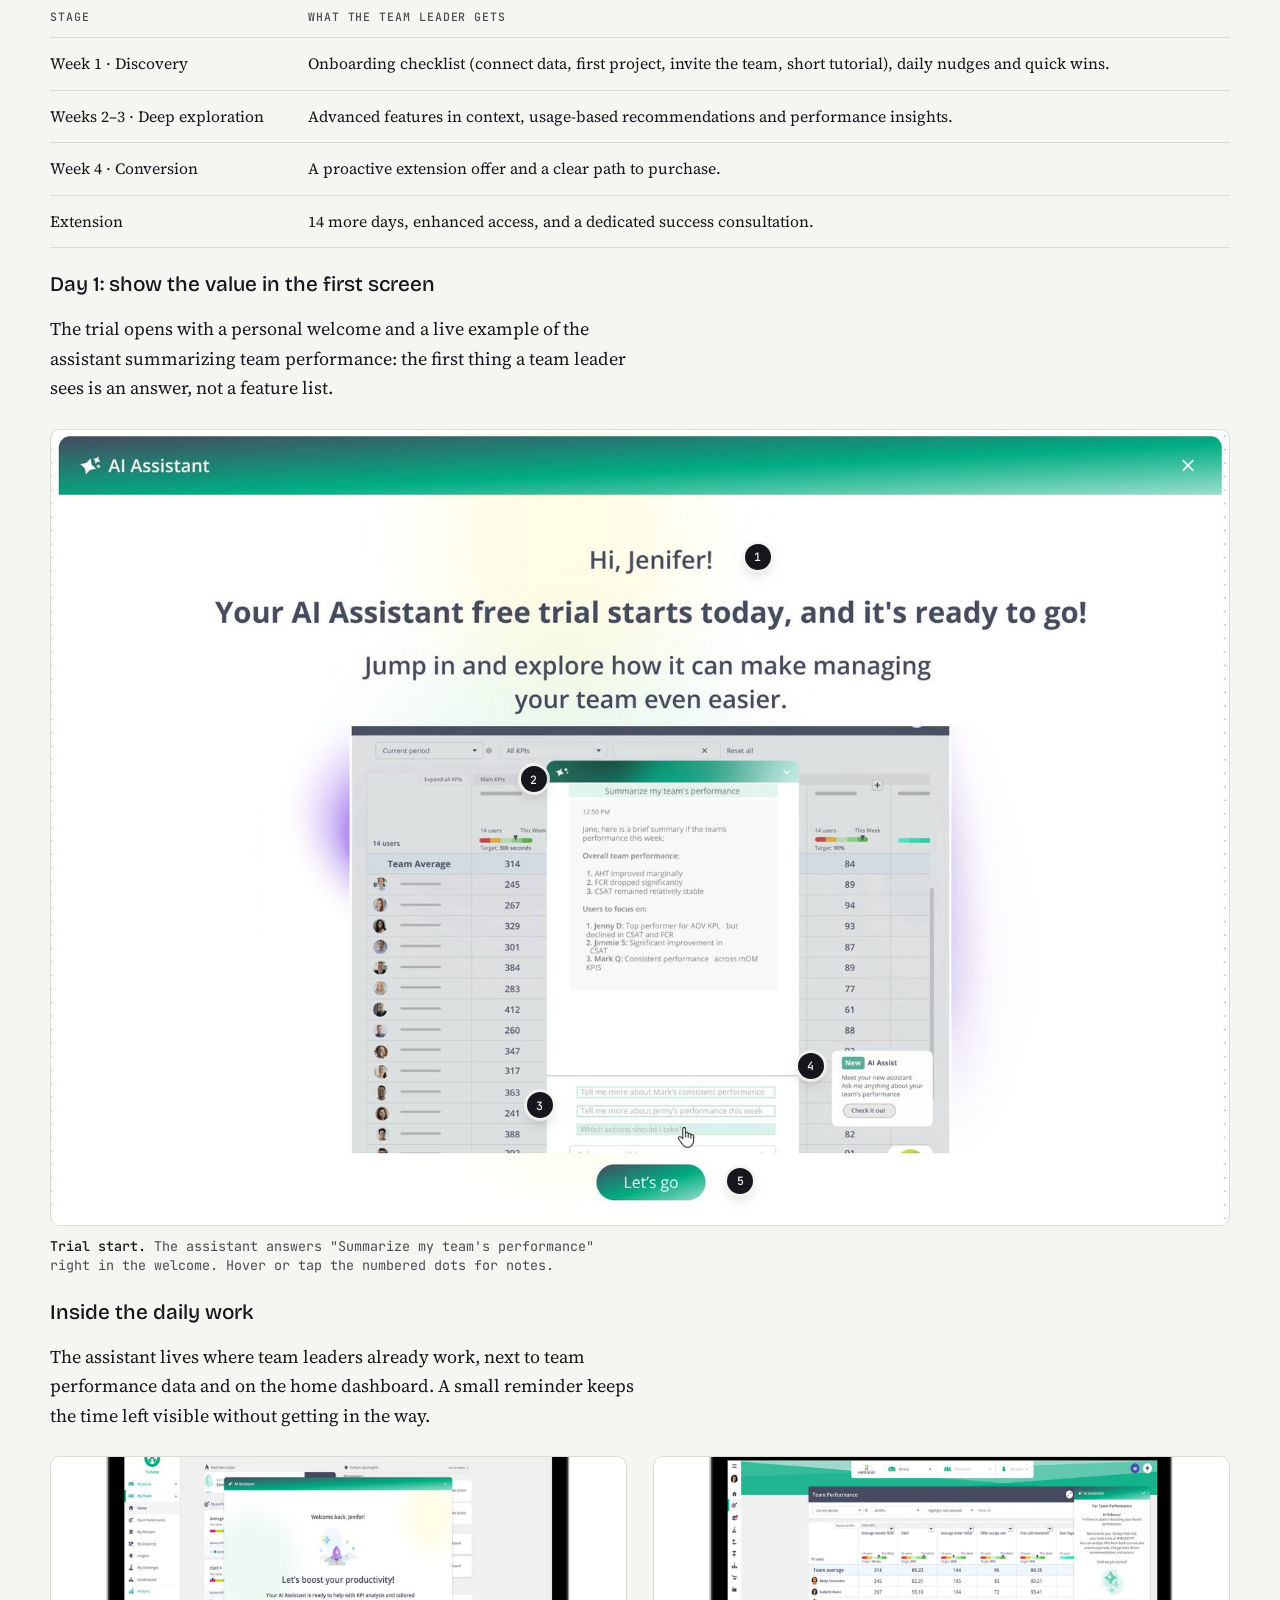
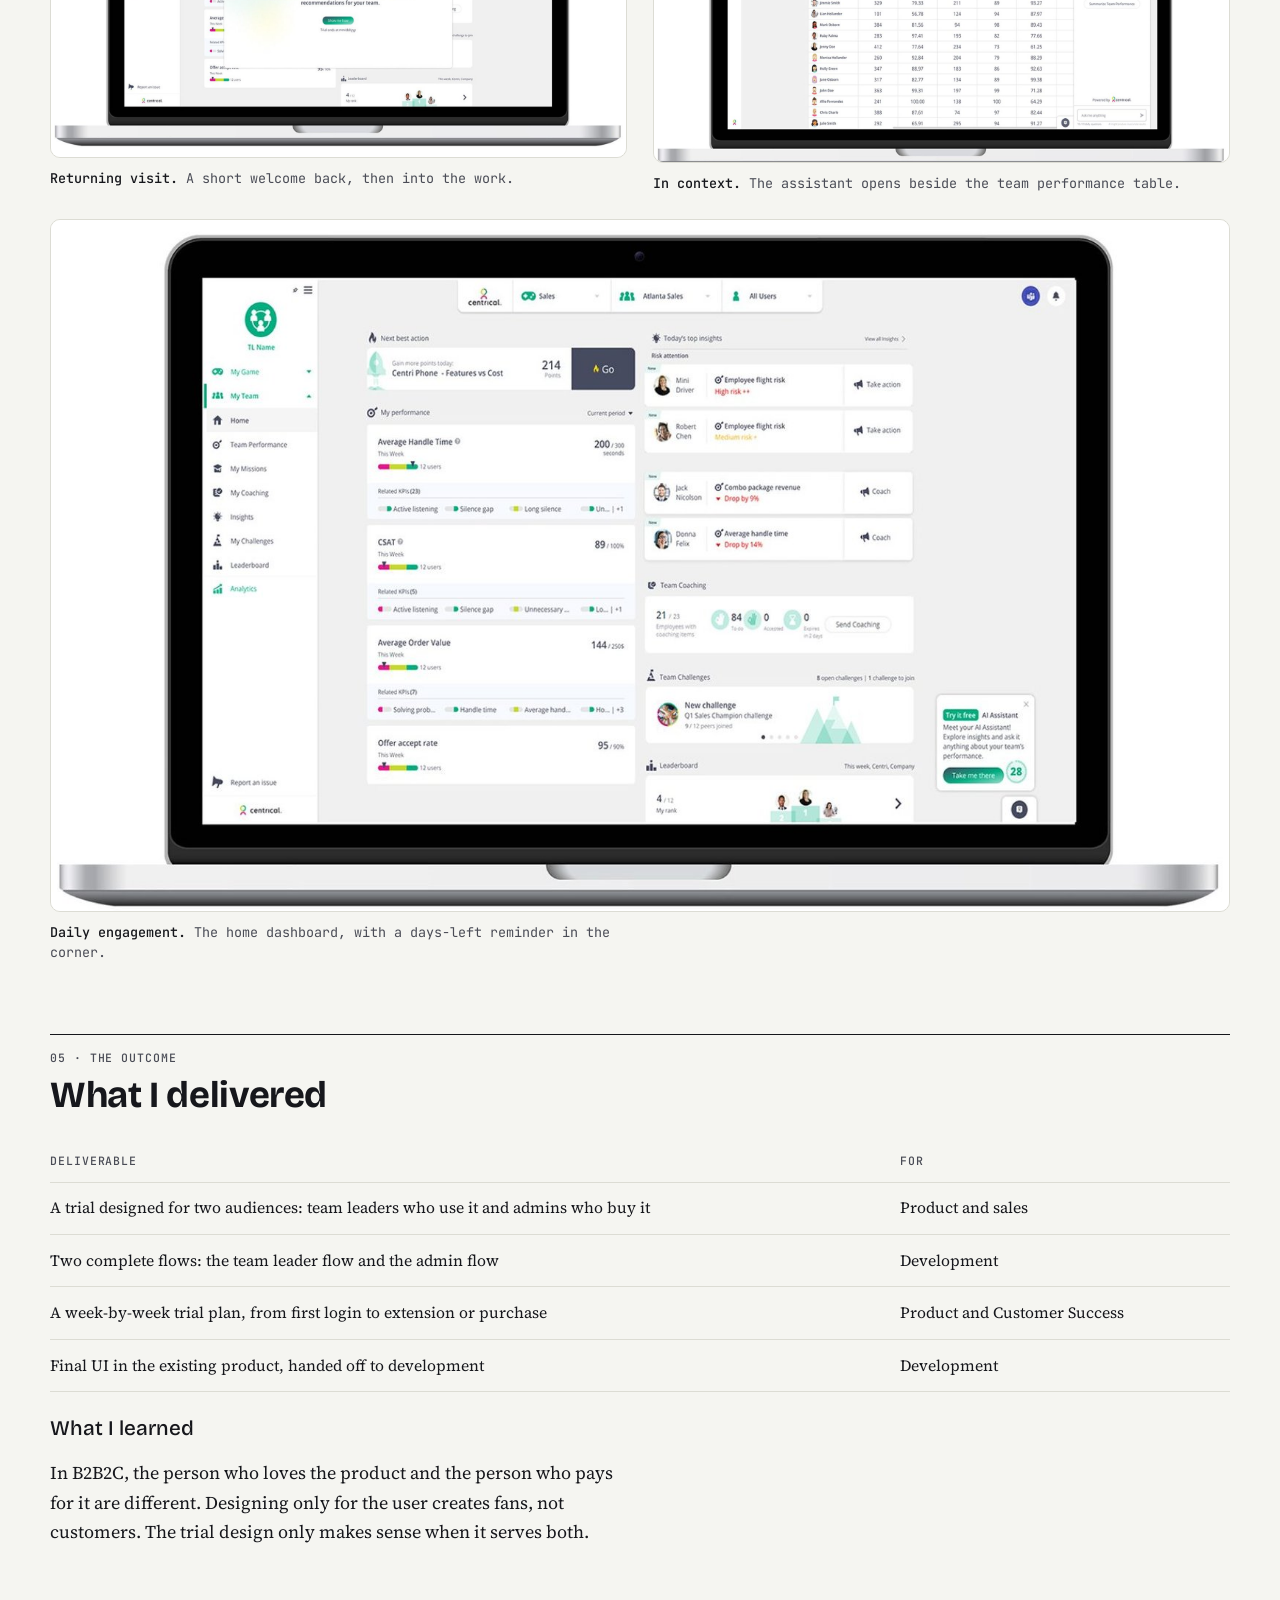
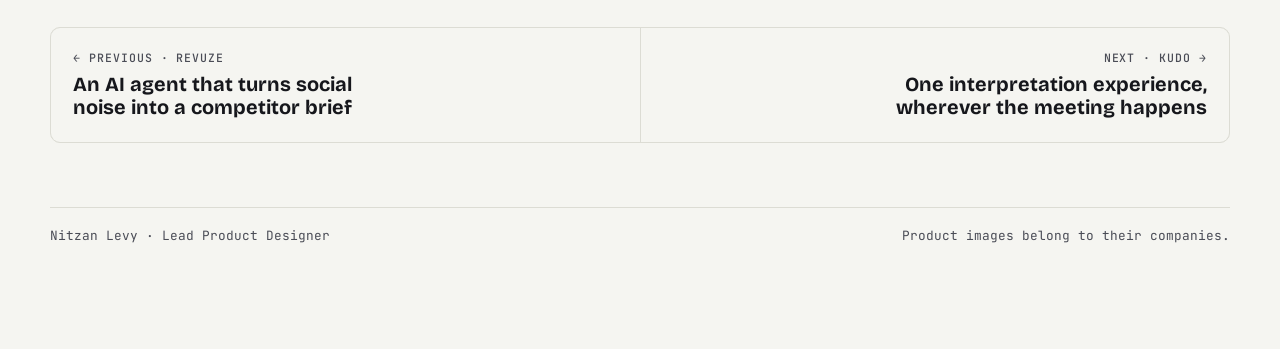
==== commit ee2a32c8: "Fix cut-off hotspot tooltips on mobile; remove Details rows from agent, Centrical and KUDO cases Co-" ====
--- a/ai-assistant-trial.html
+++ b/ai-assistant-trial.html
@@ -202,8 +202,6 @@
       <div class="frame"><img src="media/centrical/dashboard-reminder.jpg" alt="Centrical home dashboard with a small AI Assistant trial reminder in the corner"></div>
       <figcaption><b>Daily engagement.</b> The home dashboard, with a days-left reminder in the corner.</figcaption>
     </figure>
-
-    <figure class="details"><div class="dt-row"><div class="dt"><div class="dt-img"><img src="media/centrical/d-answer.jpg" alt="Assistant panel summarizing the team performance this week" loading="lazy"></div><span class="label">Answer first</span><p>The assistant summarizes the team before showing any feature</p></div><div class="dt"><div class="dt-img"><img src="media/centrical/d-welcome.jpg" alt="Hi Jenifer, your AI Assistant free trial starts today" loading="lazy"></div><span class="label">Personal welcome</span><p>The trial opens by name, on day one</p></div><div class="dt"><div class="dt-img"><img src="media/centrical/d-reminder.jpg" alt="Try it free AI Assistant card with a 28 days counter" loading="lazy"></div><span class="label">Trial reminder</span><p>A small card with the days left, inside the daily dashboard</p></div></div><figcaption><b>Details.</b> Close-ups of the finished UI.</figcaption></figure>
   </section>
 
   <!-- 05 -->
--- a/site.css
+++ b/site.css
@@ -546,3 +546,38 @@
 .js .details.rv .dt{opacity:0;transform:translateY(12px);transition:opacity .5s ease,transform .55s cubic-bezier(.2,.7,.2,1)}
 .js .details.rv.in .dt{opacity:1;transform:none}
 .js .details.rv.in .dt:nth-child(2){transition-delay:.12s}.js .details.rv.in .dt:nth-child(3){transition-delay:.24s}
+
+/* case cards: calmer hover, loops in a clean frame */
+.case .thumb{transform:none!important;box-shadow:none}
+.case:hover .thumb{box-shadow:0 20px 40px -26px rgba(20,20,40,.35)}
+.case:hover .thumb .win{transform:translateY(-4px)}
+.case .thumb .win{transition:transform .5s cubic-bezier(.2,.7,.2,1)}
+.reel-prog{height:2px;background:var(--rule);border-radius:2px;overflow:hidden}
+.reel-prog i{display:block;height:100%;width:0;background:var(--violet)}
+.reel-chap{display:flex;flex-wrap:wrap;gap:.45rem}
+.reel-chap button{all:unset;cursor:pointer;font:500 .72rem/1 var(--f-mono);letter-spacing:.04em;padding:.55em .8em;border:1px solid var(--rule);border-radius:999px;color:var(--ink-2);transition:background .25s,color .25s,border-color .25s}
+.reel-chap button:hover{border-color:var(--ink);color:var(--ink)}
+.reel-chap button.on{background:var(--ink);color:var(--paper);border-color:var(--ink)}
+.reel-chap button:focus-visible{outline:2px solid var(--violet);outline-offset:2px}
+
+/* hotspot notes may extend past the frame (small screens): round the image, not the frame */
+.frame.hs-wrap{overflow:visible}
+.frame.hs-wrap>img{border-radius:9px;display:block}
+.hs-wrap.hs-active{z-index:20}
+@media (max-width:600px){.hs-note{max-width:min(180px,64vw)}}
+/* standalone resume extras */
+.js .cv-head h1 .ch{display:inline-block;opacity:0;transform:translateY(.55em) rotate(3deg);transition:opacity .6s cubic-bezier(.2,.7,.2,1),transform .7s cubic-bezier(.2,.7,.2,1);transition-delay:calc(var(--i)*45ms)}
+.js .cv-head.in h1 .ch{opacity:1;transform:none}
+.cv-head h1 .sp{display:inline-block;width:.28em}
+.tline{position:relative;padding-left:1.7rem}
+.tline::before{content:"";position:absolute;left:5px;top:.55rem;bottom:var(--lb,.5rem);width:2px;background:var(--rule)}
+.tline::after{z-index:0;content:"";position:absolute;left:5px;top:.55rem;bottom:var(--lb,.5rem);width:2px;background:linear-gradient(var(--violet),var(--ink));transform-origin:top;transform:scaleY(var(--p,0));transition:transform .15s linear}
+.tline .job{position:relative;z-index:1;transition:transform .35s cubic-bezier(.2,.7,.2,1)}
+.tline .job::before{content:"";box-sizing:border-box;position:absolute;left:calc(-1.7rem + 0px);top:.55rem;width:12px;height:12px;border-radius:50%;background:var(--paper);border:2px solid var(--ink);transform:scale(0);transition:transform .45s cubic-bezier(.3,1.6,.5,1),background .3s}
+.tline .job.on::before{transform:scale(1)}
+.tline .job:hover::before{background:var(--mark)}
+@media (hover:hover){.tline .job:hover{transform:translateX(6px)}}
+.job .co{background:linear-gradient(transparent 62%,var(--mark) 62%) no-repeat 0 0/0% 100%;transition:background-size .45s ease;width:fit-content}
+.job:hover .co{background-size:100% 100%;color:var(--ink)}
+@media (prefers-reduced-motion:reduce){.js .cv-head h1 .ch{opacity:1;transform:none;transition:none}.tline::after{transform:scaleY(1);transition:none}.tline .job::before{transform:scale(1);transition:none}.tline .job,.job .co{transition:none}}
+@media print{.tline{padding-left:0}.tline::before,.tline::after,.tline .job::before{display:none}.job:hover{transform:none}.js .cv-head h1 .ch{opacity:1;transform:none}}
